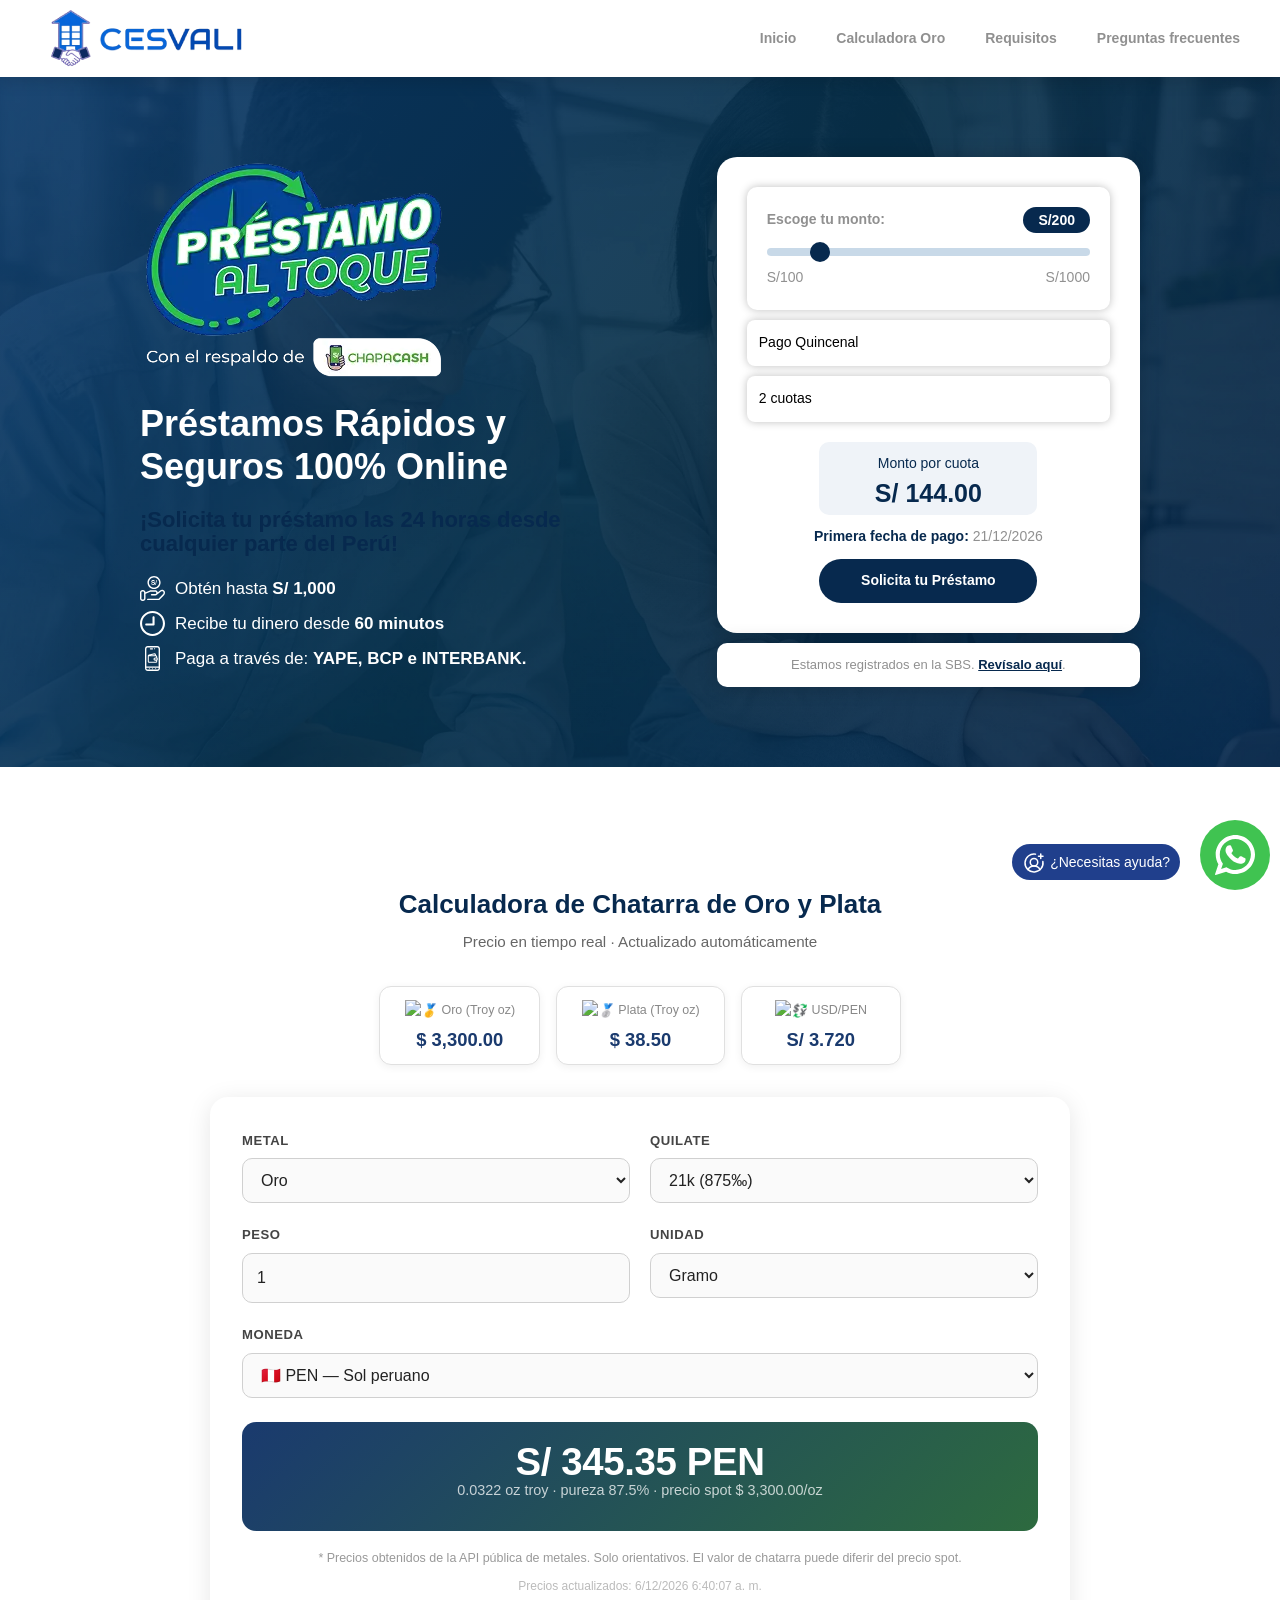
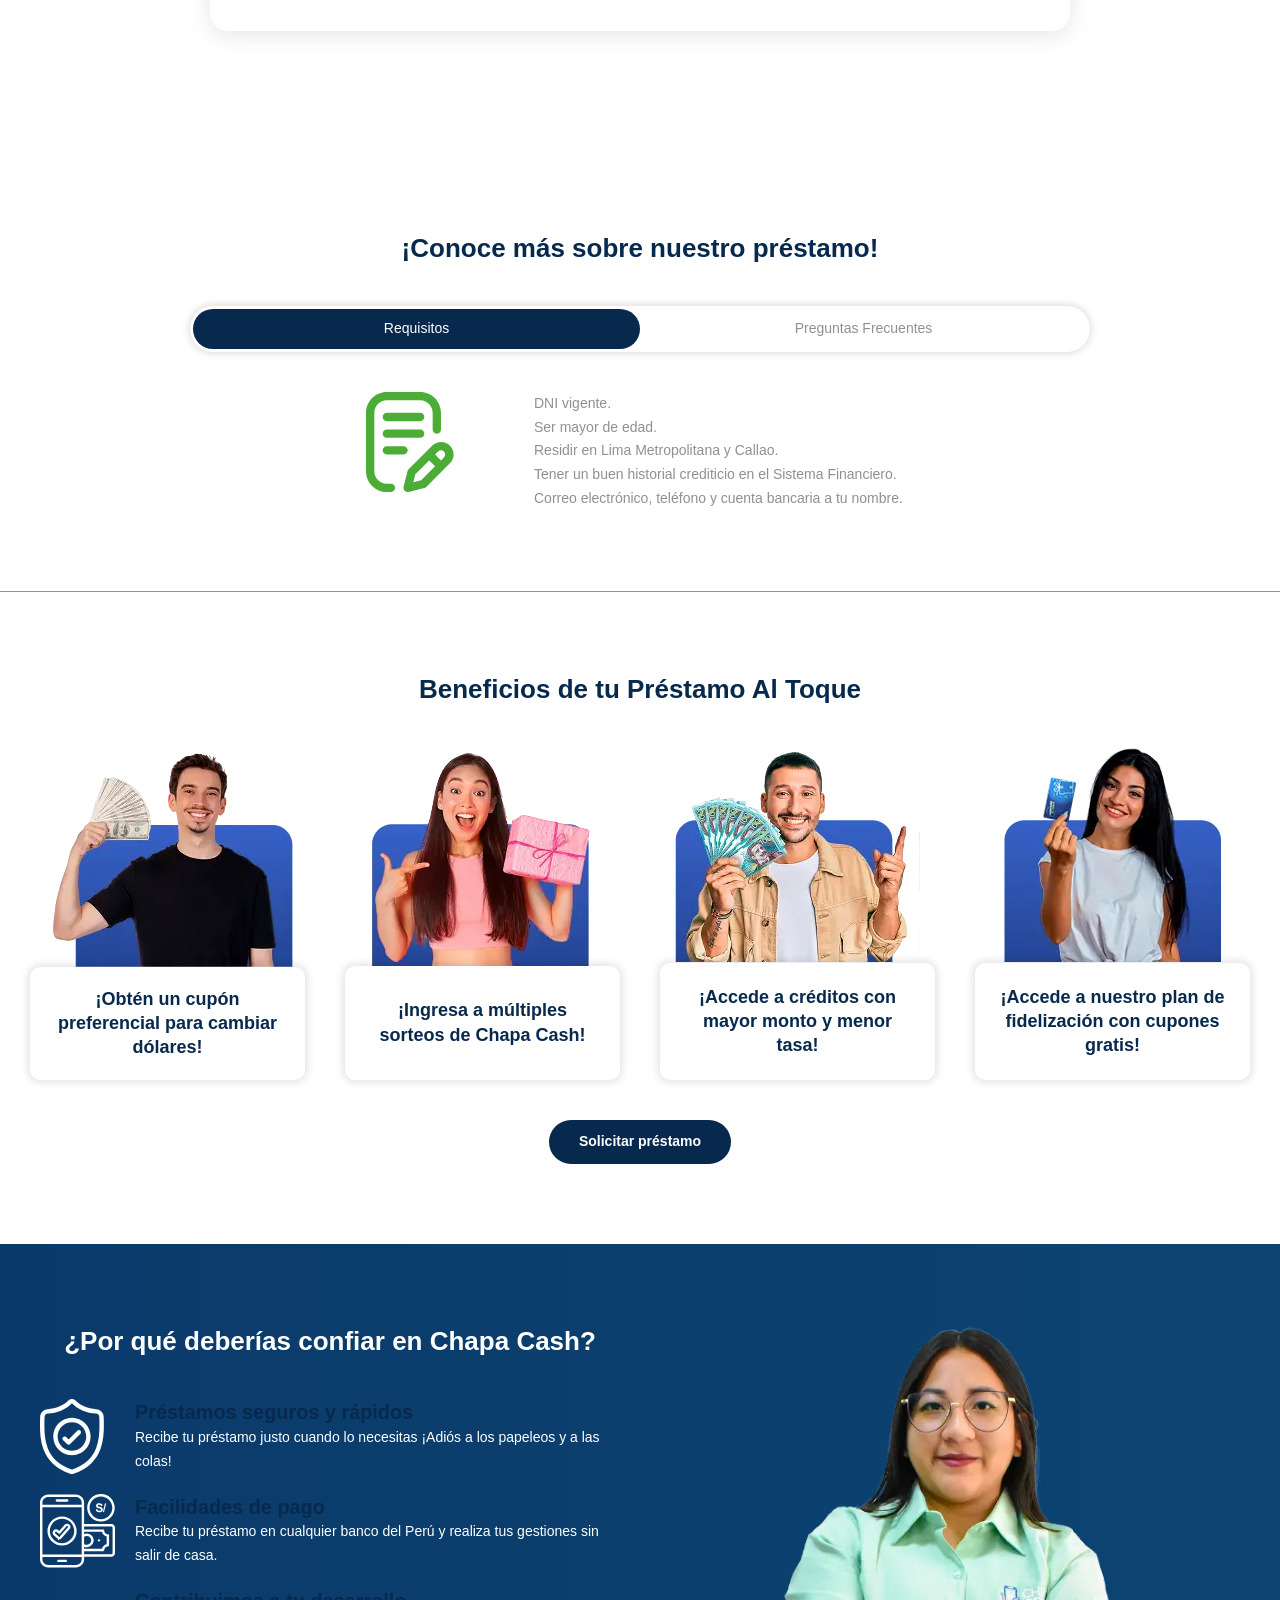
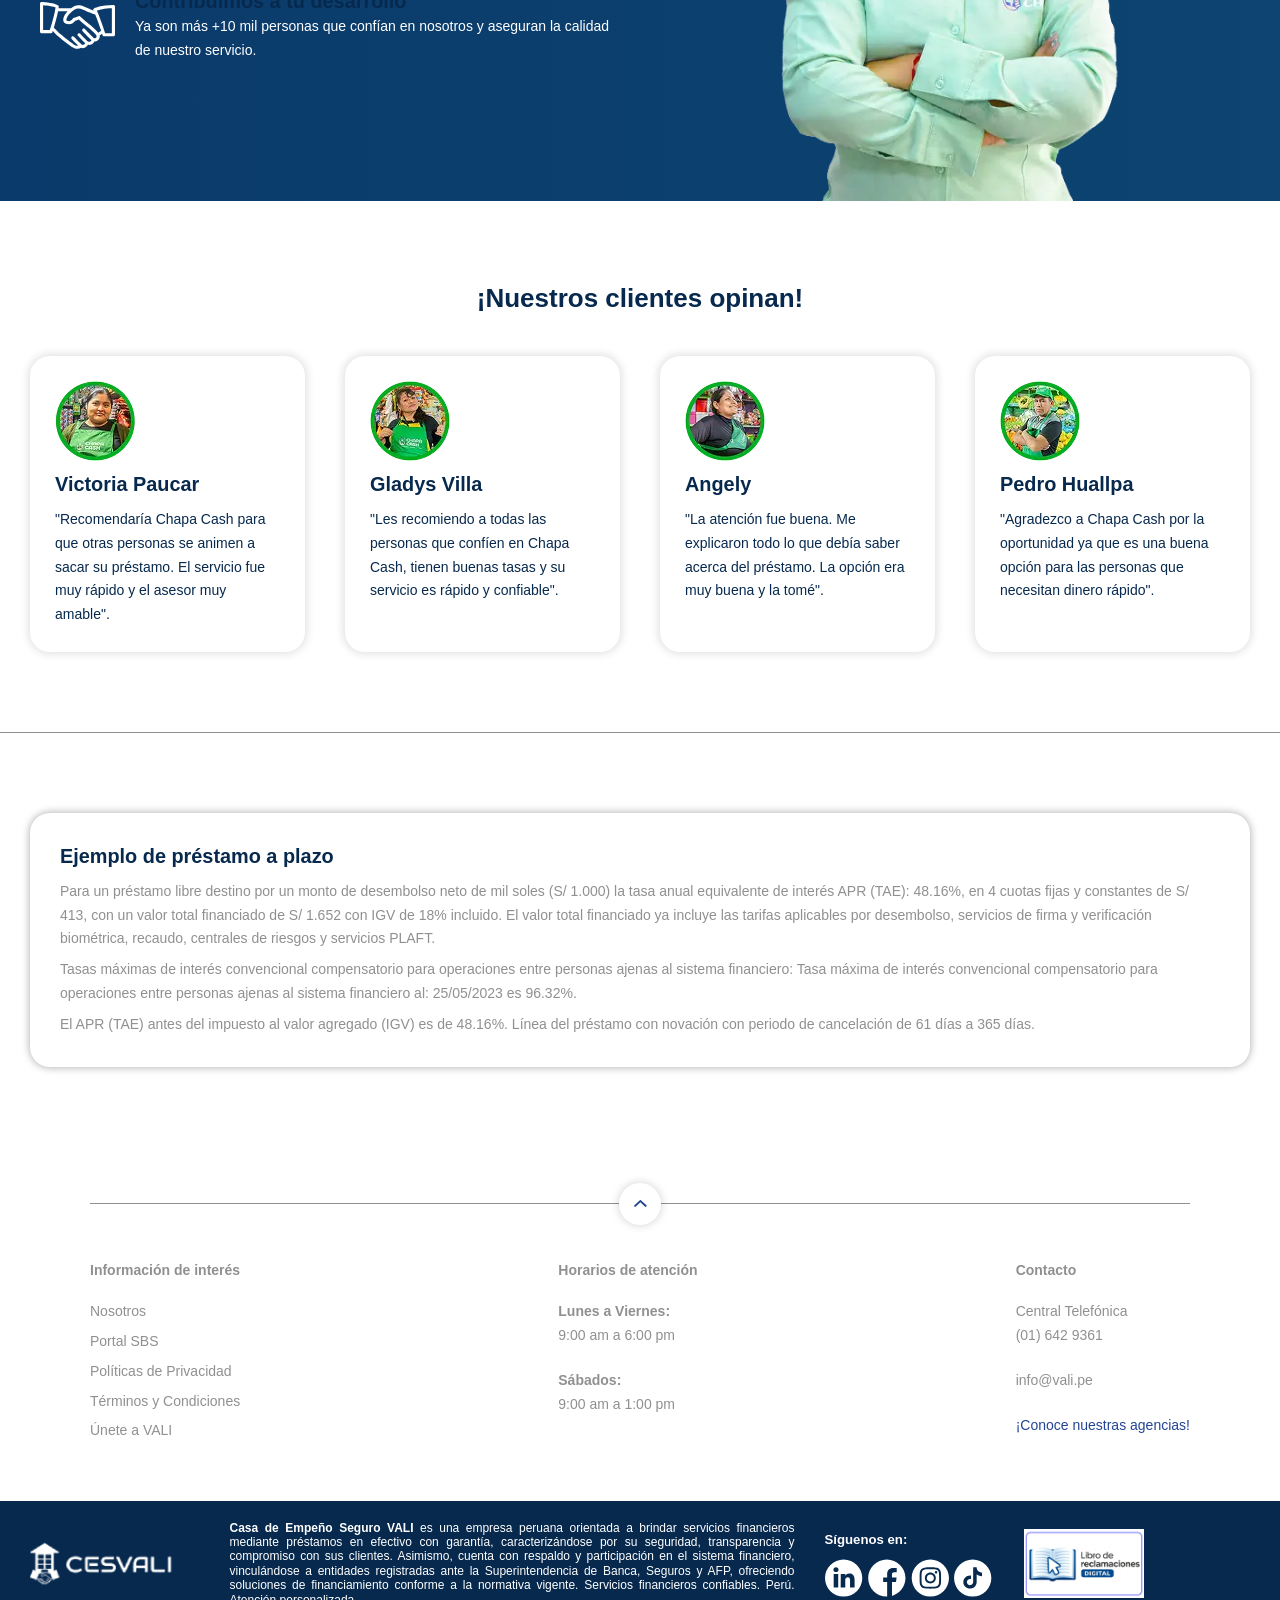
==== interfaces/prestamos/index.html @ 0331c468 "calculator" ====
<!doctype html>
<!-- saved from url=(0118)https://chapacash.com.pe/prestamosrapidosonline/?utm_source=google&utm_medium=organic&utm_campaign=home_header_btn_pat -->
<html lang="es">
    <head>
        <meta http-equiv="Content-Type" content="text/html; charset=UTF-8" />
        <meta
            http-equiv="origin-trial"
            content="A7vZI3v+Gz7JfuRolKNM4Aff6zaGuT7X0mf3wtoZTnKv6497cVMnhy03KDqX7kBz/q/[base64]"
        />

        <meta name="viewport" content="width=device-width, initial-scale=1.0" />
        <title>Préstamos rápidos y seguros 100% onlline | CESVALI</title>
        <style>
            img:is([sizes="auto" i], [sizes^="auto," i]) {
                contain-intrinsic-size: 3000px 1500px;
            }
        </style>

        <!-- Google Tag Manager for WordPress by gtm4wp.com -->

        <script async="" src="../../js/vendor/gtm.js"></script>
        <script data-cfasync="false" data-pagespeed-no-defer="">
            var gtm4wp_datalayer_name = "dataLayer";
            var dataLayer = dataLayer || [];
        </script>
        <!-- End Google Tag Manager for WordPress by gtm4wp.com -->
        <!-- Optimización en motores de búsqueda por Rank Math PRO -  https://rankmath.com/ -->
        <meta
            name="description"
            content="¿Necesitas efectivo? Préstamos rápidos y seguros hasta S/1000 al instante y 100% online. Obtén tu préstamo fácil y sin complicaciones en Chapa Cash."
        />
        <meta
            name="robots"
            content="follow, index, max-snippet:-1, max-video-preview:-1, max-image-preview:large"
        />
        <link
            rel="canonical"
            href="https://chapacash.com.pe/prestamosrapidosonline/"
        />
        <meta property="og:locale" content="es_ES" />
        <meta property="og:type" content="article" />
        <meta
            property="og:title"
            content="Préstamos rápidos y seguros 100% onlline | CESVALI"
        />
        <meta
            property="og:description"
            content="¿Necesitas efectivo? Préstamos rápidos y seguros hasta S/1000 al instante y 100% online. Obtén tu préstamo fácil y sin complicaciones en Chapa Cash."
        />
        <meta
            property="og:url"
            content="https://chapacash.com.pe/prestamosrapidosonline/"
        />
        <meta property="og:site_name" content="Chapa Cash" />
        <meta
            property="article:publisher"
            content="https://www.facebook.com/Chapacash"
        />
        <meta property="og:updated_time" content="2025-09-11T15:45:27-05:00" />
        <meta
            property="article:published_time"
            content="2025-05-06T11:14:24-05:00"
        />
        <meta
            property="article:modified_time"
            content="2025-09-11T15:45:27-05:00"
        />
        <meta name="twitter:card" content="summary_large_image" />
        <meta
            name="twitter:title"
            content="Préstamos rápidos y seguros 100% onlline | CESVALI"
        />
        <meta
            name="twitter:description"
            content="¿Necesitas efectivo? Préstamos rápidos y seguros hasta S/1000 al instante y 100% online. Obtén tu préstamo fácil y sin complicaciones en CESVALI."
        />
        <meta name="twitter:label1" content="Tiempo de lectura" />
        <meta name="twitter:data1" content="Menos de un minuto" />
        <script type="application/ld+json" class="rank-math-schema-pro">
            {
                "@context": "https://schema.org",
                "@graph": [
                    {
                        "@type": "Place",
                        "@id": "https://chapacash.com.pe/#place",
                        "geo": {
                            "@type": "GeoCoordinates",
                            "latitude": "-12.113173719716611",
                            "longitude": " -77.04455110586906"
                        },
                        "hasMap": "https://www.google.com/maps/search/?api=1&amp;query=-12.113173719716611, -77.04455110586906",
                        "address": {
                            "@type": "PostalAddress",
                            "streetAddress": "Av. Mariscal La Mar 750",
                            "addressLocality": "Lima",
                            "addressRegion": "Lima",
                            "postalCode": "Lima 18"
                        }
                    },
                    {
                        "@type": ["FinancialService", "Organization"],
                        "@id": "https://chapacash.com.pe/#organization",
                        "name": "Chapa Cash",
                        "url": "https://chapacash.com.pe",
                        "sameAs": ["https://www.facebook.com/Chapacash"],
                        "email": "info@chapacash.com.pe",
                        "address": {
                            "@type": "PostalAddress",
                            "streetAddress": "Av. Mariscal La Mar 750",
                            "addressLocality": "Lima",
                            "addressRegion": "Lima",
                            "postalCode": "Lima 18"
                        },
                        "logo": {
                            "@type": "ImageObject",
                            "@id": "https://chapacash.com.pe/#logo",
                            "url": "https://chapacash.com.pe/wp-content/uploads/2025/03/LOGO-CHAPACASH-01.png",
                            "contentUrl": "https://chapacash.com.pe/wp-content/uploads/2025/03/LOGO-CHAPACASH-01.png",
                            "caption": "Chapa Cash",
                            "inLanguage": "es",
                            "width": "2250",
                            "height": "2250"
                        },
                        "openingHours": [
                            "Monday,Tuesday,Wednesday,Thursday,Friday 09:00-18:00",
                            "Saturday 09:00-13:00"
                        ],
                        "description": "Chapa Cash brinda soluciones financieras confiables en Per\u00fa: pr\u00e9stamos personales, pr\u00e9stamos de negocios, factoring y casa de cambio online.\r\nGestiona tu liquidez con procesos r\u00e1pidos y seguros, tasas competitivas y atenci\u00f3n personalizada. Optimiza tu flujo de caja con factoring o consigue financiamiento para cualquier proyecto personal o empresarial.\r\nAdem\u00e1s, obt\u00e9n el mejor tipo de cambio de forma f\u00e1cil y 100% segura con Chapa Cambio (www.chapacambio.com).\r\nCon Chapa Cash, obt\u00e9n financiamiento y realiza cambios de divisas sin complicaciones, de manera simple, r\u00e1pida y segura. \u00a1D\u00e9janos ayudarte a crecer!",
                        "legalName": "20603736258",
                        "location": {
                            "@id": "https://chapacash.com.pe/#place"
                        },
                        "image": { "@id": "https://chapacash.com.pe/#logo" },
                        "telephone": "016429361"
                    },
                    {
                        "@type": "WebSite",
                        "@id": "https://chapacash.com.pe/#website",
                        "url": "https://chapacash.com.pe",
                        "name": "Chapa Cash",
                        "alternateName": "Chapa Cash",
                        "publisher": {
                            "@id": "https://chapacash.com.pe/#organization"
                        },
                        "inLanguage": "es"
                    },
                    {
                        "@type": "WebPage",
                        "@id": "https://chapacash.com.pe/prestamosrapidosonline/#webpage",
                        "url": "https://chapacash.com.pe/prestamosrapidosonline/",
                        "name": "Pr\u00e9stamos r\u00e1pidos y seguros 100% onlline | Chapa Cash",
                        "datePublished": "2025-05-06T11:14:24-05:00",
                        "dateModified": "2025-09-11T15:45:27-05:00",
                        "isPartOf": {
                            "@id": "https://chapacash.com.pe/#website"
                        },
                        "inLanguage": "es"
                    },
                    {
                        "@type": "Person",
                        "@id": "https://chapacash.com.pe/prestamosrapidosonline/#author",
                        "name": "Brendam Castillo",
                        "image": {
                            "@type": "ImageObject",
                            "@id": "https://secure.gravatar.com/avatar/d3c95284706e273bac5eb2beb42d7f8547ed96fed36db5802dd990ee28a60dd0?s=96&amp;d=mm&amp;r=g",
                            "url": "https://secure.gravatar.com/avatar/d3c95284706e273bac5eb2beb42d7f8547ed96fed36db5802dd990ee28a60dd0?s=96&amp;d=mm&amp;r=g",
                            "caption": "Brendam Castillo",
                            "inLanguage": "es"
                        },
                        "worksFor": {
                            "@id": "https://chapacash.com.pe/#organization"
                        }
                    },
                    {
                        "@type": "Article",
                        "headline": "Pr\u00e9stamos r\u00e1pidos y seguros 100% onlline | Chapa Cash",
                        "keywords": "prestamos rapidos,prestamo personal,prestamos,prestamos urgentes,prestamos rapidos online,prestamos al instante",
                        "datePublished": "2025-05-06T11:14:24-05:00",
                        "dateModified": "2025-09-11T15:45:27-05:00",
                        "author": {
                            "@id": "https://chapacash.com.pe/prestamosrapidosonline/#author",
                            "name": "Brendam Castillo"
                        },
                        "publisher": {
                            "@id": "https://chapacash.com.pe/#organization"
                        },
                        "description": "\u00bfNecesitas efectivo? Pr\u00e9stamos r\u00e1pidos y seguros hasta S/1000 al instante y 100% online. Obt\u00e9n tu pr\u00e9stamo f\u00e1cil y sin complicaciones en Chapa Cash.",
                        "name": "Pr\u00e9stamos r\u00e1pidos y seguros 100% onlline | Chapa Cash",
                        "@id": "https://chapacash.com.pe/prestamosrapidosonline/#richSnippet",
                        "isPartOf": {
                            "@id": "https://chapacash.com.pe/prestamosrapidosonline/#webpage"
                        },
                        "inLanguage": "es",
                        "mainEntityOfPage": {
                            "@id": "https://chapacash.com.pe/prestamosrapidosonline/#webpage"
                        }
                    }
                ]
            }
        </script>
        <!-- /Plugin Rank Math WordPress SEO -->

        <link rel="dns-prefetch" href="https://cdn.jsdelivr.net/" />
        <link rel="dns-prefetch" href="https://www.google.com/" />
        <link rel="dns-prefetch" href="https://fonts.googleapis.com/" />
        <script type="text/javascript">
            /* <![CDATA[ */
            window._wpemojiSettings = {
                baseUrl:
                    "https:\/\/s.w.org\/images\/core\/emoji\/16.0.1\/72x72\/",
                ext: ".png",
                svgUrl: "https:\/\/s.w.org\/images\/core\/emoji\/16.0.1\/svg\/",
                svgExt: ".svg",
                source: {
                    concatemoji:
                        "https:\/\/chapacash.com.pe\/wp-includes\/js\/wp-emoji-release.min.js?ver=6.8.5",
                },
            };
            /*! This file is auto-generated */
            !(function (s, n) {
                var o, i, e;
                function c(e) {
                    try {
                        var t = {
                            supportTests: e,
                            timestamp: new Date().valueOf(),
                        };
                        sessionStorage.setItem(o, JSON.stringify(t));
                    } catch (e) {}
                }
                function p(e, t, n) {
                    (e.clearRect(0, 0, e.canvas.width, e.canvas.height),
                        e.fillText(t, 0, 0));
                    var t = new Uint32Array(
                            e.getImageData(
                                0,
                                0,
                                e.canvas.width,
                                e.canvas.height,
                            ).data,
                        ),
                        a =
                            (e.clearRect(0, 0, e.canvas.width, e.canvas.height),
                            e.fillText(n, 0, 0),
                            new Uint32Array(
                                e.getImageData(
                                    0,
                                    0,
                                    e.canvas.width,
                                    e.canvas.height,
                                ).data,
                            ));
                    return t.every(function (e, t) {
                        return e === a[t];
                    });
                }
                function u(e, t) {
                    (e.clearRect(0, 0, e.canvas.width, e.canvas.height),
                        e.fillText(t, 0, 0));
                    for (
                        var n = e.getImageData(16, 16, 1, 1), a = 0;
                        a < n.data.length;
                        a++
                    )
                        if (0 !== n.data[a]) return !1;
                    return !0;
                }
                function f(e, t, n, a) {
                    switch (t) {
                        case "flag":
                            return n(
                                e,
                                "\ud83c\udff3\ufe0f\u200d\u26a7\ufe0f",
                                "\ud83c\udff3\ufe0f\u200b\u26a7\ufe0f",
                            )
                                ? !1
                                : !n(
                                      e,
                                      "\ud83c\udde8\ud83c\uddf6",
                                      "\ud83c\udde8\u200b\ud83c\uddf6",
                                  ) &&
                                      !n(
                                          e,
                                          "\ud83c\udff4\udb40\udc67\udb40\udc62\udb40\udc65\udb40\udc6e\udb40\udc67\udb40\udc7f",
                                          "\ud83c\udff4\u200b\udb40\udc67\u200b\udb40\udc62\u200b\udb40\udc65\u200b\udb40\udc6e\u200b\udb40\udc67\u200b\udb40\udc7f",
                                      );
                        case "emoji":
                            return !a(e, "\ud83e\udedf");
                    }
                    return !1;
                }
                function g(e, t, n, a) {
                    var r =
                            "undefined" != typeof WorkerGlobalScope &&
                            self instanceof WorkerGlobalScope
                                ? new OffscreenCanvas(300, 150)
                                : s.createElement("canvas"),
                        o = r.getContext("2d", { willReadFrequently: !0 }),
                        i =
                            ((o.textBaseline = "top"),
                            (o.font = "600 32px Arial"),
                            {});
                    return (
                        e.forEach(function (e) {
                            i[e] = t(o, e, n, a);
                        }),
                        i
                    );
                }
                function t(e) {
                    var t = s.createElement("script");
                    ((t.src = e), (t.defer = !0), s.head.appendChild(t));
                }
                "undefined" != typeof Promise &&
                    ((o = "wpEmojiSettingsSupports"),
                    (i = ["flag", "emoji"]),
                    (n.supports = { everything: !0, everythingExceptFlag: !0 }),
                    (e = new Promise(function (e) {
                        s.addEventListener("DOMContentLoaded", e, { once: !0 });
                    })),
                    new Promise(function (t) {
                        var n = (function () {
                            try {
                                var e = JSON.parse(sessionStorage.getItem(o));
                                if (
                                    "object" == typeof e &&
                                    "number" == typeof e.timestamp &&
                                    new Date().valueOf() <
                                        e.timestamp + 604800 &&
                                    "object" == typeof e.supportTests
                                )
                                    return e.supportTests;
                            } catch (e) {}
                            return null;
                        })();
                        if (!n) {
                            if (
                                "undefined" != typeof Worker &&
                                "undefined" != typeof OffscreenCanvas &&
                                "undefined" != typeof URL &&
                                URL.createObjectURL &&
                                "undefined" != typeof Blob
                            )
                                try {
                                    var e =
                                            "postMessage(" +
                                            g.toString() +
                                            "(" +
                                            [
                                                JSON.stringify(i),
                                                f.toString(),
                                                p.toString(),
                                                u.toString(),
                                            ].join(",") +
                                            "));",
                                        a = new Blob([e], {
                                            type: "text/javascript",
                                        }),
                                        r = new Worker(URL.createObjectURL(a), {
                                            name: "wpTestEmojiSupports",
                                        });
                                    return void (r.onmessage = function (e) {
                                        (c((n = e.data)), r.terminate(), t(n));
                                    });
                                } catch (e) {}
                            c((n = g(i, f, p, u)));
                        }
                        t(n);
                    })
                        .then(function (e) {
                            for (var t in e)
                                ((n.supports[t] = e[t]),
                                    (n.supports.everything =
                                        n.supports.everything && n.supports[t]),
                                    "flag" !== t &&
                                        (n.supports.everythingExceptFlag =
                                            n.supports.everythingExceptFlag &&
                                            n.supports[t]));
                            ((n.supports.everythingExceptFlag =
                                n.supports.everythingExceptFlag &&
                                !n.supports.flag),
                                (n.DOMReady = !1),
                                (n.readyCallback = function () {
                                    n.DOMReady = !0;
                                }));
                        })
                        .then(function () {
                            return e;
                        })
                        .then(function () {
                            var e;
                            n.supports.everything ||
                                (n.readyCallback(),
                                (e = n.source || {}).concatemoji
                                    ? t(e.concatemoji)
                                    : e.wpemoji &&
                                      e.twemoji &&
                                      (t(e.twemoji), t(e.wpemoji)));
                        }));
            })((window, document), window._wpemojiSettings);
            /* ]]> */
        </script>
        <style id="wp-emoji-styles-inline-css" type="text/css">
            img.wp-smiley,
            img.emoji {
                display: inline !important;
                border: none !important;
                box-shadow: none !important;
                height: 1em !important;
                width: 1em !important;
                margin: 0 0.07em !important;
                vertical-align: -0.1em !important;
                background: none !important;
                padding: 0 !important;
            }
        </style>
        <link
            rel="stylesheet"
            id="wp-block-library-css"
            href="../../css/global/style.min.css"
            type="text/css"
            media="all"
        />
        <style id="classic-theme-styles-inline-css" type="text/css">
            /*! This file is auto-generated */
            .wp-block-button__link {
                color: #fff;
                background-color: #32373c;
                border-radius: 9999px;
                box-shadow: none;
                text-decoration: none;
                padding: calc(0.667em + 2px) calc(1.333em + 2px);
                font-size: 1.125em;
            }
            .wp-block-file__button {
                background: #32373c;
                color: #fff;
                text-decoration: none;
            }
        </style>
        <style id="global-styles-inline-css" type="text/css">
            :root {
                --wp--preset--aspect-ratio--square: 1;
                --wp--preset--aspect-ratio--4-3: 4/3;
                --wp--preset--aspect-ratio--3-4: 3/4;
                --wp--preset--aspect-ratio--3-2: 3/2;
                --wp--preset--aspect-ratio--2-3: 2/3;
                --wp--preset--aspect-ratio--16-9: 16/9;
                --wp--preset--aspect-ratio--9-16: 9/16;
                --wp--preset--color--black: #000000;
                --wp--preset--color--cyan-bluish-gray: #abb8c3;
                --wp--preset--color--white: #ffffff;
                --wp--preset--color--pale-pink: #f78da7;
                --wp--preset--color--vivid-red: #cf2e2e;
                --wp--preset--color--luminous-vivid-orange: #ff6900;
                --wp--preset--color--luminous-vivid-amber: #fcb900;
                --wp--preset--color--light-green-cyan: #7bdcb5;
                --wp--preset--color--vivid-green-cyan: #00d084;
                --wp--preset--color--pale-cyan-blue: #8ed1fc;
                --wp--preset--color--vivid-cyan-blue: #0693e3;
                --wp--preset--color--vivid-purple: #9b51e0;
                --wp--preset--gradient--vivid-cyan-blue-to-vivid-purple: linear-gradient(
                    135deg,
                    rgba(6, 147, 227, 1) 0%,
                    rgb(155, 81, 224) 100%
                );
                --wp--preset--gradient--light-green-cyan-to-vivid-green-cyan: linear-gradient(
                    135deg,
                    rgb(122, 220, 180) 0%,
                    rgb(0, 208, 130) 100%
                );
                --wp--preset--gradient--luminous-vivid-amber-to-luminous-vivid-orange: linear-gradient(
                    135deg,
                    rgba(252, 185, 0, 1) 0%,
                    rgba(255, 105, 0, 1) 100%
                );
                --wp--preset--gradient--luminous-vivid-orange-to-vivid-red: linear-gradient(
                    135deg,
                    rgba(255, 105, 0, 1) 0%,
                    rgb(207, 46, 46) 100%
                );
                --wp--preset--gradient--very-light-gray-to-cyan-bluish-gray: linear-gradient(
                    135deg,
                    rgb(238, 238, 238) 0%,
                    rgb(169, 184, 195) 100%
                );
                --wp--preset--gradient--cool-to-warm-spectrum: linear-gradient(
                    135deg,
                    rgb(74, 234, 220) 0%,
                    rgb(151, 120, 209) 20%,
                    rgb(207, 42, 186) 40%,
                    rgb(238, 44, 130) 60%,
                    rgb(251, 105, 98) 80%,
                    rgb(254, 248, 76) 100%
                );
                --wp--preset--gradient--blush-light-purple: linear-gradient(
                    135deg,
                    rgb(255, 206, 236) 0%,
                    rgb(152, 150, 240) 100%
                );
                --wp--preset--gradient--blush-bordeaux: linear-gradient(
                    135deg,
                    rgb(254, 205, 165) 0%,
                    rgb(254, 45, 45) 50%,
                    rgb(107, 0, 62) 100%
                );
                --wp--preset--gradient--luminous-dusk: linear-gradient(
                    135deg,
                    rgb(255, 203, 112) 0%,
                    rgb(199, 81, 192) 50%,
                    rgb(65, 88, 208) 100%
                );
                --wp--preset--gradient--pale-ocean: linear-gradient(
                    135deg,
                    rgb(255, 245, 203) 0%,
                    rgb(182, 227, 212) 50%,
                    rgb(51, 167, 181) 100%
                );
                --wp--preset--gradient--electric-grass: linear-gradient(
                    135deg,
                    rgb(202, 248, 128) 0%,
                    rgb(113, 206, 126) 100%
                );
                --wp--preset--gradient--midnight: linear-gradient(
                    135deg,
                    rgb(2, 3, 129) 0%,
                    rgb(40, 116, 252) 100%
                );
                --wp--preset--font-size--small: 13px;
                --wp--preset--font-size--medium: 20px;
                --wp--preset--font-size--large: 36px;
                --wp--preset--font-size--x-large: 42px;
                --wp--preset--spacing--20: 0.44rem;
                --wp--preset--spacing--30: 0.67rem;
                --wp--preset--spacing--40: 1rem;
                --wp--preset--spacing--50: 1.5rem;
                --wp--preset--spacing--60: 2.25rem;
                --wp--preset--spacing--70: 3.38rem;
                --wp--preset--spacing--80: 5.06rem;
                --wp--preset--shadow--natural: 6px 6px 9px rgba(0, 0, 0, 0.2);
                --wp--preset--shadow--deep: 12px 12px 50px rgba(0, 0, 0, 0.4);
                --wp--preset--shadow--sharp: 6px 6px 0px rgba(0, 0, 0, 0.2);
                --wp--preset--shadow--outlined:
                    6px 6px 0px -3px rgba(255, 255, 255, 1),
                    6px 6px rgba(0, 0, 0, 1);
                --wp--preset--shadow--crisp: 6px 6px 0px rgba(0, 0, 0, 1);
            }
            :where(.is-layout-flex) {
                gap: 0.5em;
            }
            :where(.is-layout-grid) {
                gap: 0.5em;
            }
            body .is-layout-flex {
                display: flex;
            }
            .is-layout-flex {
                flex-wrap: wrap;
                align-items: center;
            }
            .is-layout-flex > :is(*, div) {
                margin: 0;
            }
            body .is-layout-grid {
                display: grid;
            }
            .is-layout-grid > :is(*, div) {
                margin: 0;
            }
            :where(.wp-block-columns.is-layout-flex) {
                gap: 2em;
            }
            :where(.wp-block-columns.is-layout-grid) {
                gap: 2em;
            }
            :where(.wp-block-post-template.is-layout-flex) {
                gap: 1.25em;
            }
            :where(.wp-block-post-template.is-layout-grid) {
                gap: 1.25em;
            }
            .has-black-color {
                color: var(--wp--preset--color--black) !important;
            }
            .has-cyan-bluish-gray-color {
                color: var(--wp--preset--color--cyan-bluish-gray) !important;
            }
            .has-white-color {
                color: var(--wp--preset--color--white) !important;
            }
            .has-pale-pink-color {
                color: var(--wp--preset--color--pale-pink) !important;
            }
            .has-vivid-red-color {
                color: var(--wp--preset--color--vivid-red) !important;
            }
            .has-luminous-vivid-orange-color {
                color: var(
                    --wp--preset--color--luminous-vivid-orange
                ) !important;
            }
            .has-luminous-vivid-amber-color {
                color: var(
                    --wp--preset--color--luminous-vivid-amber
                ) !important;
            }
            .has-light-green-cyan-color {
                color: var(--wp--preset--color--light-green-cyan) !important;
            }
            .has-vivid-green-cyan-color {
                color: var(--wp--preset--color--vivid-green-cyan) !important;
            }
            .has-pale-cyan-blue-color {
                color: var(--wp--preset--color--pale-cyan-blue) !important;
            }
            .has-vivid-cyan-blue-color {
                color: var(--wp--preset--color--vivid-cyan-blue) !important;
            }
            .has-vivid-purple-color {
                color: var(--wp--preset--color--vivid-purple) !important;
            }
            .has-black-background-color {
                background-color: var(--wp--preset--color--black) !important;
            }
            .has-cyan-bluish-gray-background-color {
                background-color: var(
                    --wp--preset--color--cyan-bluish-gray
                ) !important;
            }
            .has-white-background-color {
                background-color: var(--wp--preset--color--white) !important;
            }
            .has-pale-pink-background-color {
                background-color: var(
                    --wp--preset--color--pale-pink
                ) !important;
            }
            .has-vivid-red-background-color {
                background-color: var(
                    --wp--preset--color--vivid-red
                ) !important;
            }
            .has-luminous-vivid-orange-background-color {
                background-color: var(
                    --wp--preset--color--luminous-vivid-orange
                ) !important;
            }
            .has-luminous-vivid-amber-background-color {
                background-color: var(
                    --wp--preset--color--luminous-vivid-amber
                ) !important;
            }
            .has-light-green-cyan-background-color {
                background-color: var(
                    --wp--preset--color--light-green-cyan
                ) !important;
            }
            .has-vivid-green-cyan-background-color {
                background-color: var(
                    --wp--preset--color--vivid-green-cyan
                ) !important;
            }
            .has-pale-cyan-blue-background-color {
                background-color: var(
                    --wp--preset--color--pale-cyan-blue
                ) !important;
            }
            .has-vivid-cyan-blue-background-color {
                background-color: var(
                    --wp--preset--color--vivid-cyan-blue
                ) !important;
            }
            .has-vivid-purple-background-color {
                background-color: var(
                    --wp--preset--color--vivid-purple
                ) !important;
            }
            .has-black-border-color {
                border-color: var(--wp--preset--color--black) !important;
            }
            .has-cyan-bluish-gray-border-color {
                border-color: var(
                    --wp--preset--color--cyan-bluish-gray
                ) !important;
            }
            .has-white-border-color {
                border-color: var(--wp--preset--color--white) !important;
            }
            .has-pale-pink-border-color {
                border-color: var(--wp--preset--color--pale-pink) !important;
            }
            .has-vivid-red-border-color {
                border-color: var(--wp--preset--color--vivid-red) !important;
            }
            .has-luminous-vivid-orange-border-color {
                border-color: var(
                    --wp--preset--color--luminous-vivid-orange
                ) !important;
            }
            .has-luminous-vivid-amber-border-color {
                border-color: var(
                    --wp--preset--color--luminous-vivid-amber
                ) !important;
            }
            .has-light-green-cyan-border-color {
                border-color: var(
                    --wp--preset--color--light-green-cyan
                ) !important;
            }
            .has-vivid-green-cyan-border-color {
                border-color: var(
                    --wp--preset--color--vivid-green-cyan
                ) !important;
            }
            .has-pale-cyan-blue-border-color {
                border-color: var(
                    --wp--preset--color--pale-cyan-blue
                ) !important;
            }
            .has-vivid-cyan-blue-border-color {
                border-color: var(
                    --wp--preset--color--vivid-cyan-blue
                ) !important;
            }
            .has-vivid-purple-border-color {
                border-color: var(--wp--preset--color--vivid-purple) !important;
            }
            .has-vivid-cyan-blue-to-vivid-purple-gradient-background {
                background: var(
                    --wp--preset--gradient--vivid-cyan-blue-to-vivid-purple
                ) !important;
            }
            .has-light-green-cyan-to-vivid-green-cyan-gradient-background {
                background: var(
                    --wp--preset--gradient--light-green-cyan-to-vivid-green-cyan
                ) !important;
            }
            .has-luminous-vivid-amber-to-luminous-vivid-orange-gradient-background {
                background: var(
                    --wp--preset--gradient--luminous-vivid-amber-to-luminous-vivid-orange
                ) !important;
            }
            .has-luminous-vivid-orange-to-vivid-red-gradient-background {
                background: var(
                    --wp--preset--gradient--luminous-vivid-orange-to-vivid-red
                ) !important;
            }
            .has-very-light-gray-to-cyan-bluish-gray-gradient-background {
                background: var(
                    --wp--preset--gradient--very-light-gray-to-cyan-bluish-gray
                ) !important;
            }
            .has-cool-to-warm-spectrum-gradient-background {
                background: var(
                    --wp--preset--gradient--cool-to-warm-spectrum
                ) !important;
            }
            .has-blush-light-purple-gradient-background {
                background: var(
                    --wp--preset--gradient--blush-light-purple
                ) !important;
            }
            .has-blush-bordeaux-gradient-background {
                background: var(
                    --wp--preset--gradient--blush-bordeaux
                ) !important;
            }
            .has-luminous-dusk-gradient-background {
                background: var(
                    --wp--preset--gradient--luminous-dusk
                ) !important;
            }
            .has-pale-ocean-gradient-background {
                background: var(--wp--preset--gradient--pale-ocean) !important;
            }
            .has-electric-grass-gradient-background {
                background: var(
                    --wp--preset--gradient--electric-grass
                ) !important;
            }
            .has-midnight-gradient-background {
                background: var(--wp--preset--gradient--midnight) !important;
            }
            .has-small-font-size {
                font-size: var(--wp--preset--font-size--small) !important;
            }
            .has-medium-font-size {
                font-size: var(--wp--preset--font-size--medium) !important;
            }
            .has-large-font-size {
                font-size: var(--wp--preset--font-size--large) !important;
            }
            .has-x-large-font-size {
                font-size: var(--wp--preset--font-size--x-large) !important;
            }
            :where(.wp-block-post-template.is-layout-flex) {
                gap: 1.25em;
            }
            :where(.wp-block-post-template.is-layout-grid) {
                gap: 1.25em;
            }
            :where(.wp-block-columns.is-layout-flex) {
                gap: 2em;
            }
            :where(.wp-block-columns.is-layout-grid) {
                gap: 2em;
            }
            :root :where(.wp-block-pullquote) {
                font-size: 1.5em;
                line-height: 1.6;
            }
        </style>
        <style type="text/css">
            @font-face {
                font-family: Montserrat;
                font-style: normal;
                font-weight: 100 900;
                src: url(/cf-fonts/v/montserrat/5.0.16/latin/wght/normal.woff2);
                unicode-range:
                    U+0000-00FF, U+0131, U+0152-0153, U+02BB-02BC, U+02C6,
                    U+02DA, U+02DC, U+0304, U+0308, U+0329, U+2000-206F, U+2074,
                    U+20AC, U+2122, U+2191, U+2193, U+2212, U+2215, U+FEFF,
                    U+FFFD;
                font-display: swap;
            }
            @font-face {
                font-family: Montserrat;
                font-style: normal;
                font-weight: 100 900;
                src: url(/cf-fonts/v/montserrat/5.0.16/cyrillic/wght/normal.woff2);
                unicode-range:
                    U+0301, U+0400-045F, U+0490-0491, U+04B0-04B1, U+2116;
                font-display: swap;
            }
            @font-face {
                font-family: Montserrat;
                font-style: normal;
                font-weight: 100 900;
                src: url(/cf-fonts/v/montserrat/5.0.16/cyrillic-ext/wght/normal.woff2);
                unicode-range:
                    U+0460-052F, U+1C80-1C88, U+20B4, U+2DE0-2DFF, U+A640-A69F,
                    U+FE2E-FE2F;
                font-display: swap;
            }
            @font-face {
                font-family: Montserrat;
                font-style: normal;
                font-weight: 100 900;
                src: url(/cf-fonts/v/montserrat/5.0.16/latin-ext/wght/normal.woff2);
                unicode-range:
                    U+0100-02AF, U+0304, U+0308, U+0329, U+1E00-1E9F,
                    U+1EF2-1EFF, U+2020, U+20A0-20AB, U+20AD-20CF, U+2113,
                    U+2C60-2C7F, U+A720-A7FF;
                font-display: swap;
            }
            @font-face {
                font-family: Montserrat;
                font-style: normal;
                font-weight: 100 900;
                src: url(/cf-fonts/v/montserrat/5.0.16/vietnamese/wght/normal.woff2);
                unicode-range:
                    U+0102-0103, U+0110-0111, U+0128-0129, U+0168-0169,
                    U+01A0-01A1, U+01AF-01B0, U+0300-0301, U+0303-0304,
                    U+0308-0309, U+0323, U+0329, U+1EA0-1EF9, U+20AB;
                font-display: swap;
            }
            @font-face {
                font-family: Montserrat;
                font-style: italic;
                font-weight: 100 900;
                src: url(/cf-fonts/v/montserrat/5.0.16/vietnamese/wght/italic.woff2);
                unicode-range:
                    U+0102-0103, U+0110-0111, U+0128-0129, U+0168-0169,
                    U+01A0-01A1, U+01AF-01B0, U+0300-0301, U+0303-0304,
                    U+0308-0309, U+0323, U+0329, U+1EA0-1EF9, U+20AB;
                font-display: swap;
            }
            @font-face {
                font-family: Montserrat;
                font-style: italic;
                font-weight: 100 900;
                src: url(/cf-fonts/v/montserrat/5.0.16/cyrillic/wght/italic.woff2);
                unicode-range:
                    U+0301, U+0400-045F, U+0490-0491, U+04B0-04B1, U+2116;
                font-display: swap;
            }
            @font-face {
                font-family: Montserrat;
                font-style: italic;
                font-weight: 100 900;
                src: url(/cf-fonts/v/montserrat/5.0.16/latin-ext/wght/italic.woff2);
                unicode-range:
                    U+0100-02AF, U+0304, U+0308, U+0329, U+1E00-1E9F,
                    U+1EF2-1EFF, U+2020, U+20A0-20AB, U+20AD-20CF, U+2113,
                    U+2C60-2C7F, U+A720-A7FF;
                font-display: swap;
            }
            @font-face {
                font-family: Montserrat;
                font-style: italic;
                font-weight: 100 900;
                src: url(/cf-fonts/v/montserrat/5.0.16/latin/wght/italic.woff2);
                unicode-range:
                    U+0000-00FF, U+0131, U+0152-0153, U+02BB-02BC, U+02C6,
                    U+02DA, U+02DC, U+0304, U+0308, U+0329, U+2000-206F, U+2074,
                    U+20AC, U+2122, U+2191, U+2193, U+2212, U+2215, U+FEFF,
                    U+FFFD;
                font-display: swap;
            }
            @font-face {
                font-family: Montserrat;
                font-style: italic;
                font-weight: 100 900;
                src: url(/cf-fonts/v/montserrat/5.0.16/cyrillic-ext/wght/italic.woff2);
                unicode-range:
                    U+0460-052F, U+1C80-1C88, U+20B4, U+2DE0-2DFF, U+A640-A69F,
                    U+FE2E-FE2F;
                font-display: swap;
            }
        </style>
        <link
            rel="stylesheet"
            id="chapacash-css"
            href="../../css/global/style.css"
            type="text/css"
            media="all"
        />
        <link
            rel="stylesheet"
            id="swiper-css"
            href="../../css/global/swiper-bundle.min.css"
            type="text/css"
            media="all"
        />
        <link
            rel="stylesheet"
            id="template-products-css"
            href="../../css/pages/gestora_fondos/template-products.css"
            type="text/css"
            media="all"
        />
        <link
            rel="stylesheet"
            id="template-prestamoaltoque-css"
            href="../../css/pages/prestamos/template-prestamoaltoque.css"
            type="text/css"
            media="all"
        />
        <link
            rel="https://api.w.org/"
            href="https://chapacash.com.pe/wp-json/"
        />
        <link
            rel="alternate"
            title="JSON"
            type="application/json"
            href="https://chapacash.com.pe/wp-json/wp/v2/pages/7312"
        />
        <link
            rel="EditURI"
            type="application/rsd+xml"
            title="RSD"
            href="https://chapacash.com.pe/xmlrpc.php?rsd"
        />
        <meta name="generator" content="WordPress 6.8.5" />
        <link rel="shortlink" href="https://chapacash.com.pe/?p=7312" />
        <link
            rel="alternate"
            title="oEmbed (JSON)"
            type="application/json+oembed"
            href="https://chapacash.com.pe/wp-json/oembed/1.0/embed?url=https%3A%2F%2Fchapacash.com.pe%2Fprestamosrapidosonline%2F"
        />
        <link
            rel="alternate"
            title="oEmbed (XML)"
            type="text/xml+oembed"
            href="https://chapacash.com.pe/wp-json/oembed/1.0/embed?url=https%3A%2F%2Fchapacash.com.pe%2Fprestamosrapidosonline%2F&amp;format=xml"
        />
        <style type="text/css">
            span.cerrar-popup {
                position: absolute;
                background: #000000;
                width: 32px;
                height: 32px;
                font-size: 32px;
                text-align: center;
                display: flex;
                align-items: center;
                justify-content: center;
                border-radius: 32px;
                right: 0;
                color: white;
                cursor: pointer;
            }

            #popup-personalizado {
                display: none;
                position: fixed;
                z-index: 1000;
                left: 0;
                top: 0;
                width: 100%;
                height: 100%;
                background-color: rgba(0, 0, 0, 0.65);
                justify-content: center;
                align-items: center;
            }

            .popup-contenido {
                padding: 0px;
            }

            @media only screen and (min-width: 768px) {
                .popup-imagenes img {
                    height: 75vh;
                    border-radius: 20px;
                }
                .popup-contenido {
                    max-width: 75%;
                    position: relative;
                    top: 2.5vh;
                    border-radius: 20px;
                }
                .popimgmovil {
                    display: none !important;
                }
            }
        </style>
        <!-- Google Tag Manager for WordPress by gtm4wp.com -->
        <!-- GTM Container placement set to automatic -->
        <script
            data-cfasync="false"
            data-pagespeed-no-defer=""
            type="text/javascript"
        >
            var dataLayer_content = {
                pagePostType: "page",
                pagePostType2: "single-page",
                pagePostAuthor: "Brendam Castillo",
            };
            dataLayer.push(dataLayer_content);
        </script>
        <script
            data-cfasync="false"
            data-pagespeed-no-defer=""
            type="text/javascript"
        >
            (function (w, d, s, l, i) {
                w[l] = w[l] || [];
                w[l].push({
                    "gtm.start": new Date().getTime(),
                    event: "gtm.js",
                });
                var f = d.getElementsByTagName(s)[0],
                    j = d.createElement(s),
                    dl = l != "dataLayer" ? "&l=" + l : "";
                j.async = true;
                j.src = "//www.googletagmanager.com/gtm.js?id=" + i + dl;
                f.parentNode.insertBefore(j, f);
            })(window, document, "script", "dataLayer", "GTM-T76DHMG");
        </script>
        <!-- End Google Tag Manager for WordPress by gtm4wp.com -->
        <link
            rel="icon"
            href="../../assets/uploads/cropped-Logo-Chapa-Cash-2-32x32.png"
            sizes="32x32"
        />
        <link
            rel="icon"
            href="../../assets/uploads/cropped-Logo-Chapa-Cash-2-192x192.png"
            sizes="192x192"
        />
        <link
            rel="apple-touch-icon"
            href="../../assets/uploads/cropped-Logo-Chapa-Cash-2-180x180.png"
        />
        <meta
            name="msapplication-TileImage"
            content="../../assets/uploads/cropped-Logo-Chapa-Cash-2-270x270.png"
        />
        <script src="../../js/vendor/wp-emoji-release.min.js" defer=""></script>
    </head>
    <body
        class="wp-singular page-template page-template-template-prestamoaltoque page-template-template-prestamoaltoque-php page page-id-7312 wp-theme-chapacash_new"
    >
        <header
            id="header"
            itemscope=""
            itemtype="https://schema.org/WPHeader"
            class=""
        >
            <div class="container">
                <a href="../../index.html" itemprop="url">
                    <img
                        src="../../assets/logos/logo-chapacash.svg"
                        class="attachment-full size-full"
                        alt=""
                        title="logo-chapacash"
                        loading="lazy"
                        decoding="async"
                    />
                </a>

                <!-- Botón para menú en dispositivos móviles -->
                <div class="rnz-menu-icon xl-hidden l-hidden m-hidden">
                    <span></span>
                    <span></span>
                    <span></span>
                    <span></span>
                </div>

                <!-- Menú -->
                <nav id="menu-principal-container" class="menu-principal-class">
                    <ul id="menu-prestamo-al-toque" class="menu-principal">
                        <li
                            id="menu-item-7336"
                            class="scrollto menu-item menu-item-type-custom menu-item-object-custom menu-item-7336 depth-0"
                            itemscope=""
                            itemtype="https://schema.org/SiteNavigationElement"
                        >
                            <a itemprop="url" href="#hero">Inicio</a>
                        </li>
                        <li
                            id="menu-item-7337"
                            class="scrollto menu-item menu-item-type-custom menu-item-object-custom menu-item-7337 depth-0"
                            itemscope=""
                            itemtype="https://schema.org/SiteNavigationElement"
                        >
                            <a itemprop="url" href="#calculadora-oro"
                                >Calculadora Oro</a
                            >
                        </li>
                        <li
                            id="menu-item-7338"
                            class="scrollto menu-item menu-item-type-custom menu-item-object-custom menu-item-7338 depth-0"
                            itemscope=""
                            itemtype="https://schema.org/SiteNavigationElement"
                        >
                            <a
                                itemprop="url"
                                href="#details"
                                data-details-tab="requisitos"
                                >Requisitos</a
                            >
                        </li>
                        <li
                            id="menu-item-7339"
                            class="scrollto menu-item menu-item-type-custom menu-item-object-custom menu-item-7339 depth-0"
                            itemscope=""
                            itemtype="https://schema.org/SiteNavigationElement"
                        >
                            <a
                                itemprop="url"
                                href="#details"
                                data-details-tab="preguntas-frecuentes"
                                >Preguntas frecuentes</a
                            >
                        </li>
                    </ul>
                </nav>
            </div>
        </header>
        <section id="hero" class="section">
            <div class="hero-background">
                <img
                    width="1920"
                    height="829"
                    src="../../assets/sliders/IMG-7.webp"
                    class="attachment-full size-full"
                    alt="Gestiona tu préstamo en línea con Chapa Cash"
                    title="Solicita tu préstamo desde cualquier lugar"
                    decoding="async"
                />
            </div>
            <div class="hero-body container cols-2 xs-cols s-cols">
                <div class="hero-contenido">
                    <figure>
                        <img
                            width="307"
                            height="225"
                            src="../../assets/sliders/LOGO-PRESTAMO-ALTQ-1-1.webp"
                            class="attachment-full size-full"
                            alt="Préstamos rápidos y seguros 100% online hasta S/1000"
                            title="logo-chapa-cash-prestamos-rapidos"
                            decoding="async"
                        />
                    </figure>
                    <h1>Préstamos Rápidos y Seguros 100% Online</h1>
                    <div>
                        ¡Solicita tu préstamo las 24 horas desde cualquier parte
                        del Perú!
                    </div>
                    <ul>
                        <li>
                            <figure>
                                <img
                                    src="../../assets/icons/Vector-13.svg"
                                    class="attachment-full size-full"
                                    alt="Ícono de préstamo rápido de hasta S/ 1,000 con Chapa Cash"
                                    title="Préstamos hasta S/ 1,000 en minutos"
                                    decoding="async"
                                />
                            </figure>
                            <span>Obtén hasta <b>S/ 1,000</b></span>
                        </li>
                        <li>
                            <figure>
                                <img
                                    src="../../assets/icons/Vector-14.svg"
                                    class="attachment-full size-full"
                                    alt="Ícono de reloj para préstamos en 60 minutos"
                                    title="Préstamos inmediatos en menos de 60 minutos"
                                    decoding="async"
                                />
                            </figure>
                            <span
                                >Recibe tu dinero desde <b>60 minutos</b></span
                            >
                        </li>
                        <li>
                            <figure>
                                <img
                                    src="../../assets/icons/Vector-15.svg"
                                    class="attachment-full size-full"
                                    alt="Paga tu préstamo Chapa Cash con billetera digital o banca móvil"
                                    title="Paga fácil con Yape, BCP o Interbank"
                                    decoding="async"
                                />
                            </figure>
                            <span
                                >Paga a través de:
                                <b>YAPE, BCP e INTERBANK.</b></span
                            >
                        </li>
                    </ul>
                </div>
                <div class="hero-formulario">
                    <form
                        action="https://chapacash.com.pe/prestamosrapidosonline/?utm_source=google&amp;utm_medium=organic&amp;utm_campaign=home_header_btn_pat"
                        class="form hero-form active"
                    >
                        <div class="form-row full form-row__range">
                            <div class="ranges-labels">
                                <label for="monto">Escoge tu monto:</label>
                                <span>S/200</span>
                            </div>
                            <input
                                type="range"
                                name="monto"
                                id="monto"
                                value="200"
                                min="100"
                                step="100"
                                max="1000"
                            />
                            <div class="ranges-values">
                                <span>S/100</span>
                                <span>S/1000</span>
                            </div>
                        </div>
                        <div class="form-row full form-row__select">
                            <select name="tipo-cuota" id="tipo-cuota">
                                <option value="" disabled="" selected="">
                                    Tipo de Cuota
                                </option>
                                <option value="Mensual">Pago Mensual</option>
                                <option value="Quincenal">
                                    Pago Quincenal
                                </option>
                            </select>
                        </div>
                        <div class="form-row full form-row__select">
                            <select name="numero-cuota" id="numero-cuota">
                                <option value="" disabled="" selected="">
                                    Números de Cuotas
                                </option>
                                <option value="1">1 cuota</option>
                                <option value="2">2 cuotas</option>
                            </select>
                        </div>
                        <div class="form-row full">
                            <div class="results">
                                <span>Monto por cuota</span>
                                <b>S/ 144.00</b>
                            </div>
                            <div class="results-date">
                                <b>Primera fecha de pago:</b>
                                <span id="fecha-pago">31/03/2026</span>
                            </div>
                        </div>
                        <div class="form-row full form-footer">
                            <a
                                href="https://chapacash.com.pe/prestamosrapidosonline/evaluacion/?utm_source=google&amp;utm_medium=organic&amp;utm_campaign=home_header_btn_pat"
                                data-url="https://chapacash.com.pe/prestamosrapidosonline/evaluacion/?utm_source=google&amp;utm_medium=organic&amp;utm_campaign=home_header_btn_pat"
                                class="form-submit"
                                >Solicita tu Préstamo</a
                            >
                        </div>
                    </form>
                    <!--
			<div class="iframe-form">
				<iframe id="formframe" src="https://chapacash.com.pe/prestamosrapidosonline/evaluacion/?utm_source=google&utm_medium=organic&utm_campaign=home_header_btn_pat" loading="lazy" frameborder="0"></iframe>
			</div>-->
                    <div class="hero-disclaimer">
                        Estamos registrados en la SBS.
                        <a href="https://bit.ly/44vZFgB">Revísalo aquí</a>.
                    </div>
                </div>
            </div>
        </section>

        <script>
            const patdata = {
                100: { Mensual: { 1: 187 }, Quincenal: { 1: 147, 2: 96 } },
                150: { Mensual: { 1: 233 }, Quincenal: { 1: 194, 2: 119 } },
                200: { Mensual: { 1: 285 }, Quincenal: { 1: 245, 2: 144 } },
                250: { Mensual: { 1: 334 }, Quincenal: { 1: 294, 2: 168 } },
                300: { Mensual: { 1: 388 }, Quincenal: { 1: 345, 2: 194 } },
                350: { Mensual: { 1: 450 }, Quincenal: { 1: 402, 2: 226 } },
                400: {
                    Mensual: { 1: 511, 2: 307 },
                    Quincenal: { 1: 457, 2: 256, 3: 189, 4: 156 },
                },
                450: {
                    Mensual: { 1: 573, 2: 343 },
                    Quincenal: { 1: 513, 2: 287, 3: 211, 4: 174 },
                },
                500: {
                    Mensual: { 1: 633, 2: 379, 3: 294 },
                    Quincenal: {
                        1: 568,
                        2: 317,
                        3: 233,
                        4: 191,
                        5: 166,
                        6: 149,
                    },
                },
                550: {
                    Mensual: { 1: 694, 2: 414, 3: 321 },
                    Quincenal: {
                        1: 624,
                        2: 347,
                        3: 255,
                        4: 209,
                        5: 181,
                        6: 163,
                    },
                },
                600: {
                    Mensual: { 1: 756, 2: 450, 3: 348, 4: 297 },
                    Quincenal: {
                        1: 680,
                        2: 378,
                        3: 277,
                        4: 227,
                        5: 197,
                        6: 177,
                        7: 162,
                        8: 152,
                    },
                },
                650: {
                    Mensual: { 1: 817, 2: 485, 3: 375, 4: 320 },
                    Quincenal: {
                        1: 735,
                        2: 408,
                        3: 299,
                        4: 245,
                        5: 212,
                        6: 191,
                        7: 175,
                        8: 163,
                    },
                },
                700: {
                    Mensual: { 1: 878, 2: 521, 3: 402, 4: 343 },
                    Quincenal: {
                        1: 791,
                        2: 439,
                        3: 321,
                        4: 263,
                        5: 227,
                        6: 204,
                        7: 187,
                        8: 175,
                    },
                },
                750: {
                    Mensual: { 1: 938, 2: 556, 3: 428, 4: 365 },
                    Quincenal: {
                        1: 846,
                        2: 469,
                        3: 343,
                        4: 280,
                        5: 243,
                        6: 217,
                        7: 199,
                        8: 186,
                    },
                },
                800: {
                    Mensual: { 1: 998, 2: 591, 3: 455, 4: 387 },
                    Quincenal: {
                        1: 901,
                        2: 499,
                        3: 365,
                        4: 298,
                        5: 257,
                        6: 231,
                        7: 211,
                        8: 197,
                    },
                },
                850: {
                    Mensual: { 1: 1061, 2: 627, 3: 483, 4: 411 },
                    Quincenal: {
                        1: 957,
                        2: 530,
                        3: 388,
                        4: 316,
                        5: 274,
                        6: 245,
                        7: 225,
                        8: 209,
                    },
                },
                900: {
                    Mensual: { 1: 1123, 2: 664, 3: 512, 4: 435 },
                    Quincenal: {
                        1: 1014,
                        2: 561,
                        3: 410,
                        4: 335,
                        5: 290,
                        6: 259,
                        7: 238,
                        8: 222,
                    },
                },
                "": { "": { "": null } },
                950: {
                    Mensual: { 1: 1185, 2: 701, 3: 540, 4: 459 },
                    Quincenal: {
                        1: 1070,
                        2: 592,
                        3: 433,
                        4: 353,
                        5: 306,
                        6: 274,
                        7: 251,
                        8: 234,
                    },
                },
                1000: {
                    Mensual: { 1: 1248, 2: 738, 3: 568, 4: 484 },
                    Quincenal: {
                        1: 1126,
                        2: 624,
                        3: 456,
                        4: 372,
                        5: 322,
                        6: 288,
                        7: 264,
                        8: 246,
                    },
                },
            };
        </script>

        <section id="calculadora-oro" class="section">
            <div
                class="container"
                style="max-width: 900px; margin: 0 auto; padding: 40px 20px"
            >
                <h2
                    class="section-title"
                    style="text-align: center; margin-bottom: 8px"
                >
                    Calculadora de Chatarra de Oro y Plata
                </h2>
                <p
                    style="
                        text-align: center;
                        color: #666;
                        margin-bottom: 32px;
                        font-size: 0.95rem;
                    "
                >
                    Precio en tiempo real · Actualizado automáticamente
                </p>

                <!-- Live price bar -->
                <div
                    id="oro-price-bar"
                    style="
                        display: flex;
                        gap: 16px;
                        justify-content: center;
                        flex-wrap: wrap;
                        margin-bottom: 32px;
                    "
                >
                    <div class="oro-price-chip" id="chip-gold">
                        <span class="oro-chip-label">🥇 Oro (Troy oz)</span>
                        <span class="oro-chip-value" id="live-gold-usd"
                            >Cargando…</span
                        >
                    </div>
                    <div class="oro-price-chip" id="chip-silver">
                        <span class="oro-chip-label">🥈 Plata (Troy oz)</span>
                        <span class="oro-chip-value" id="live-silver-usd"
                            >Cargando…</span
                        >
                    </div>
                    <div class="oro-price-chip" id="chip-usdpen">
                        <span class="oro-chip-label">💱 USD/PEN</span>
                        <span class="oro-chip-value" id="live-usdpen"
                            >Cargando…</span
                        >
                    </div>
                </div>

                <!-- Calculator card -->
                <div id="oro-calc-card">
                    <div class="oro-grid">
                        <!-- Metal -->
                        <div class="oro-field">
                            <label for="calc-metal">Metal</label>
                            <select id="calc-metal">
                                <option value="gold">Oro</option>
                                <option value="silver">Plata</option>
                            </select>
                        </div>
                        <!-- Quilate -->
                        <div class="oro-field" id="wrap-karat">
                            <label for="calc-karat">Quilate</label>
                            <select id="calc-karat">
                                <option value="24">24k (999‰)</option>
                                <option value="22">22k (917‰)</option>
                                <option value="21" selected>21k (875‰)</option>
                                <option value="18">18k (750‰)</option>
                                <option value="14">14k (585‰)</option>
                                <option value="10">10k (417‰)</option>
                                <option value="9">9k (375‰)</option>
                            </select>
                        </div>
                        <!-- Peso -->
                        <div class="oro-field">
                            <label for="calc-weight">Peso</label>
                            <input
                                type="number"
                                id="calc-weight"
                                value="1"
                                min="0.001"
                                step="any"
                            />
                        </div>
                        <!-- Unidad -->
                        <div class="oro-field">
                            <label for="calc-unit">Unidad</label>
                            <select id="calc-unit">
                                <option value="troy_oz">Onza troy</option>
                                <option value="gram" selected>Gramo</option>
                                <option value="kg">Kilogramo</option>
                                <option value="pennyweight">
                                    Pennyweight (dwt)
                                </option>
                                <option value="tola">Tola</option>
                                <option value="tael">Tael</option>
                                <option value="grain">Grano</option>
                            </select>
                        </div>
                        <!-- Moneda -->
                        <div class="oro-field oro-field-full">
                            <label for="calc-currency">Moneda</label>
                            <select id="calc-currency">
                                <option value="PEN" selected>
                                    🇵🇪 PEN — Sol peruano
                                </option>
                                <option value="USD">
                                    🇺🇸 USD — Dólar americano
                                </option>
                                <option value="EUR">🇪🇺 EUR — Euro</option>
                                <option value="GBP">
                                    🇬🇧 GBP — Libra esterlina
                                </option>
                                <option value="COP">
                                    🇨🇴 COP — Peso colombiano
                                </option>
                                <option value="MXN">
                                    🇲🇽 MXN — Peso mexicano
                                </option>
                                <option value="BRL">
                                    🇧🇷 BRL — Real brasileño
                                </option>
                                <option value="CLP">
                                    🇨🇱 CLP — Peso chileno
                                </option>
                                <option value="ARS">
                                    🇦🇷 ARS — Peso argentino
                                </option>
                            </select>
                        </div>
                    </div>

                    <!-- Result -->
                    <div id="oro-result">
                        <div id="oro-result-value">—</div>
                        <div id="oro-result-sub"></div>
                    </div>

                    <p id="oro-disclaimer">
                        * Precios obtenidos de la API pública de metales. Solo
                        orientativos. El valor de chatarra puede diferir del
                        precio spot.
                    </p>
                    <p id="oro-updated"></p>
                </div>
            </div>

            <style>
                #calculadora-oro .container {
                    box-sizing: border-box;
                }

                .oro-price-chip {
                    background: #fff;
                    border: 1.5px solid #e0e0e0;
                    border-radius: 12px;
                    padding: 12px 24px;
                    display: flex;
                    flex-direction: column;
                    align-items: center;
                    min-width: 160px;
                    box-shadow: 0 2px 8px rgba(0, 0, 0, 0.06);
                }
                .oro-chip-label {
                    font-size: 0.78rem;
                    color: #888;
                    margin-bottom: 4px;
                }
                .oro-chip-value {
                    font-size: 1.15rem;
                    font-weight: 700;
                    color: #1a3a6e;
                }

                #oro-calc-card {
                    background: #fff;
                    border-radius: 18px;
                    padding: 32px;
                    box-shadow: 0 4px 24px rgba(0, 0, 0, 0.1);
                }
                .oro-grid {
                    display: grid;
                    grid-template-columns: 1fr 1fr;
                    gap: 20px;
                    margin-bottom: 24px;
                }
                @media (max-width: 600px) {
                    .oro-grid {
                        grid-template-columns: 1fr;
                    }
                }
                .oro-field-full {
                    grid-column: 1 / -1;
                }
                .oro-field label {
                    display: block;
                    font-size: 0.82rem;
                    font-weight: 600;
                    color: #444;
                    margin-bottom: 6px;
                    text-transform: uppercase;
                    letter-spacing: 0.04em;
                }
                .oro-field select,
                .oro-field input {
                    width: 100%;
                    padding: 12px 14px;
                    border: 1.5px solid #d0d0d0;
                    border-radius: 10px;
                    font-size: 1rem;
                    color: #222;
                    background: #fafafa;
                    box-sizing: border-box;
                    appearance: auto;
                    transition: border-color 0.2s;
                }
                .oro-field select:focus,
                .oro-field input:focus {
                    outline: none;
                    border-color: #4caf50;
                    background: #fff;
                }

                #oro-result {
                    background: linear-gradient(
                        135deg,
                        #1a3a6e 0%,
                        #2d6a3f 100%
                    );
                    border-radius: 14px;
                    padding: 28px;
                    text-align: center;
                    margin-bottom: 16px;
                }
                #oro-result-value {
                    font-size: 2.4rem;
                    font-weight: 800;
                    color: #fff;
                    letter-spacing: -0.01em;
                }
                #oro-result-sub {
                    font-size: 0.9rem;
                    color: rgba(255, 255, 255, 0.75);
                    margin-top: 6px;
                }
                #oro-disclaimer {
                    font-size: 0.78rem;
                    color: #999;
                    text-align: center;
                    margin: 0 0 4px;
                }
                #oro-updated {
                    font-size: 0.75rem;
                    color: #bbb;
                    text-align: center;
                }
            </style>

            <script>
                (function () {
                    // ── unit converters to troy oz ──────────────────────────────
                    const toTroyOz = {
                        troy_oz: (v) => v,
                        gram: (v) => v / 31.1034768,
                        kg: (v) => v / 0.0311034768,
                        pennyweight: (v) => v / 20,
                        tola: (v) => v / 2.6667,
                        tael: (v) => v / 1.20337,
                        grain: (v) => v / 480,
                    };

                    // ── karat purities ──────────────────────────────────────────
                    const purity = {
                        24: 1,
                        22: 0.9167,
                        21: 0.875,
                        18: 0.75,
                        14: 0.585,
                        10: 0.4167,
                        9: 0.375,
                    };

                    // ── state ───────────────────────────────────────────────────
                    let prices = { gold_usd: null, silver_usd: null };
                    let fx = {
                        PEN: null,
                        EUR: null,
                        GBP: null,
                        COP: null,
                        MXN: null,
                        BRL: null,
                        CLP: null,
                        ARS: null,
                    };

                    // ── fetch metal prices in real time ──────────────────────────
                    async function fetchPrices() {
                        try {
                            const [goldRes, silverRes] = await Promise.all([
                                fetch("https://api.gold-api.com/price/XAU"),
                                fetch("https://api.gold-api.com/price/XAG"),
                            ]);

                            if (!goldRes.ok || !silverRes.ok) throw new Error();

                            const goldData = await goldRes.json();
                            const silverData = await silverRes.json();

                            if (goldData.price)
                                prices.gold_usd = parseFloat(goldData.price);
                            if (silverData.price)
                                prices.silver_usd = parseFloat(
                                    silverData.price,
                                );

                            if (!prices.gold_usd || !prices.silver_usd)
                                throw new Error();
                        } catch (e) {
                            // Fallback: use recent approximate values so the calculator still works
                            prices.gold_usd = prices.gold_usd || 3300;
                            prices.silver_usd = prices.silver_usd || 38.5;
                        }
                        updateChips();
                        calculate();
                    }

                    async function fetchFX() {
                        try {
                            const r = await fetch(
                                "https://open.er-api.com/v6/latest/USD",
                            );
                            if (!r.ok) throw new Error();
                            const d = await r.json();

                            if (d.result !== "success" || !d.rates)
                                throw new Error();

                            [
                                "PEN",
                                "EUR",
                                "GBP",
                                "COP",
                                "MXN",
                                "BRL",
                                "CLP",
                                "ARS",
                            ].forEach((k) => {
                                if (d.rates[k]) fx[k] = d.rates[k];
                            });

                            if (!fx.PEN) throw new Error();
                        } catch (e) {
                            // Fallback approximate rates
                            fx = {
                                PEN: 3.72,
                                EUR: 0.92,
                                GBP: 0.79,
                                COP: 4100,
                                MXN: 17.2,
                                BRL: 5.1,
                                CLP: 940,
                                ARS: 900,
                            };
                        }
                        // Update PEN chip
                        if (fx.PEN)
                            document.getElementById("live-usdpen").textContent =
                                "S/ " + fx.PEN.toFixed(3);
                        calculate();
                    }

                    function getRate(currency) {
                        if (currency === "USD") return 1;
                        return fx[currency] || 1;
                    }

                    function currencySymbol(c) {
                        const map = {
                            PEN: "S/ ",
                            USD: "$ ",
                            EUR: "€ ",
                            GBP: "£ ",
                            COP: "$ ",
                            MXN: "$ ",
                            BRL: "R$ ",
                            CLP: "$ ",
                            ARS: "$ ",
                        };
                        return map[c] || "";
                    }

                    function updateChips() {
                        if (prices.gold_usd)
                            document.getElementById(
                                "live-gold-usd",
                            ).textContent =
                                "$ " +
                                prices.gold_usd.toLocaleString("es-PE", {
                                    minimumFractionDigits: 2,
                                    maximumFractionDigits: 2,
                                });
                        if (prices.silver_usd)
                            document.getElementById(
                                "live-silver-usd",
                            ).textContent =
                                "$ " +
                                prices.silver_usd.toLocaleString("es-PE", {
                                    minimumFractionDigits: 2,
                                    maximumFractionDigits: 2,
                                });
                    }

                    function calculate() {
                        const metal =
                            document.getElementById("calc-metal").value;
                        const karat = parseInt(
                            document.getElementById("calc-karat").value,
                        );
                        const weight =
                            parseFloat(
                                document.getElementById("calc-weight").value,
                            ) || 0;
                        const unit = document.getElementById("calc-unit").value;
                        const currency =
                            document.getElementById("calc-currency").value;

                        const spotUSD =
                            metal === "gold"
                                ? prices.gold_usd
                                : prices.silver_usd;
                        if (!spotUSD || weight <= 0) {
                            document.getElementById(
                                "oro-result-value",
                            ).textContent = "—";
                            document.getElementById(
                                "oro-result-sub",
                            ).textContent = "";
                            return;
                        }

                        const weightTroyOz = toTroyOz[unit](weight);
                        const pur = metal === "gold" ? purity[karat] || 1 : 1; // silver is .999 fine
                        const valueUSD = spotUSD * weightTroyOz * pur;
                        const valueLocal = valueUSD * getRate(currency);

                        const sym = currencySymbol(currency);
                        const formatted = valueLocal.toLocaleString("es-PE", {
                            minimumFractionDigits: 2,
                            maximumFractionDigits: 2,
                        });

                        document.getElementById(
                            "oro-result-value",
                        ).textContent = sym + formatted + " " + currency;

                        const subParts = [];
                        subParts.push(weightTroyOz.toFixed(4) + " oz troy");
                        if (metal === "gold")
                            subParts.push(
                                "pureza " + (pur * 100).toFixed(1) + "%",
                            );
                        subParts.push(
                            "precio spot $ " +
                                spotUSD.toLocaleString("en-US", {
                                    minimumFractionDigits: 2,
                                    maximumFractionDigits: 2,
                                }) +
                                "/oz",
                        );
                        document.getElementById("oro-result-sub").textContent =
                            subParts.join(" · ");

                        const now = new Date();
                        document.getElementById("oro-updated").textContent =
                            "Precios actualizados: " +
                            now.toLocaleDateString("es-PE") +
                            " " +
                            now.toLocaleTimeString("es-PE");
                    }

                    // hide karat selector for silver
                    document
                        .getElementById("calc-metal")
                        .addEventListener("change", function () {
                            document.getElementById(
                                "wrap-karat",
                            ).style.display =
                                this.value === "silver" ? "none" : "";
                            calculate();
                        });

                    [
                        "calc-karat",
                        "calc-weight",
                        "calc-unit",
                        "calc-currency",
                    ].forEach((id) => {
                        document
                            .getElementById(id)
                            .addEventListener("change", calculate);
                        document
                            .getElementById(id)
                            .addEventListener("input", calculate);
                    });

                    // init
                    fetchFX();
                    fetchPrices();
                    // refresh every 5 minutes
                    setInterval(fetchPrices, 300000);
                    setInterval(fetchFX, 300000);
                })();
            </script>
        </section>

        <div id="details" class="section">
            <div class="container">
                <h2 class="section-title">
                    ¡Conoce más sobre nuestro préstamo!
                </h2>
                <ul class="rtabs" rel="details">
                    <li data-tab="requisitos" class="active">Requisitos</li>
                    <li data-tab="preguntas-frecuentes">
                        Preguntas Frecuentes
                    </li>
                </ul>
                <div class="rtabs-content" rel="details">
                    <div class="rtab active" data-tab="requisitos">
                        <div class="block-tci cols-2 xs-cols s-cols">
                            <div
                                class="col-30 s-col-full xs-col-full block-tci__image"
                            >
                                <figure>
                                    <img
                                        src="../../assets/images/landing-requisitos.svg"
                                        class="attachment-full size-full"
                                        alt="Requisitos para acceder a préstamo de S/1000 en minutos"
                                        title="¿Qué necesitas para tu préstamo rápido?"
                                        decoding="async"
                                    />
                                </figure>
                            </div>
                            <div
                                class="col-70 s-col-full xs-col-full block-tci__content"
                            >
                                <p>
                                    DNI vigente.<br />
                                    Ser mayor de edad.<br />
                                    Residir en Lima Metropolitana y Callao.<br />
                                    Tener un buen historial crediticio en el
                                    Sistema Financiero.<br />
                                    Correo electrónico, teléfono y cuenta
                                    bancaria a tu nombre.
                                </p>
                            </div>
                        </div>
                    </div>
                    <div class="rtab" data-tab="preguntas-frecuentes">
                        <div class="accordion">
                            <div class="accordion-item">
                                <h3 class="accordion-item__title">
                                    ¿Cuánto dinero puedo solicitar para un
                                    préstamo personal?
                                </h3>
                                <div class="accordion-item__content">
                                    <p>
                                        Por lo general, el monto del préstamo y
                                        las tasas de interés dependerán del
                                        historial crediticio y la capacidad de
                                        pago del solicitante. En Chapa Cash
                                        puedes solicitar créditos personales
                                        desde los 100 soles hasta los 1,000
                                        soles.
                                    </p>
                                </div>
                            </div>
                            <div class="accordion-item">
                                <h3 class="accordion-item__title">
                                    ¿Cuántas cuotas tengo para pagar mi
                                    préstamo?
                                </h3>
                                <div class="accordion-item__content">
                                    <p>
                                        Tienes hasta 8 cuotas quincenales o 4
                                        cuotas mensuales para pagar tu préstamo.
                                    </p>
                                </div>
                            </div>
                            <div class="accordion-item">
                                <h3 class="accordion-item__title">
                                    ¿Dónde puedo pagar mi préstamo personal?
                                </h3>
                                <div class="accordion-item__content">
                                    <p>
                                        Puedes pagar a través de YAPE, BCP e
                                        Interbank.
                                    </p>
                                </div>
                            </div>
                        </div>
                    </div>
                </div>
            </div>
        </div>

        <section id="beneficios" class="section">
            <div class="container">
                <h2 class="section-title">
                    Beneficios de tu Préstamo Al Toque
                </h2>

                <div
                    id="slider-beneficios"
                    data-mswiper='{"loop":true,"spaceBetween":40,"navigation":{"nextEl":".swiper-button-next","prevEl":".swiper-button-prev"},"breakpoints":{"200":{"slidesPerView":1},"201":{"480":{"slidesPerView":2}}}}'
                >
                    <div class="cols-4 mwrapper">
                        <div class="mslide">
                            <article class="beneficio">
                                <figure>
                                    <img
                                        width="250"
                                        height="220"
                                        src="../../assets/sliders/01.webp"
                                        class="attachment-full size-full"
                                        alt=""
                                        title="01"
                                        decoding="async"
                                    />
                                </figure>
                                <h3>
                                    ¡Obtén un cupón preferencial para cambiar
                                    dólares!
                                </h3>
                            </article>
                        </div>
                        <div class="mslide">
                            <article class="beneficio">
                                <figure>
                                    <img
                                        width="245"
                                        height="219"
                                        src="../../assets/sliders/02.webp"
                                        class="attachment-full size-full"
                                        alt=""
                                        title="02"
                                        decoding="async"
                                    />
                                </figure>
                                <h3>
                                    ¡Ingresa a múltiples sorteos de Chapa Cash!
                                </h3>
                            </article>
                        </div>
                        <div class="mslide">
                            <article class="beneficio">
                                <figure>
                                    <img
                                        width="245"
                                        height="216"
                                        src="../../assets/sliders/03.webp"
                                        class="attachment-full size-full"
                                        alt=""
                                        title="03"
                                        decoding="async"
                                    />
                                </figure>
                                <h3>
                                    ¡Accede a créditos con mayor monto y menor
                                    tasa!
                                </h3>
                            </article>
                        </div>
                        <div class="mslide">
                            <article class="beneficio">
                                <figure>
                                    <img
                                        width="218"
                                        height="216"
                                        src="../../assets/sliders/04.webp"
                                        class="attachment-full size-full"
                                        alt=""
                                        title="04"
                                        decoding="async"
                                    />
                                </figure>
                                <h3>
                                    ¡Accede a nuestro plan de fidelización con
                                    cupones gratis!
                                </h3>
                            </article>
                        </div>
                    </div>
                    <div class="swiper-buttons">
                        <a
                            href="https://chapacash.com.pe/prestamosrapidosonline/?utm_source=google&amp;utm_medium=organic&amp;utm_campaign=home_header_btn_pat#"
                            class="swiper-button-prev"
                        ></a>
                        <a
                            href="https://chapacash.com.pe/prestamosrapidosonline/?utm_source=google&amp;utm_medium=organic&amp;utm_campaign=home_header_btn_pat#"
                            class="swiper-button-next"
                        ></a>
                    </div>
                </div>

                <a
                    href="https://chapacash.com.pe/prestamosrapidosonline/?utm_source=google&amp;utm_medium=organic&amp;utm_campaign=home_header_btn_pat#"
                    target=""
                    class="btn scrollto"
                    >Solicitar préstamo</a
                >
            </div>
        </section>

        <section id="trust" class="section">
            <div class="container cols-2 s-cols xs-cols">
                <div class="trust-content">
                    <h2 class="section-title">
                        ¿Por qué deberías confiar en Chapa Cash?
                    </h2>
                    <div class="trust-list">
                        <div class="trust-item">
                            <figure>
                                <img
                                    src="../../assets/icons/pq-elegirnos01.svg"
                                    class="attachment-full size-full"
                                    alt=""
                                    title="pq-elegirnos01"
                                    decoding="async"
                                />
                            </figure>
                            <div class="trust-item__content">
                                <h3>Préstamos seguros y rápidos</h3>
                                <div>
                                    Recibe tu préstamo justo cuando lo necesitas
                                    ¡Adiós a los papeleos y a las colas!
                                </div>
                            </div>
                        </div>
                        <div class="trust-item">
                            <figure>
                                <img
                                    src="../../assets/icons/pq-elegirnos02.svg"
                                    class="attachment-full size-full"
                                    alt=""
                                    title="pq-elegirnos02"
                                    decoding="async"
                                />
                            </figure>
                            <div class="trust-item__content">
                                <h3>Facilidades de pago</h3>
                                <div>
                                    Recibe tu préstamo en cualquier banco del
                                    Perú y realiza tus gestiones sin salir de
                                    casa.
                                </div>
                            </div>
                        </div>
                        <div class="trust-item">
                            <figure>
                                <img
                                    src="../../assets/icons/pq-elegirnos03.svg"
                                    class="attachment-full size-full"
                                    alt=""
                                    title="pq-elegirnos03"
                                    decoding="async"
                                />
                            </figure>
                            <div class="trust-item__content">
                                <h3>Contribuimos a tu desarrollo</h3>
                                <div>
                                    Ya son más +10 mil personas que confían en
                                    nosotros y aseguran la calidad de nuestro
                                    servicio.
                                </div>
                            </div>
                        </div>
                    </div>
                </div>
                <div class="trust-image">
                    <figure>
                        <img
                            width="398"
                            height="528"
                            src="../../assets/sliders/HOMBRE-ALTQ-1.webp"
                            class="attachment-full size-full"
                            alt=""
                            title="HOMBRE ALTQ 1"
                            decoding="async"
                        />
                    </figure>
                </div>
            </div>
        </section>

        <section id="testimonials" class="section">
            <div class="container">
                <h2 class="section-title">¡Nuestros clientes opinan!</h2>

                <div
                    id="slider-testimonios"
                    data-mswiper='{"loop":true,"spaceBetween":40,"navigation":{"nextEl":".swiper-button-next","prevEl":".swiper-button-prev"},"breakpoints":{"200":{"slidesPerView":1},"201":{"480":{"slidesPerView":2}}}}'
                >
                    <div class="cols-4 mwrapper">
                        <div class="mslide">
                            <article class="testimonial">
                                <figure>
                                    <img
                                        width="81"
                                        height="80"
                                        src="../../assets/sliders/testimonio01.webp"
                                        class="attachment-full size-full"
                                        alt=""
                                        title="testimonio01"
                                        decoding="async"
                                    />
                                </figure>
                                <h3>Victoria Paucar</h3>
                                <div>
                                    "Recomendaría Chapa Cash para que otras
                                    personas se animen a sacar su préstamo. El
                                    servicio fue muy rápido y el asesor muy
                                    amable".
                                </div>
                            </article>
                        </div>
                        <div class="mslide">
                            <article class="testimonial">
                                <figure>
                                    <img
                                        width="80"
                                        height="80"
                                        src="../../assets/sliders/testimonio02.webp"
                                        class="attachment-full size-full"
                                        alt=""
                                        title="testimonio02"
                                        decoding="async"
                                    />
                                </figure>
                                <h3>Gladys Villa</h3>
                                <div>
                                    "Les recomiendo a todas las personas que
                                    confíen en Chapa Cash, tienen buenas tasas y
                                    su servicio es rápido y confiable".
                                </div>
                            </article>
                        </div>
                        <div class="mslide">
                            <article class="testimonial">
                                <figure>
                                    <img
                                        width="80"
                                        height="80"
                                        src="../../assets/sliders/testimonio03.webp"
                                        class="attachment-full size-full"
                                        alt=""
                                        title="testimonio03"
                                        decoding="async"
                                    />
                                </figure>
                                <h3>Angely</h3>
                                <div>
                                    "La atención fue buena. Me explicaron todo
                                    lo que debía saber acerca del préstamo. La
                                    opción era muy buena y la tomé".
                                </div>
                            </article>
                        </div>
                        <div class="mslide">
                            <article class="testimonial">
                                <figure>
                                    <img
                                        width="80"
                                        height="80"
                                        src="../../assets/sliders/testimonio04.webp"
                                        class="attachment-full size-full"
                                        alt=""
                                        title="testimonio04"
                                        decoding="async"
                                    />
                                </figure>
                                <h3>Pedro Huallpa</h3>
                                <div>
                                    "Agradezco a Chapa Cash por la oportunidad
                                    ya que es una buena opción para las personas
                                    que necesitan dinero rápido".
                                </div>
                            </article>
                        </div>
                    </div>
                    <div class="swiper-buttons">
                        <a
                            href="https://chapacash.com.pe/prestamosrapidosonline/?utm_source=google&amp;utm_medium=organic&amp;utm_campaign=home_header_btn_pat#"
                            class="swiper-button-prev"
                        ></a>
                        <a
                            href="https://chapacash.com.pe/prestamosrapidosonline/?utm_source=google&amp;utm_medium=organic&amp;utm_campaign=home_header_btn_pat#"
                            class="swiper-button-next"
                        ></a>
                    </div>
                </div>
            </div>
        </section>

        <section id="disclaimer" class="section">
            <div class="container">
                <h3>Ejemplo de préstamo a plazo</h3>
                <p>
                    Para un préstamo libre destino por un monto de desembolso
                    neto de mil soles (S/ 1.000) la tasa anual equivalente de
                    interés APR (TAE): 48.16%, en 4 cuotas fijas y constantes de
                    S/ 413, con un valor total financiado de S/ 1.652 con IGV de
                    18% incluido. El valor total financiado ya incluye las
                    tarifas aplicables por desembolso, servicios de firma y
                    verificación biométrica, recaudo, centrales de riesgos y
                    servicios PLAFT.
                </p>
                <p>
                    Tasas máximas de interés convencional compensatorio para
                    operaciones entre personas ajenas al sistema financiero:
                    Tasa máxima de interés convencional compensatorio para
                    operaciones entre personas ajenas al sistema financiero al:
                    25/05/2023 es 96.32%.
                </p>
                <p>
                    El APR (TAE) antes del impuesto al valor agregado (IGV) es
                    de 48.16%. Línea del préstamo con novación con periodo de
                    cancelación de 61 días a 365 días.
                </p>
            </div>
        </section>

        <!--
<div class="pat-overlay"></div>
<div class="pat-modal">
	<a href="pat-modal-close"></a>
	<iframe src="https://chapacash.com.pe/prestamosrapidosonline/evaluacion/" loading="lazy" frameborder="0"></iframe>
</div>
-->
        <footer id="footer">
            <div class="footer-links">
                <div class="container">
                    <a href="#" data-action="scrollto" class="scrolltop"
                        ><span></span
                    ></a>
                    <div class="footer-block">
                        <h3 class="footer-block__title">
                            Información de interés
                        </h3>
                        <div class="footer-block__content">
                            <ul class="footer-block__links">
                                <li>
                                    <a
                                        href="https://chapacash.com.pe/nosotros/"
                                        target=""
                                        >Nosotros</a
                                    >
                                </li>
                                <li>
                                    <a href="https://www.sbs.gob.pe/"
                                        >Portal SBS</a
                                    >
                                </li>
                                <li>
                                    <a
                                        href="https://chapacash.com.pe/politica-de-privacidad/"
                                        target=""
                                        >Políticas de Privacidad</a
                                    >
                                </li>
                                <li>
                                    <a
                                        href="https://chapacash.com.pe/terminos-y-condiciones/"
                                        target=""
                                        >Términos y Condiciones</a
                                    >
                                </li>
                                <li>
                                    <a
                                        href="https://chapacash.com.pe/prestamosrapidosonline/?utm_source=google&amp;utm_medium=organic&amp;utm_campaign=home_header_btn_pat#"
                                        target=""
                                        >Únete a VALI</a
                                    >
                                </li>
                            </ul>
                        </div>
                    </div>
                    <div class="footer-block">
                        <h3 class="footer-block__title">
                            Horarios de atención
                        </h3>
                        <div class="footer-block__content">
                            <p>
                                <strong>Lunes a Viernes:</strong><br />
                                9:00 am a 6:00 pm
                            </p>
                            <p>
                                <strong>Sábados:</strong><br />
                                9:00 am a 1:00 pm
                            </p>
                        </div>
                    </div>
                    <div class="footer-block">
                        <h3 class="footer-block__title">Contacto</h3>
                        <div class="footer-block__content">
                            <p>
                                Central Telefónica<br />
                                (01) 642 9361
                            </p>
                            <p>info@vali.pe</p>
                            <p>
                                <a href="https://chapacash.com.pe/agencias/"
                                    >¡Conoce nuestras agencias!</a
                                >
                            </p>
                        </div>
                    </div>
                </div>
            </div>
            <div class="footer-credits">
                <div class="container">
                    <div>
                        <img
                            src="../../assets/logos/logo-chapacash-blanco.svg"
                            class="attachment-full size-full"
                            alt=""
                            title="logo-chapacash-blanco"
                            loading="lazy"
                            decoding="async"
                        />
                    </div>
                    <div>
                        <p style="text-align: justify">
                            <strong>Casa de Empeño Seguro VALI</strong> es una
                            empresa peruana orientada a brindar servicios
                            financieros mediante préstamos en efectivo con
                            garantía, caracterizándose por su seguridad,
                            transparencia y compromiso con sus clientes.
                            Asimismo, cuenta con respaldo y participación en el
                            sistema financiero, vinculándose a entidades
                            registradas ante la Superintendencia de Banca,
                            Seguros y AFP, ofreciendo soluciones de
                            financiamiento conforme a la normativa vigente.
                            Servicios financieros confiables. Perú. Atención
                            personalizada.
                        </p>
                    </div>
                    <div>
                        <h3>Síguenos en:</h3>
                        <ul class="footer-socials">
                            <li>
                                <a
                                    href="https://www.linkedin.com/company/cesvali"
                                    ><img
                                        src="../../assets/icons/social-linkedin.svg"
                                        class="attachment-full size-full"
                                        alt=""
                                        title="social-linkedin"
                                        decoding="async"
                                        loading="lazy"
                                /></a>
                            </li>
                            <li>
                                <a
                                    href="https://www.facebook.com/casadeempenovali"
                                    ><img
                                        src="../../assets/icons/social-facebook.svg"
                                        class="attachment-full size-full"
                                        alt=""
                                        title="social-facebook"
                                        decoding="async"
                                        loading="lazy"
                                /></a>
                            </li>
                            <li>
                                <a
                                    href="https://www.instagram.com/casadeempenovali/"
                                    ><img
                                        src="../../assets/icons/social-instagram.svg"
                                        class="attachment-full size-full"
                                        alt=""
                                        title="social-instagram"
                                        decoding="async"
                                        loading="lazy"
                                /></a>
                            </li>
                            <li>
                                <a href="https://www.tiktok.com/@ces.vali"
                                    ><img
                                        src="../../assets/icons/social-tiktok.svg"
                                        class="attachment-full size-full"
                                        alt=""
                                        title="social-tiktok"
                                        decoding="async"
                                        loading="lazy"
                                /></a>
                            </li>
                        </ul>
                    </div>
                    <div>
                        <a
                            href="../pages/libro_reclamaciones/"
                            class="libro-reclamaciones"
                            ><img
                                width="550"
                                height="316"
                                src="../../assets/images/libro.png"
                                class="attachment-full size-full"
                                alt="Libro de Reclamaciones"
                                title="libro"
                                loading="lazy"
                                decoding="async"
                        /></a>
                    </div>
                </div>
            </div>

            <div class="flotantewsp">
                <a
                    href="https://wa.me/message/7ILMT3O7CFF4P1"
                    class="floating-whatsapp z-10"
                    rel="nofollow"
                >
                    <svg
                        fill="#ffffff"
                        height="800px"
                        width="800px"
                        version="1.1"
                        id="Layer_1"
                        xmlns="http://www.w3.org/2000/svg"
                        xmlns:xlink="http://www.w3.org/1999/xlink"
                        viewBox="0 0 308 308"
                        xml:space="preserve"
                    >
                        <g id="SVGRepo_bgCarrier" stroke-width="0"></g>
                        <g
                            id="SVGRepo_tracerCarrier"
                            stroke-linecap="round"
                            stroke-linejoin="round"
                        ></g>
                        <g id="SVGRepo_iconCarrier">
                            <g id="XMLID_468_">
                                <path
                                    id="XMLID_469_"
                                    d="M227.904,176.981c-0.6-0.288-23.054-11.345-27.044-12.781c-1.629-0.585-3.374-1.156-5.23-1.156 c-3.032,0-5.579,1.511-7.563,4.479c-2.243,3.334-9.033,11.271-11.131,13.642c-0.274,0.313-0.648,0.687-0.872,0.687 c-0.201,0-3.676-1.431-4.728-1.888c-24.087-10.463-42.37-35.624-44.877-39.867c-0.358-0.61-0.373-0.887-0.376-0.887 c0.088-0.323,0.898-1.135,1.316-1.554c1.223-1.21,2.548-2.805,3.83-4.348c0.607-0.731,1.215-1.463,1.812-2.153 c1.86-2.164,2.688-3.844,3.648-5.79l0.503-1.011c2.344-4.657,0.342-8.587-0.305-9.856c-0.531-1.062-10.012-23.944-11.02-26.348 c-2.424-5.801-5.627-8.502-10.078-8.502c-0.413,0,0,0-1.732,0.073c-2.109,0.089-13.594,1.601-18.672,4.802 c-5.385,3.395-14.495,14.217-14.495,33.249c0,17.129,10.87,33.302,15.537,39.453c0.116,0.155,0.329,0.47,0.638,0.922 c17.873,26.102,40.154,45.446,62.741,54.469c21.745,8.686,32.042,9.69,37.896,9.69c0.001,0,0.001,0,0.001,0 c2.46,0,4.429-0.193,6.166-0.364l1.102-0.105c7.512-0.666,24.02-9.22,27.775-19.655c2.958-8.219,3.738-17.199,1.77-20.458 C233.168,179.508,230.845,178.393,227.904,176.981z"
                                ></path>
                                <path
                                    id="XMLID_470_"
                                    d="M156.734,0C73.318,0,5.454,67.354,5.454,150.143c0,26.777,7.166,52.988,20.741,75.928L0.212,302.716 c-0.484,1.429-0.124,3.009,0.933,4.085C1.908,307.58,2.943,308,4,308c0.405,0,0.813-0.061,1.211-0.188l79.92-25.396 c21.87,11.685,46.588,17.853,71.604,17.853C240.143,300.27,308,232.923,308,150.143C308,67.354,240.143,0,156.734,0z M156.734,268.994c-23.539,0-46.338-6.797-65.936-19.657c-0.659-0.433-1.424-0.655-2.194-0.655c-0.407,0-0.815,0.062-1.212,0.188 l-40.035,12.726l12.924-38.129c0.418-1.234,0.209-2.595-0.561-3.647c-14.924-20.392-22.813-44.485-22.813-69.677 c0-65.543,53.754-118.867,119.826-118.867c66.064,0,119.812,53.324,119.812,118.867 C276.546,215.678,222.799,268.994,156.734,268.994z"
                                ></path>
                            </g>
                        </g>
                    </svg>
                </a>

                <div class="floating-register-now">
                    <a
                        class="btnflexfooter"
                        href="https://wa.me/message/7ILMT3O7CFF4P1"
                        style=""
                        rel=""
                    >
                        <svg
                            xmlns="http://www.w3.org/2000/svg"
                            fill="none"
                            class="icon"
                            viewBox="0 0 32 32"
                        >
                            <path
                                stroke="currentColor"
                                stroke-linecap="round"
                                stroke-linejoin="round"
                                stroke-width="2"
                                d="M16 20a5 5 0 1 0 0-10 5 5 0 0 0 0 10"
                            ></path>
                            <path
                                stroke="currentColor"
                                stroke-linecap="round"
                                stroke-linejoin="round"
                                stroke-width="2"
                                d="M7.975 24.921a9 9 0 0 1 16.05 0M22 7h6M25 4v6"
                            ></path>
                            <path
                                stroke="currentColor"
                                stroke-linecap="round"
                                stroke-linejoin="round"
                                stroke-width="2"
                                d="M27.834 14A11.99 11.99 0 1 1 18 4.166"
                            ></path>
                        </svg>

                        ¿Necesitas ayuda?
                    </a>
                </div>
            </div>
        </footer>

        <style type="text/css">
            a.btnflexfooter {
                padding: 10px;
                background: #203f8c;
                border-radius: 20px;
                color: white;
            }

            a.btnflexfooter .icon {
                display: inline-block;
                width: 24px;
                height: 24px;
                background-size: cover;
                background-position: center;
                background-repeat: no-repeat;
            }

            .floating-register-now {
                position: fixed;
                bottom: 25px;
                right: 100px;
                display: inline-block;
                line-height: 0;
            }

            a.floating-whatsapp {
                position: fixed;
                bottom: 10px;
                right: 10px;
                display: inline-block;
                line-height: 0;
                height: 70px;
                width: 70px;
                padding: 15px;
                background-color: #40c351;
                border-radius: 50%;
            }
        </style>
        <script type="speculationrules">
            {
                "prefetch": [
                    {
                        "source": "document",
                        "where": {
                            "and": [
                                { "href_matches": "\/*" },
                                {
                                    "not": {
                                        "href_matches": [
                                            "\/wp-*.php",
                                            "\/wp-admin\/*",
                                            "\/wp-content\/uploads\/*",
                                            "\/wp-content\/*",
                                            "\/wp-content\/plugins\/*",
                                            "\/wp-content\/themes\/chapacash_new\/*",
                                            "\/*\\?(.+)"
                                        ]
                                    }
                                },
                                {
                                    "not": {
                                        "selector_matches": "a[rel~=\"nofollow\"]"
                                    }
                                },
                                {
                                    "not": {
                                        "selector_matches": ".no-prefetch, .no-prefetch a"
                                    }
                                }
                            ]
                        },
                        "eagerness": "conservative"
                    }
                ]
            }
        </script>
        <script
            type="text/javascript"
            src="../../js/vendor/gtm4wp-form-move-tracker.js"
            id="gtm4wp-form-move-tracker-js"
        ></script>
        <script
            type="text/javascript"
            src="../../js/core/site.js"
            id="site-js"
            defer="defer"
            data-wp-strategy="defer"
        ></script>
        <script
            type="text/javascript"
            src="../../js/vendor/swiper-bundle.min.js"
            id="swiper-js"
            defer="defer"
            data-wp-strategy="defer"
        ></script>

        <script
            type="text/javascript"
            src="../../js/pages/gestora_fondos/template-products.js"
            id="template-products-js"
            defer="defer"
            data-wp-strategy="defer"
        ></script>
        <script
            type="text/javascript"
            src="../../js/pages/prestamos/template-prestamoaltoque.js"
            id="template-prestamoaltoque-js"
            defer="defer"
            data-wp-strategy="defer"
        ></script>
        <script
            defer=""
            src="../../assets/misc/v8c78df7c7c0f484497ecbca7046644da1771523124516"
        ></script>
    </body>
</html>
---- css/global/style.min.css ----
*,
*::before,
*::after {
    box-sizing: border-box;
}

* {
    margin: 0;
    padding: 0;
}

ul[role='list'],
ol[role='list'] {
    list-style: none;
}
a{
    text-decoration: none;
}
a:not([class]) {
    text-decoration-skip-ink: auto;
}

img,
picture,
svg,
video,
canvas {
    max-width: 100%;
    height: auto;
    vertical-align: middle;
    font-style: italic;
    background-repeat: no-repeat;
    background-size: cover;
    user-select: none;
    -moz-user-select: none;
}

input,
button,
textarea,
select {
    font: inherit;
}

@media (prefers-reduced-motion: reduce) {
    html:focus-within {
        scroll-behavior: auto;
    }
/*
    *,
    *::before,
    *::after {
        animation-duration: 0.01ms !important;
        animation-iteration-count: 1 !important;
        transition-duration: 0.01ms !important;
        scroll-behavior: auto !important;
        transition: none;
    }*/
}

html, body{
    overflow-x:hidden;
}
img, svg, button, input[type=submit]{
    user-select:none;
    -moz-user-select:none;
    -webkit-user-select:none;
}

::-webkit-scrollbar {
    width: 8px;
}
::-webkit-scrollbar-track {
    background:#fff; 
}
::-webkit-scrollbar-thumb{
    background:#4CAD36;
    border-radius:10px;
    transition:all .2s linear;
}
::-webkit-scrollbar-thumb:hover{
    background:#244595;
}

/* FONTS */
body{
    font-size:14px;
    font-family:'Montserrat', Arial, Helvetica, sans-serif;
    line-height:1.7em;
    color:var(--text-color);
}
:is(h1,h2,h3,h4,h5,h6){
    margin-top:0;
}
p{
    margin-bottom:1.5em;
}
p:last-of-type{
    margin-bottom:0;
}

h2{
    font-size: clamp(1.625rem, 1.1412rem + 1.145vw, 2rem);
    line-height:1.35em;
}
h3{
    font-size: clamp(1.1875rem, 1.1589rem + 0.1042vw, 1.25rem);
    line-height:1.35em;
}

.emphasis{
    font-size: clamp(2.625rem, 1.98rem + 1.5267vw, 3.125rem);
    line-height:1.3em;
}

:root{
    --content-width:1400px;
    --gap:40px;
    --main-color:#4CAD36;
    --secondary-color:#244595;
    --text-color:#909090;
    --link-color:#4CAD36;
    --bg-1:#F0F7EE;
    interpolate-size:allow-keywords;
}

/* COLUMNS SYSTEM */
.container{
	width:calc(100dvw - 60px);
    max-width:var(--content-width);
    margin: 0 auto;
}
.section{
    padding-top:clamp(2.5rem, 1.125rem + 5vw, 5rem);
    padding-bottom:clamp(2.5rem, 1.125rem + 5vw, 5rem);
}
.section-title{
    color:var(--secondary-color);
    font-weight: bold;
    text-align: center;
    margin-bottom:40px;
    font-size:26px;
}
.column {
    display: flex;
    flex-direction: column;
    gap: var(--vgap, 40px);
}
.column.centered{
    align-items:center;
}
[class*="cols-"]{
	display: flex;
	flex-wrap: wrap;
	gap: var(--gap);
}
[class*="cols-"].centered{
    justify-content:center;
}
.cols-2 > *{
	width: calc(100% / 2 - var(--gap)* 1 / 2);
}
.cols-3 > *{
	width: calc(100% / 3 - var(--gap)* 2 / 3);
}
.cols-4 > *{
	width: calc(100% / 4 - var(--gap)* 3 / 4);
}
.cols-5 > *{
	width: calc(100% / 5 - var(--gap)* 4 / 5);
}
.cols-2 > .col-25 {
    width: calc(25% - var(--gap)/2);
}
.cols-2 > .col-75 {
    width: calc(75% - var(--gap)/2);
}
.cols-2 > .col-30 {
    width: calc(30% - var(--gap)/2);
}
.cols-2 > .col-70 {
    width: calc(70% - var(--gap)/2);
}
.cols-2 > .col-65 {
    width: calc(65% - var(--gap)/2);
}
.cols-2 > .col-35 {
    width: calc(35% - var(--gap)/2);
}
.cols-2 > .col-60 {
    width: calc(60% - var(--gap)/2);
}
.cols-2 > .col-40 {
    width: calc(40% - var(--gap)/2);
}
.cols-2 > .col-55 {
    width: calc(55% - var(--gap)/2);
}
.cols-2 > .col-45 {
    width: calc(45% - var(--gap)/2);
}
.col-full{
    width:100%;
}

@media screen and (min-width:1200px){
    .xl-hidden{
        display:none !important;
    }
}
/* Laptops/Large tablets */
@media screen and (min-width:992px) and (max-width:1200px){
    [class*="l-cols-"].l-centered{
        justify-content:center;
    }
    .l-wrap{
        flex-wrap:wrap !important;
    }
    .l-cols-2 > *{
        width: calc(100% / 2 - var(--gap)* 1 / 2);
    }
    .l-cols-3 > *{
        width: calc(100% / 3 - var(--gap)* 2 / 3);
    }
    .l-cols-4 > *{
        width: calc(100% / 4 - var(--gap)* 3 / 4);
    }
    .l-cols-5 > *{
        width: calc(100% / 5 - var(--gap)* 4 / 5);
    }
    .l-col-full{
        width:100% !important;
    }
    .l-cols-2 > .l-col-60 {
        width: calc(60% - var(--gap)/2);
    }
    .l-cols-2 > .l-col-40 {
        width: calc(40% - var(--gap)/2);
    }
    .l-hidden{
        display:none !important;
    }
}
/* Small tablets */
@media screen and (min-width:767px) and (max-width:992px){
    :root{
        --gap:40px;
    }
    [class*="m-cols-"].m-centered{
        justify-content:center;
    }
    [class*="m-cols"] > *{
        width:100%;
    }
    .m-wrap{
        flex-wrap:wrap !important;
    }
    .m-cols-2 > *{
        width: calc(100% / 2 - var(--gap)* 1 / 2);
    }
    .m-cols-3 > *{
        width: calc(100% / 3 - var(--gap)* 2 / 3);
    }
    .m-cols-4 > *{
        width: calc(100% / 4 - var(--gap)* 3 / 4);
    }
    .m-cols-5 > *{
        width: calc(100% / 5 - var(--gap)* 4 / 5);
    }
    .m-col-full{
        width:100% !important;
    }
    .m-cols-2 > .m-col-60 {
        width: calc(60% - var(--gap)/2);
    }
    .m-cols-2 > .m-col-40 {
        width: calc(40% - var(--gap)/2);
    }
    .m-hidden{
        display:none !important;
    }
}
/* Extra small devices */
@media screen and (min-width:480px) and (max-width:767px){
    :root{
        --gap:30px;
    }
    [class*="s-cols-"].s-centered{
        justify-content:center;
    }
    [class*="s-cols"] > *{
        width:100%;
    }
    .s-wrap{
        flex-wrap:wrap !important;
    }
    .s-cols-2 > *{
        width: calc(100% / 2 - var(--gap)* 1 / 2);
    }
    .s-cols-3 > *{
        width: calc(100% / 3 - var(--gap)* 2 / 3);
    }
    .s-cols-4 > *{
        width: calc(100% / 4 - var(--gap)* 3 / 4);
    }
    .s-cols-5 > *{
        width: calc(100% / 5 - var(--gap)* 4 / 5);
    }
    .s-col-full{
        width:100% !important;
    }
    .s-cols-2 > .s-col-60 {
        width: calc(60% - var(--gap)/2);
    }
    .s-cols-2 > .s-col-40 {
        width: calc(40% - var(--gap)/2);
    }
    .s-hidden{
        display:none !important;
    }
}
/* Mobile devices */
@media screen and (max-width:480px){
    :root{
        --gap:30px;
    }
    [class*="xs-cols-"].xs-centered{
        justify-content:center;
    }
    [class*="xs-cols"] > *{
        width:100%;
    }
    .xs-wrap{
        flex-wrap:wrap !important;
    }
    .xs-cols-2 > *{
        width: calc(100% / 2 - var(--gap)* 1 / 2);
    }
    .xs-cols-3 > *{
        width: calc(100% / 3 - var(--gap)* 2 / 3);
    }
    .xs-cols-4 > *{
        width: calc(100% / 4 - var(--gap)* 3 / 4);
    }
    .xs-cols-5 > *{
        width: calc(100% / 5 - var(--gap)* 4 / 5);
    }
    .xs-col-full{
        width:100% !important;
    }
    .xs-hidden{
        display:none !important;
    }
}


.cc-button{
    background-color:var(--main-color);
    color:#fff;
    padding:10px 30px;
    line-height:1.5em;
    font-weight:700;
    border-radius:30px;
    user-select:none;
}

/* HEADER */
body{
    padding-top:77px;
}
#header{
    background-color:#fff;
    padding:10px 0;
    box-shadow:0 5px 15px rgba(0,0,0,.12);
    z-index:9;
    position:fixed;
    left:0;
    right:0;
    height:77px;
    top:var(--wp-admin--admin-bar--height, 0);
}
#header > .container{
    display: flex;
    flex-direction:row;
    justify-content:space-between;
    align-items:center;
}

#header .rnz-menu-icon {
    height: 20px;
    width: 26px;
    position: relative;
    cursor: pointer;
}

#header .rnz-menu-icon span {
    height: 2px;
    width: 26px;
    border-radius: 3px;
    background-color: var(--secondary-color);
    display: block;
    position: absolute;
    transition: all .25s linear;
}
#header .rnz-menu-icon span:nth-child(1) {
    top: 0;
}
#header .rnz-menu-icon span:is(:nth-child(2), :nth-child(3)) {
    top: 50%;
    left: 50%;
    transform: translate(-50%, -50%);
}
#header .rnz-menu-icon span:nth-child(3) {
    opacity: 0;
}
#header .rnz-menu-icon span:nth-child(4) {
    bottom: 0;
}
#header.active .rnz-menu-icon span:nth-child(1) {
    opacity: 0;
    transform: translateX(100%);
}
#header.active .rnz-menu-icon span:nth-child(4) {
    opacity: 0;
    transform: translateX(-100%);
}
#header.active .rnz-menu-icon span:nth-child(2) {
    transform: translate(-50%, -50%) rotate(45deg);
}
#header.active .rnz-menu-icon span:nth-child(3) {
    opacity: 1;
    transform: translate(-50%, -50%) rotate(-45deg);
}

#header > .row{
    display: flex;
    justify-content:space-between;
    align-items:center;
}
.menu-principal{
    list-style:none;
    display: flex;
    flex-wrap:nowrap;
    align-items:center;
    gap:20px;
}
.menu-principal figure{
    width:1.3em;
    height:1.3em;
    overflow: hidden;
    margin-right:10px;
    position: relative;
}
.menu-principal figure img{
    position: absolute;
    top: 0;
    bottom: 0;
    left: 0;
    right: 0;
    height: 100%;
    width: 100%;
    object-fit:contain;
}
.menu-principal a{
    color:#909090;
}
.menu-principal > li{
    position: relative;
}
.menu-principal > li > a{
    font-weight:700;
}

.menu-principal > li:not(.btn-login, .btn-registro) > a{
    padding-left:10px;
    padding-right:10px;
}
.menu-principal > li.has-children:not(.btn-login, .btn-registro) > a{
    position: relative;
    padding-right:calc(16px + 10px) !important;
    background-image:url('data:image/svg+xml,<svg width="10" height="6" viewBox="0 0 10 6" fill="none" xmlns="http://www.w3.org/2000/svg"><path d="M4.6098 5.83709L0.159755 1.29221C0.0567475 1.1871 -4.57559e-08 1.04677 -3.92158e-08 0.897152C-3.26756e-08 0.74753 0.0567475 0.607207 0.159755 0.50209L0.487394 0.167391C0.700889 -0.0503998 1.04788 -0.0503998 1.26105 0.167391L4.99793 3.98384L8.73895 0.163157C8.84196 0.0580392 8.97928 3.92497e-07 9.1257 3.98897e-07C9.27228 4.05304e-07 9.4096 0.0580392 9.51269 0.163157L9.84025 0.497855C9.94325 0.603056 10 0.743296 10 0.892918C10 1.04254 9.94325 1.18286 9.84025 1.28798L5.38613 5.83709C5.2828 5.94246 5.14484 6.00033 4.99817 6C4.85094 6.00033 4.71305 5.94246 4.6098 5.83709Z" fill="%23909090"/></svg>');
    background-repeat:no-repeat;
    background-size:10px;
    background-position:calc(100% - 10px) center;
}
.menu-principal > li:not(.btn-login, .btn-registro) > a:hover,
.menu-principal > li:not(.btn-login, .btn-registro):hover > a,
.menu-principal > li:not(.btn-login, .btn-registro):is(.current-menu-item, .current_page_parent, .current-menu-ancestor) > a{
    color:var(--main-color);
}
.menu-principal > li:is(.btn-login, .btn-registro) > a{
    display: inline-flex;
    padding:8px 30px;
    border-radius:70px;
    border:1px solid var(--main-color);
    transition:all .25s linear;
}
.menu-principal > li:is(.btn-login, .btn-registro) > a:hover{
    background-color:var(--secondary-color);
    border-color:var(--secondary-color);
    color:#fff;
}
.menu-principal > li.btn-login > a{
    color:var(--secondary-color);
    border-color:var(--secondary-color);
    background-color:transparent;
}
.menu-principal > li.btn-registro > a{
    color:#fff;
    background:var(--main-color);

}

.menu-principal > li.has-children::after{
    content:'';
    display: none;
    position: absolute;
    width:100%;
    top:100%;
    background-color:transparent;
    height:50px;
    left:50%;
    transform:translateX(-50%);
}
.menu-principal > li.has-children:hover::after{
    display: block;
}
.menu-principal > li.has-children > ul.sub-menu::before{
    content:'';
    clip-path: polygon(50% 0%, 0% 100%, 100% 100%);
    background-color:#fff;
    display: block;
    width:20px;
    height:10px;
    position: absolute;
    left:50%;
    top:-9px;
}
.menu-principal > li > ul.sub-menu{
    background-color:#fff;
    position: absolute;
    display:none;
    flex-direction:column;
    top:100%;
    left:50%;
    border-radius:20px 0 0 20px;
    color:var(--secondary-color);
    list-style:none;
    gap:0;
    margin:0;
    transform:translateX(-50%) translateY(40px);
    width:280px;
    filter:drop-shadow(0 7px 6px rgba(0,0,0,.19));
}
.menu-principal > li > ul.sub-menu > li > a{
    font-weight:bold;
    color:var(--secondary-color);
    display: flex;
    width:100%;
}
.menu-principal > li:hover > ul.sub-menu{
    display: flex;
}
.menu-principal > li > ul.sub-menu > li.has-children > a{
    position: relative;
    padding:20px;
}
.menu-principal > li > ul.sub-menu > li:nth-child(1) > a{
    padding:20px;
    padding-bottom:10px;
}
.menu-principal > li > ul.sub-menu > li:not(:first-child, :last-of-type) > a{
    padding:10px 20px;
}
.menu-principal > li > ul.sub-menu > li:last-of-type > a{
    padding:20px;
    padding-top:10px;
}

.menu-principal > li > ul.sub-menu > li > ul.sub-menu{
    position: absolute;
    top:0;
    display:none;
    flex-direction:column;
    min-height:100%;
    left:100%;
    gap:10px;
    border-radius:0 20px 20px 0;
    width:320px;
    background-color:#F9F9F9;
    list-style:none;
    margin:0;
    padding:20px;
}
.menu-principal > li > ul.sub-menu > li:first-child > ul.sub-menu{
    border-radius:0 20px 20px 20px;
}
.menu-principal > li > ul.sub-menu:not(:hover) > li:first-child > ul.sub-menu,
.menu-principal > li > ul.sub-menu > li:hover > ul.sub-menu{
    display: flex;
}
.menu-principal > li > ul.sub-menu > li:hover > ul.sub-menu > li{
    width:100%;
}
.menu-principal > li > ul.sub-menu > li > a > figure{
    position:relative;
}
.menu-principal > li > ul.sub-menu > li > a{
    transition:all .25s linear;
    position: relative;
}
.menu-principal > li > ul.sub-menu > li:first-child > a{
    border-radius:20px 0 0 0;
}
.menu-principal > li > ul.sub-menu > li:last-child > a{
    border-radius:0 0 0 20px !important;
}
.menu-principal > li > ul.sub-menu > li.has-children > a{
    background-image:url('data:image/svg+xml,<svg width="9" height="15" viewBox="0 0 9 15" fill="none" xmlns="http://www.w3.org/2000/svg"><path d="M8.75564 8.0853L1.93832 14.7604C1.78064 14.9149 1.57016 15 1.34573 15C1.12129 15 0.91081 14.9149 0.753134 14.7604L0.251086 14.2689C-0.0755998 13.9487 -0.0755998 13.4282 0.251086 13.1084L5.97575 7.50311L0.244734 1.89157C0.0870582 1.73706 0 1.53108 0 1.31145C0 1.09157 0.0870582 0.8856 0.244734 0.730968L0.746782 0.23963C0.904583 0.0851192 1.11494 0 1.33938 0C1.56381 0 1.77429 0.0851192 1.93197 0.23963L8.75564 6.9208C8.91369 7.0758 9.00049 7.28275 9 7.50274C9.00049 7.7236 8.91369 7.93042 8.75564 8.0853Z" fill="%23244595"/></svg>');
    background-position:calc(100% - 20px) center;
    background-size:8px;
    background-repeat:no-repeat;
}
.menu-principal > li > ul.sub-menu > li.has-children > a:hover,
.menu-principal > li > ul.sub-menu > li.has-children:hover > a{
    background-color:#F9F9F9;
}

.menu-principal > li > ul.sub-menu > li > ul.sub-menu > li > a{
    display: flex;
    font-weight: bold;
    padding:8px 10px;
    border-radius:10px;
    width:100%;
    background-color:#fff;
    color:var(--secondary-color);
    transition:all .25s linear;
}
.menu-principal > li > ul.sub-menu > li > ul.sub-menu > li > a:hover,
.menu-principal > li > ul.sub-menu > li > ul.sub-menu > li.current-menu-item > a{
    color:#fff;
    background-color:var(--main-color);
}

/* FOOTER */
#footer{
    margin-top:clamp(1.875rem, 1.0156rem + 3.125vw, 3.75rem);
}
#footer .footer-credits{
    background-color:var(--secondary-color);
    color:#fff;
    padding:20px 0;
    font-size: clamp(0.625rem, 0.4637rem + 0.3817vw, 0.75rem);
    line-height:1.2em;
}
#footer .footer-credits a{
    color:#fff;
}
#footer .footer-links > .container{
    --content-width:1100px;
    border-top:1px solid #909090;
    display: flex;
    justify-content:space-between;
    padding-top:clamp(2.5rem, 1.9271rem + 2.0833vw, 3.75rem);
    padding-bottom:clamp(2.5rem, 1.9271rem + 2.0833vw, 3.75rem);
    position: relative;
}
#footer .scrolltop{
    background:#fff;
    width:42px;
    height:42px;
    display: inline-flex;
    box-shadow:0 0 10px rgba(0,0,0,.19);
    cursor:pointer;
    position: absolute;
    left:50%;
    top:0;
    transform:translate(-50%,-50%);
    border-radius:50px;
    transition:all .25s linear;
}
#footer .scrolltop::after{
    content:'';
    position: absolute;
    left:50%;
    top:50%;
    background-image:url('../../assets/images/chevron-up.svg');
    background-repeat:no-repeat;
    background-position:center;
    background-size:30%;
    transform:translate(-50%,-50%);
    pointer-events:none;
    height:100%;
    width:100%;
    transition:all .25s linear;
}
#footer .scrolltop:hover{
    background-color:var(--secondary-color);
}
#footer .scrolltop:hover::after{
    filter:brightness(0) saturate(100%) invert();
}
#footer .footer-block__title{
    font-size:1em;
    margin-bottom:20px;
}
#footer .footer-block a{
    color:#244595;
}
#footer .footer-block p:last-of-type{
    margin-bottom:0;
}
#footer .footer-block__links{
    list-style:none;
    padding:0;
    margin:0;
    display:flex;
    flex-direction:column;
    gap:6px;
}
#footer .footer-block__links a{
    color:inherit;
    transition:all .25s linear;
}
#footer .footer-block__links a:hover{
    color:#244595;
}
#footer .footer-credits > .container{
    display: flex;
    align-items: center;
    gap:30px;
}
#footer .footer-credits > .container > div:nth-child(1){
    width:15%;
}
#footer .footer-credits > .container > div:nth-child(2){
    width:50%;
}
#footer .footer-credits > .container > div:nth-child(3){
    width:15%;
}
#footer .footer-credits > .container > div:nth-child(4){
    display: flex;
    flex-direction:column;
    width:20%;
}

#footer .footer-credits > .container > div:nth-child(3) > h3{
    margin-bottom:10px;
    font-size:1.1em;
}
#footer .footer-socials{
    display: flex;
    list-style:none;
    margin:0;
    padding:0;
    gap:5px;
}

/* SWIPER */
.swiper-buttons{
    width:calc(100vw - 60px);
    position: absolute;
    top:50%;
    transform:translateY(-50%) translateX(-50%);
    pointer-events:none;
    display: flex;
    left:50%;
    z-index:2;
    justify-content:space-between;
}
:is(.swiper-button-next, .swiper-button-prev){
    position:relative;
    pointer-events:all;
    z-index:2;
    top:unset;
    left:unset;
    right:unset;
    margin:0;
    transform:unset;
    width:46px !important;
    height:46px !important;
    border-radius:50%;
    background-color:#fff;
    box-shadow:0 0 10px rgba(0,0,0,.19);   
    color:#244595;
    transition:all .25s linear;
}
:is(.swiper-button-next, .swiper-button-prev)::after{
    font-size:20px !important;
}
:is(.swiper-button-next, .swiper-button-prev):hover{
    background-color:#244595;
    color:#fff;
}

/* BLOG */
.blog-header{
    --content-width:1100px;
    background: linear-gradient(90deg, #07294e 0%, #0a3a6b 100%);
    min-height:265px;
    display: flex;
    flex-direction:column;
    justify-content:center;
    color:#fff;
    position: relative;
    z-index:1;
    overflow: hidden;
}
.blog-header::after{
    content:'';
    display: block;
    background-image:url('../../assets/images/blog-bgicon.svg');
    background-size:contain;
    background-repeat:no-repeat;
    padding-top:calc(370/377 * var(--w,275px));
    width:var(--w,275px);
    position: absolute;
    bottom:0;
    right:20px;
    transform:translateY(30%);
    pointer-events:none;
    z-index:-1;
}

.blog-secondary{
    --content-width:1100px;
    padding:60px 0;
}
.blog-featured{
    padding:60px 0;
    --content-width:1100px;
}

.blog-header__search{
    position: relative;
    width:100%;
    margin-top:20px;
}
.blog-header__search input[type=text]{
    padding: 10px 5px 10px 25px;
    background: #FFFFFF;
    box-shadow: 5px 5px 4px rgba(0, 0, 0, 0.25);
    border-radius: 25px;
    border:0;
    outline:none !important;
    width:100%;
}
.blog-header__search button[type=submit]{
    height:40px;
    width:40px;
    border-radius:40px;
    position: absolute;
    right:4px;
    top:50%;
    transform:translateY(-50%);
    background: linear-gradient(180deg, #88DD69 0%, #4CAD36 100%);
    border:0;
    display: inline-flex;
    text-indent:-9999em;
    color:transparent;
    cursor:pointer;
}
.blog-header__search button[type=submit] span{
    position: absolute;
    top: 0;
    bottom: 0;
    left: 0;
    right: 0;
    background-image:url('../../assets/images/search.svg');
    background-repeat:no-repeat;
    background-position:center;
    background-size:40%;
    filter:invert();
}

.blog-banner{
    --content-width:1100px;
    background-color:#f0f7ee;
    padding:20px 0;
}
.blog-banner > .container{
    padding:40px 6%;
    background: linear-gradient(90deg, #244595 0%, #365EC0 100%);
    border-radius: 30px;
    display: grid;
    grid-template-columns:calc(100% - 250px - 60px) 250px;
    gap:60px;
    color:#fff;
}
.blog-banner__content{
    display: flex;
    flex-direction:column;
    gap:20px;
    align-items:flex-start;
}
.blog-banner__image{
    position: relative;
    margin-bottom:-40px;
}
.blog-banner__image figure{
    position: absolute;
    bottom: 0;
}


:is(.post-layout-1, .post-layout-2) figure{
    position: relative;
    overflow: hidden;
    padding-top:calc(9/16 * 100%);
    width:100%;
    border-radius:16px;
    background-color:#ccc;
}
:is(.post-layout-1, .post-layout-2) figure > a > img{
    position: absolute;
    top: 0;
    bottom: 0;
    left: 0;
    right: 0;
    height: 100%;
    width: 100%;
    object-fit:cover;
}
.post-layout-2{
    display: grid;
    grid-template-columns:180px calc(100% - 180px - 20px);
    gap:20px;
    margin-bottom:30px;
}
.post-layout-2:last-of-type{
    margin-bottom:0;
}
.post-layout-2 > figure{
    align-self:flex-start;
    padding-top:calc(11/16 * 100%);
}
.post-layout-1__content{
    margin-top:20px;
}
:is(.post-layout-1__content, .post-layout-2__content) > h3{
    color:var(--main-color);
    
}
:is(.post-layout-1__content, .post-layout-2__content) > h3 > a{
    color:var(--main-color);
}

:is(.post-layout-1__content, .post-layout-2__content) > div{
    overflow: hidden;
    display: -webkit-box;
    -webkit-line-clamp: 2; /* number of lines to show */
            line-clamp: 2; 
    -webkit-box-orient: vertical;
}
div.single-post{
    --content-width:1100px;
}
.single-post_title{
    font-size: clamp(1.5rem, 1.3281rem + 0.625vw, 1.875rem);
    color:var(--main-color);
    line-height:1.2em;
    margin-bottom:1.2em;
}
.single-post__content{
    text-align:justify;
}
.single-post__content a{
    color:var(--main-color);
    text-decoration: underline;
}
.single-post__content :is(h2,h3,h4,h5){
    color:#5D5D5D;
    text-align: left;
    margin-bottom:.75em;
    margin-top:.89em;
}
.single-post__content h2{
    font-size: clamp(1.375rem, 1.2604rem + 0.4167vw, 1.625rem);
    color:var(--main-color);
}
.single-post__content h3{
    font-size: clamp(1.1875rem, 1.0729rem + 0.4167vw, 1.4375rem);
}
.single-post .post-thumbnail,
.single-post__content figure{
    margin-bottom:1em;
    overflow: hidden;
    border-radius:20px;
}
.related-posts{
    background-color:#EFFFEB;
    border-radius:20px;
    padding:30px;
}
.related-posts > h3{
    color:#4CAD36;
    margin-bottom:30px;
}
.related-post:not(:last-of-type){
    margin-bottom:20px;
}
.related-post > a{
    background-color:#fff;
    border-radius:20px;
    padding:20px;
    display: grid;
    grid-template-columns:80px calc(100% - 100px);
    align-items:center;
    gap:20px;
}
.related-post figure{
    height:80px;
    width:80px;
    position: relative;
    overflow: hidden;
    border-radius:20px;
}
.related-post figure img{
    position: absolute;
    top: 0;
    bottom: 0;
    left: 0;
    right: 0;
    height: 100%;
    width: 100%;
    object-fit:cover;
}
.related-post h3{
    font-size: clamp(0.875rem, 0.8177rem + 0.2083vw, 1rem);
    color:var(--secondary-color);
    overflow: hidden;
    display:-webkit-box;
    -webkit-line-clamp:3;
    line-clamp:3;
    -webkit-box-orient:vertical;
}

.libro-reclamaciones{
    display: inline-flex;
    align-items:center;
    position: relative;
    gap:10px;
    font-weight: bold;
    justify-content:center;
    max-width:120px;
}


.pagination-wrap{
    padding-top:50px;
    text-align: center;
}
ul.pagination{
    display:inline-flex;
    flex-wrap:wrap;
    gap:4px;
    list-style:none;
    margin:0;
    padding:6px;
    justify-content:center;
    background-color:#fff;
    border-radius:60px;
    box-shadow: 0px 0px 10px rgba(0, 0, 0, 0.15);

}
ul.pagination > li > :is(a,span){
    color:#909090;
    width:34px;
    height:34px;
    display: flex;
    align-items:center;
    justify-content:center;
    text-align: center;
    border-radius:16px;
    transition:all .2s linear;
}
ul.pagination > li.active > :is(a,span){
    background-color: #132A3C;
    color:#fff;
}
ul.pagination > li > a:hover{
    background-color:#909090;
    color:#fff;
}

@media screen and (max-width:767px){
    .swiper-buttons{
        width:calc(100dvw - 30px);
    }
    :is(.swiper-button-next, .swiper-button-prev){
        width:40px !important;
        height:40px !important;
    }
    .blog-banner > .row{
        display: flex;
        flex-direction:column;
    }
    .blog-banner__content{
        align-items:center;
        text-align: center;
    }
    .blog-banner__image{
        align-self:center;
    }
    .blog-banner__image figure{
        position: relative;
    }
    
    .mwrapper{
        flex-wrap:nowrap;
        gap:0 !important;
    }
    .mslide{
        height:auto !important;
    }
    input,
    textarea,
    select {
        font-size:16px !important;
    }

    body{
        padding-top:77px;
    }
    #header{
        position: fixed;
        left:0;
        right:0;
        top:0;
    }
    #footer .footer-credits > .container{
        flex-wrap:wrap;
        gap:20px;
    }
    #footer .footer-credits > .container > div:nth-child(2){
        order:4;
        width:100%;
    }
    #menu-principal-container{
        position: absolute;
        display: none;
        top:77px;
        height:calc(100dvh - 77px);
        background-color:#fff;
        left:-30px;
        right:-30px;
        padding:0 30px;
        width:calc(100% + 60px);
    }
    #header.active #menu-principal-container{
        display: block;
        overflow-y:auto;
    }
    .menu-principal{
        flex-direction:column;
        gap:0;
    }
    .menu-principal > li{
        width:100%;
    }
    .menu-principal > li:is(.btn-login, .btn-registro){
        padding:10px 30px;
    }
    .menu-principal > li:is(.btn-login, .btn-registro) > a{
        width:100%;
        text-align: center;
        justify-content:center;
        align-items:center;
    }
    .menu-principal > li:not(.btn-login, .btn-registro) > a{
        display:block;
        padding:20px 30px !important;
        width:100%;
    }
    .menu-principal > li.has-children:not(.btn-login, .btn-registro) > a{
        background-size: 12px;
        background-position: calc(100% - 30px) center;
    }
    .menu-principal > li > ul.sub-menu{
        position: relative;
        filter:unset;
        transform:unset;
        left:unset;
        width:100%;
    }
    .menu-principal > li.has-children:not(.active) > ul.sub-menu{
        display: none;
    }
    .menu-principal > li.has-children.active > ul.sub-menu{
        display: block !important;
    }
    .menu-principal > li > ul.sub-menu > li.has-children > a{
        padding:20px 30px;
    }
    .menu-principal > li > ul.sub-menu > li > ul.sub-menu{
        display: none !important;
        position: relative;
        left: unset;
        right: unset;
        top: unset;
        width: 100%;
        padding: 20px 30px;
    }
    .menu-principal > li > ul.sub-menu > li.has-children > a:hover{
        background-color:unset;
    }
    .menu-principal > li > ul.sub-menu > li.active > a{
        background-color:#F9F9F9 !important;
    }
    .menu-principal > li > ul.sub-menu > li.active > ul.sub-menu{
        display: flex !important;
    }
}

@media screen and (max-width:580px){
    #footer .footer-links > .container{
        flex-direction:column;
        gap:20px;
    }
    #footer .footer-links > .container > .footer-block{
        width:100%;
    }
    #footer .footer-links > .container > .footer-block:not(.active) .footer-block__content{
        display: none;
    }
    #footer .footer-block__title{
        margin-bottom:0;
    }
    #footer .footer-block__content{
        padding-top:20px;
    }

    #footer .footer-credits > .container > div{
        width:100% !important;
    }
    #footer .footer-credits > .container > div:is(:nth-child(1), :nth-child(2)){
        text-align: center;
    }
    #footer .footer-credits > .container > div:nth-child(3){
        text-align: center;
        display: flex;
        flex-direction:column;
        align-items:center;
        justify-content:center;
    }
    .blog-banner > .container{
        display: flex;
        flex-direction:column;
    }
}

@media only screen and (min-width: 768px) {
        
        .popup-imagenes img {
            height: 90vh;
        }
        
        .popup-contenido {
            max-width: 75%;
            position: relative;
            top: 2.5vh;
        }
        
        img.popimgmovil {
                display: none;
            }

 }
---- css/global/style.css ----
*,
*::before,
*::after {
    box-sizing: border-box;
}

* {
    margin: 0;
    padding: 0;
}

ul[role="list"],
ol[role="list"] {
    list-style: none;
}
a {
    text-decoration: none;
}
a:not([class]) {
    text-decoration-skip-ink: auto;
}

img,
picture,
svg,
video,
canvas {
    max-width: 100%;
    height: auto;
    vertical-align: middle;
    font-style: italic;
    background-repeat: no-repeat;
    background-size: cover;
    user-select: none;
    -moz-user-select: none;
}

input,
button,
textarea,
select {
    font: inherit;
}

@media (prefers-reduced-motion: reduce) {
    html:focus-within {
        scroll-behavior: auto;
    }
    /*
    *,
    *::before,
    *::after {
        animation-duration: 0.01ms !important;
        animation-iteration-count: 1 !important;
        transition-duration: 0.01ms !important;
        scroll-behavior: auto !important;
        transition: none;
    }*/
}

html,
body {
    overflow-x: hidden;
}
img,
svg,
button,
input[type="submit"] {
    user-select: none;
    -moz-user-select: none;
    -webkit-user-select: none;
}

@font-face {
    font-family: "Montserrat";
    font-style: normal;
    font-weight: 100 900;
    src: url("../fonts/montserrat-latin-normal.woff2") format("woff2");
    font-display: swap;
}

@font-face {
    font-family: "Montserrat";
    font-style: italic;
    font-weight: 100 900;
    src: url("../fonts/montserrat-latin-italic.woff2") format("woff2");
    font-display: swap;
}

::-webkit-scrollbar {
    width: 8px;
}
::-webkit-scrollbar-track {
    background: #fff;
}
::-webkit-scrollbar-thumb {
    background: #07294e;
    border-radius: 10px;
    transition: all 0.2s linear;
}
::-webkit-scrollbar-thumb:hover {
    background: #0a3a6b;
}

/* FONTS */
body {
    font-size: 14px;
    font-family: "Montserrat", Arial, Helvetica, sans-serif;
    line-height: 1.7em;
    color: var(--text-color);
}
:is(h1, h2, h3, h4, h5, h6) {
    margin-top: 0;
}
p {
    margin-bottom: 1.5em;
}
p:last-of-type {
    margin-bottom: 0;
}

h2 {
    font-size: clamp(1.625rem, 1.1412rem + 1.145vw, 2rem);
    line-height: 1.35em;
}
h3 {
    font-size: clamp(1.1875rem, 1.1589rem + 0.1042vw, 1.25rem);
    line-height: 1.35em;
}

.emphasis {
    font-size: clamp(2.625rem, 1.98rem + 1.5267vw, 3.125rem);
    line-height: 1.3em;
}

:root {
    --content-width: 1400px;
    --gap: 40px;

    /* Colores principales marca CES VALI */
    --primary: #07294e;
    --primary-light: #0a3a6b;
    --primary-dark: #05223d;
    --main-color: #07294e;
    --secondary-color: #07294e;

    /* Colores neutros */
    --white: #ffffff;
    --white-soft: #fefefe;
    --bg-light: #f5f7fa;
    --bg-lighter: #eff3f8;
    --bg-1: #f5f7fa;

    /* Textos */
    --text-color: #909090;
    --text-primary: #07294e;
    --text-secondary: #5d5d5d;
    --text-muted: #909090;
    --link-color: #07294e;

    /* Bordes */
    --border-color: #c8d9e8;
    --border-dark: #909090;

    /* Estados */
    --hover: #0a3a6b;
    --active: #07294e;
    --focus: #0d4470;

    interpolate-size: allow-keywords;
}

/* COLUMNS SYSTEM */
.container {
    width: calc(100dvw - 60px);
    max-width: var(--content-width);
    margin: 0 auto;
}
.section {
    padding-top: clamp(2.5rem, 1.125rem + 5vw, 5rem);
    padding-bottom: clamp(2.5rem, 1.125rem + 5vw, 5rem);
}
.section-title {
    color: var(--secondary-color);
    font-weight: bold;
    text-align: center;
    margin-bottom: 40px;
    font-size: 26px;
}
.column {
    display: flex;
    flex-direction: column;
    gap: var(--vgap, 40px);
}
.column.centered {
    align-items: center;
}
[class*="cols-"] {
    display: flex;
    flex-wrap: wrap;
    gap: var(--gap);
}
[class*="cols-"].centered {
    justify-content: center;
}
.cols-2 > * {
    width: calc(100% / 2 - var(--gap) * 1 / 2);
}
.cols-3 > * {
    width: calc(100% / 3 - var(--gap) * 2 / 3);
}
.cols-4 > * {
    width: calc(100% / 4 - var(--gap) * 3 / 4);
}
.cols-5 > * {
    width: calc(100% / 5 - var(--gap) * 4 / 5);
}
.cols-2 > .col-25 {
    width: calc(25% - var(--gap) / 2);
}
.cols-2 > .col-75 {
    width: calc(75% - var(--gap) / 2);
}
.cols-2 > .col-30 {
    width: calc(30% - var(--gap) / 2);
}
.cols-2 > .col-70 {
    width: calc(70% - var(--gap) / 2);
}
.cols-2 > .col-65 {
    width: calc(65% - var(--gap) / 2);
}
.cols-2 > .col-35 {
    width: calc(35% - var(--gap) / 2);
}
.cols-2 > .col-60 {
    width: calc(60% - var(--gap) / 2);
}
.cols-2 > .col-40 {
    width: calc(40% - var(--gap) / 2);
}
.cols-2 > .col-55 {
    width: calc(55% - var(--gap) / 2);
}
.cols-2 > .col-45 {
    width: calc(45% - var(--gap) / 2);
}
.col-full {
    width: 100%;
}

@media screen and (min-width: 1200px) {
    .xl-hidden {
        display: none !important;
    }
}
/* Laptops/Large tablets */
@media screen and (min-width: 992px) and (max-width: 1200px) {
    [class*="l-cols-"].l-centered {
        justify-content: center;
    }
    .l-wrap {
        flex-wrap: wrap !important;
    }
    .l-cols-2 > * {
        width: calc(100% / 2 - var(--gap) * 1 / 2);
    }
    .l-cols-3 > * {
        width: calc(100% / 3 - var(--gap) * 2 / 3);
    }
    .l-cols-4 > * {
        width: calc(100% / 4 - var(--gap) * 3 / 4);
    }
    .l-cols-5 > * {
        width: calc(100% / 5 - var(--gap) * 4 / 5);
    }
    .l-col-full {
        width: 100% !important;
    }
    .l-cols-2 > .l-col-60 {
        width: calc(60% - var(--gap) / 2);
    }
    .l-cols-2 > .l-col-40 {
        width: calc(40% - var(--gap) / 2);
    }
    .l-hidden {
        display: none !important;
    }
}
/* Small tablets */
@media screen and (min-width: 767px) and (max-width: 992px) {
    :root {
        --gap: 40px;
    }
    [class*="m-cols-"].m-centered {
        justify-content: center;
    }
    [class*="m-cols"] > * {
        width: 100%;
    }
    .m-wrap {
        flex-wrap: wrap !important;
    }
    .m-cols-2 > * {
        width: calc(100% / 2 - var(--gap) * 1 / 2);
    }
    .m-cols-3 > * {
        width: calc(100% / 3 - var(--gap) * 2 / 3);
    }
    .m-cols-4 > * {
        width: calc(100% / 4 - var(--gap) * 3 / 4);
    }
    .m-cols-5 > * {
        width: calc(100% / 5 - var(--gap) * 4 / 5);
    }
    .m-col-full {
        width: 100% !important;
    }
    .m-cols-2 > .m-col-60 {
        width: calc(60% - var(--gap) / 2);
    }
    .m-cols-2 > .m-col-40 {
        width: calc(40% - var(--gap) / 2);
    }
    .m-hidden {
        display: none !important;
    }
}
/* Extra small devices */
@media screen and (min-width: 480px) and (max-width: 767px) {
    :root {
        --gap: 30px;
    }
    [class*="s-cols-"].s-centered {
        justify-content: center;
    }
    [class*="s-cols"] > * {
        width: 100%;
    }
    .s-wrap {
        flex-wrap: wrap !important;
    }
    .s-cols-2 > * {
        width: calc(100% / 2 - var(--gap) * 1 / 2);
    }
    .s-cols-3 > * {
        width: calc(100% / 3 - var(--gap) * 2 / 3);
    }
    .s-cols-4 > * {
        width: calc(100% / 4 - var(--gap) * 3 / 4);
    }
    .s-cols-5 > * {
        width: calc(100% / 5 - var(--gap) * 4 / 5);
    }
    .s-col-full {
        width: 100% !important;
    }
    .s-cols-2 > .s-col-60 {
        width: calc(60% - var(--gap) / 2);
    }
    .s-cols-2 > .s-col-40 {
        width: calc(40% - var(--gap) / 2);
    }
    .s-hidden {
        display: none !important;
    }
}
/* Mobile devices */
@media screen and (max-width: 480px) {
    :root {
        --gap: 30px;
    }
    [class*="xs-cols-"].xs-centered {
        justify-content: center;
    }
    [class*="xs-cols"] > * {
        width: 100%;
    }
    .xs-wrap {
        flex-wrap: wrap !important;
    }
    .xs-cols-2 > * {
        width: calc(100% / 2 - var(--gap) * 1 / 2);
    }
    .xs-cols-3 > * {
        width: calc(100% / 3 - var(--gap) * 2 / 3);
    }
    .xs-cols-4 > * {
        width: calc(100% / 4 - var(--gap) * 3 / 4);
    }
    .xs-cols-5 > * {
        width: calc(100% / 5 - var(--gap) * 4 / 5);
    }
    .xs-col-full {
        width: 100% !important;
    }
    .xs-hidden {
        display: none !important;
    }
}

.cc-button {
    background-color: var(--main-color);
    color: #fff;
    padding: 10px 30px;
    line-height: 1.5em;
    font-weight: 700;
    border-radius: 30px;
    user-select: none;
}

/* HEADER */
body {
    padding-top: 77px;
}
#header {
    background-color: #fff;
    padding: 10px 0;
    box-shadow: 0 5px 15px rgba(0, 0, 0, 0.12);
    z-index: 9;
    position: fixed;
    left: 0;
    right: 0;
    height: 77px;
    top: var(--wp-admin--admin-bar--height, 0);
}
#header > .container {
    display: flex;
    flex-direction: row;
    justify-content: space-between;
    align-items: center;
}

#header .rnz-menu-icon {
    height: 20px;
    width: 26px;
    position: relative;
    cursor: pointer;
}

#header .rnz-menu-icon span {
    height: 2px;
    width: 26px;
    border-radius: 3px;
    background-color: var(--secondary-color);
    display: block;
    position: absolute;
    transition: all 0.25s linear;
}
#header .rnz-menu-icon span:nth-child(1) {
    top: 0;
}
#header .rnz-menu-icon span:is(:nth-child(2), :nth-child(3)) {
    top: 50%;
    left: 50%;
    transform: translate(-50%, -50%);
}
#header .rnz-menu-icon span:nth-child(3) {
    opacity: 0;
}
#header .rnz-menu-icon span:nth-child(4) {
    bottom: 0;
}
#header.active .rnz-menu-icon span:nth-child(1) {
    opacity: 0;
    transform: translateX(100%);
}
#header.active .rnz-menu-icon span:nth-child(4) {
    opacity: 0;
    transform: translateX(-100%);
}
#header.active .rnz-menu-icon span:nth-child(2) {
    transform: translate(-50%, -50%) rotate(45deg);
}
#header.active .rnz-menu-icon span:nth-child(3) {
    opacity: 1;
    transform: translate(-50%, -50%) rotate(-45deg);
}

#header > .row {
    display: flex;
    justify-content: space-between;
    align-items: center;
}
.menu-principal {
    list-style: none;
    display: flex;
    flex-wrap: nowrap;
    align-items: center;
    gap: 20px;
}
.menu-principal figure {
    width: 1.3em;
    height: 1.3em;
    overflow: hidden;
    margin-right: 10px;
    position: relative;
}
.menu-principal figure img {
    position: absolute;
    top: 0;
    bottom: 0;
    left: 0;
    right: 0;
    height: 100%;
    width: 100%;
    object-fit: contain;
}
.menu-principal a {
    color: #909090;
}
.menu-principal > li {
    position: relative;
}
.menu-principal > li > a {
    font-weight: 700;
}

.menu-principal > li:not(.btn-login, .btn-registro) > a {
    padding-left: 10px;
    padding-right: 10px;
}
.menu-principal > li.has-children:not(.btn-login, .btn-registro) > a {
    position: relative;
    padding-right: calc(16px + 10px) !important;
    background-image: url('data:image/svg+xml,<svg width="10" height="6" viewBox="0 0 10 6" fill="none" xmlns="http://www.w3.org/2000/svg"><path d="M4.6098 5.83709L0.159755 1.29221C0.0567475 1.1871 -4.57559e-08 1.04677 -3.92158e-08 0.897152C-3.26756e-08 0.74753 0.0567475 0.607207 0.159755 0.50209L0.487394 0.167391C0.700889 -0.0503998 1.04788 -0.0503998 1.26105 0.167391L4.99793 3.98384L8.73895 0.163157C8.84196 0.0580392 8.97928 3.92497e-07 9.1257 3.98897e-07C9.27228 4.05304e-07 9.4096 0.0580392 9.51269 0.163157L9.84025 0.497855C9.94325 0.603056 10 0.743296 10 0.892918C10 1.04254 9.94325 1.18286 9.84025 1.28798L5.38613 5.83709C5.2828 5.94246 5.14484 6.00033 4.99817 6C4.85094 6.00033 4.71305 5.94246 4.6098 5.83709Z" fill="%23909090"/></svg>');
    background-repeat: no-repeat;
    background-size: 10px;
    background-position: calc(100% - 10px) center;
}
.menu-principal > li:not(.btn-login, .btn-registro) > a:hover,
.menu-principal > li:not(.btn-login, .btn-registro):hover > a,
.menu-principal
    > li:not(.btn-login, .btn-registro):is(
        .current-menu-item,
        .current_page_parent,
        .current-menu-ancestor
    )
    > a {
    color: var(--main-color);
}
.menu-principal > li:is(.btn-login, .btn-registro) > a {
    display: inline-flex;
    padding: 8px 30px;
    border-radius: 70px;
    border: 1px solid var(--main-color);
    transition: all 0.25s linear;
}
.menu-principal > li:is(.btn-login, .btn-registro) > a:hover {
    background-color: var(--secondary-color);
    border-color: var(--secondary-color);
    color: #fff;
}
.menu-principal > li.btn-login > a {
    color: var(--secondary-color);
    border-color: var(--secondary-color);
    background-color: transparent;
}
.menu-principal > li.btn-registro > a {
    color: #fff;
    background: var(--main-color);
}

.menu-principal > li.has-children::after {
    content: "";
    display: none;
    position: absolute;
    width: 100%;
    top: 100%;
    background-color: transparent;
    height: 50px;
    left: 50%;
    transform: translateX(-50%);
}
.menu-principal > li.has-children:hover::after {
    display: block;
}
.menu-principal > li.has-children > ul.sub-menu::before {
    content: "";
    clip-path: polygon(50% 0%, 0% 100%, 100% 100%);
    background-color: #fff;
    display: block;
    width: 20px;
    height: 10px;
    position: absolute;
    left: 50%;
    top: -9px;
}
.menu-principal > li > ul.sub-menu {
    background-color: #fff;
    position: absolute;
    display: none;
    flex-direction: column;
    top: 100%;
    left: 50%;
    border-radius: 20px 0 0 20px;
    color: var(--secondary-color);
    list-style: none;
    gap: 0;
    margin: 0;
    transform: translateX(-50%) translateY(40px);
    width: 280px;
    filter: drop-shadow(0 7px 6px rgba(0, 0, 0, 0.19));
}
.menu-principal > li > ul.sub-menu > li > a {
    font-weight: bold;
    color: var(--secondary-color);
    display: flex;
    width: 100%;
}
.menu-principal > li:hover > ul.sub-menu {
    display: flex;
}
.menu-principal > li > ul.sub-menu > li.has-children > a {
    position: relative;
    padding: 20px;
}
.menu-principal > li > ul.sub-menu > li:nth-child(1) > a {
    padding: 20px;
    padding-bottom: 10px;
}
.menu-principal > li > ul.sub-menu > li:not(:first-child, :last-of-type) > a {
    padding: 10px 20px;
}
.menu-principal > li > ul.sub-menu > li:last-of-type > a {
    padding: 20px;
    padding-top: 10px;
}

.menu-principal > li > ul.sub-menu > li > ul.sub-menu {
    position: absolute;
    top: 0;
    display: none;
    flex-direction: column;
    min-height: 100%;
    left: 100%;
    gap: 10px;
    border-radius: 0 20px 20px 0;
    width: 320px;
    background-color: #f9f9f9;
    list-style: none;
    margin: 0;
    padding: 20px;
}
.menu-principal > li > ul.sub-menu > li:first-child > ul.sub-menu {
    border-radius: 0 20px 20px 20px;
}
.menu-principal > li > ul.sub-menu:not(:hover) > li:first-child > ul.sub-menu,
.menu-principal > li > ul.sub-menu > li:hover > ul.sub-menu {
    display: flex;
}
.menu-principal > li > ul.sub-menu > li:hover > ul.sub-menu > li {
    width: 100%;
}
.menu-principal > li > ul.sub-menu > li > a > figure {
    position: relative;
}
.menu-principal > li > ul.sub-menu > li > a {
    transition: all 0.25s linear;
    position: relative;
}
.menu-principal > li > ul.sub-menu > li:first-child > a {
    border-radius: 20px 0 0 0;
}
.menu-principal > li > ul.sub-menu > li:last-child > a {
    border-radius: 0 0 0 20px !important;
}
.menu-principal > li > ul.sub-menu > li.has-children > a {
    background-image: url('data:image/svg+xml,<svg width="9" height="15" viewBox="0 0 9 15" fill="none" xmlns="http://www.w3.org/2000/svg"><path d="M8.75564 8.0853L1.93832 14.7604C1.78064 14.9149 1.57016 15 1.34573 15C1.12129 15 0.91081 14.9149 0.753134 14.7604L0.251086 14.2689C-0.0755998 13.9487 -0.0755998 13.4282 0.251086 13.1084L5.97575 7.50311L0.244734 1.89157C0.0870582 1.73706 0 1.53108 0 1.31145C0 1.09157 0.0870582 0.8856 0.244734 0.730968L0.746782 0.23963C0.904583 0.0851192 1.11494 0 1.33938 0C1.56381 0 1.77429 0.0851192 1.93197 0.23963L8.75564 6.9208C8.91369 7.0758 9.00049 7.28275 9 7.50274C9.00049 7.7236 8.91369 7.93042 8.75564 8.0853Z" fill="%23244595"/></svg>');
    background-position: calc(100% - 20px) center;
    background-size: 8px;
    background-repeat: no-repeat;
}
.menu-principal > li > ul.sub-menu > li.has-children > a:hover,
.menu-principal > li > ul.sub-menu > li.has-children:hover > a {
    background-color: #f9f9f9;
}

.menu-principal > li > ul.sub-menu > li > ul.sub-menu > li > a {
    display: flex;
    font-weight: bold;
    padding: 8px 10px;
    border-radius: 10px;
    width: 100%;
    background-color: #fff;
    color: var(--secondary-color);
    transition: all 0.25s linear;
}
.menu-principal > li > ul.sub-menu > li > ul.sub-menu > li > a:hover,
.menu-principal
    > li
    > ul.sub-menu
    > li
    > ul.sub-menu
    > li.current-menu-item
    > a {
    color: #fff;
    background-color: var(--main-color);
}

/* FOOTER */
#footer {
    margin-top: clamp(1.875rem, 1.0156rem + 3.125vw, 3.75rem);
}
#footer .footer-credits {
    background-color: var(--secondary-color);
    color: #fff;
    padding: 20px 0;
    font-size: clamp(0.625rem, 0.4637rem + 0.3817vw, 0.75rem);
    line-height: 1.2em;
}
#footer .footer-credits a {
    color: #fff;
}
#footer .footer-links > .container {
    --content-width: 1100px;
    border-top: 1px solid #909090;
    display: flex;
    justify-content: space-between;
    padding-top: clamp(2.5rem, 1.9271rem + 2.0833vw, 3.75rem);
    padding-bottom: clamp(2.5rem, 1.9271rem + 2.0833vw, 3.75rem);
    position: relative;
}
#footer .scrolltop {
    background: #fff;
    width: 42px;
    height: 42px;
    display: inline-flex;
    box-shadow: 0 0 10px rgba(0, 0, 0, 0.19);
    cursor: pointer;
    position: absolute;
    left: 50%;
    top: 0;
    transform: translate(-50%, -50%);
    border-radius: 50px;
    transition: all 0.25s linear;
}
#footer .scrolltop::after {
    content: "";
    position: absolute;
    left: 50%;
    top: 50%;
    background-image: url("../../assets/images/chevron-up.svg");
    background-repeat: no-repeat;
    background-position: center;
    background-size: 30%;
    transform: translate(-50%, -50%);
    pointer-events: none;
    height: 100%;
    width: 100%;
    transition: all 0.25s linear;
}
#footer .scrolltop:hover {
    background-color: var(--secondary-color);
}
#footer .scrolltop:hover::after {
    filter: brightness(0) saturate(100%) invert();
}
#footer .footer-block__title {
    font-size: 1em;
    margin-bottom: 20px;
}
#footer .footer-block a {
    color: #244595;
}
#footer .footer-block p:last-of-type {
    margin-bottom: 0;
}
#footer .footer-block__links {
    list-style: none;
    padding: 0;
    margin: 0;
    display: flex;
    flex-direction: column;
    gap: 6px;
}
#footer .footer-block__links a {
    color: inherit;
    transition: all 0.25s linear;
}
#footer .footer-block__links a:hover {
    color: #244595;
}
#footer .footer-credits > .container {
    display: flex;
    align-items: center;
    gap: 30px;
}
#footer .footer-credits > .container > div:nth-child(1) {
    width: 15%;
}
#footer .footer-credits > .container > div:nth-child(2) {
    width: 50%;
}
#footer .footer-credits > .container > div:nth-child(3) {
    width: 15%;
}
#footer .footer-credits > .container > div:nth-child(4) {
    display: flex;
    flex-direction: column;
    width: 20%;
}

#footer .footer-credits > .container > div:nth-child(3) > h3 {
    margin-bottom: 10px;
    font-size: 1.1em;
}
#footer .footer-socials {
    display: flex;
    list-style: none;
    margin: 0;
    padding: 0;
    gap: 5px;
}

/* SWIPER */
.swiper-buttons {
    width: calc(100vw - 60px);
    position: absolute;
    top: 50%;
    transform: translateY(-50%) translateX(-50%);
    pointer-events: none;
    display: flex;
    left: 50%;
    z-index: 2;
    justify-content: space-between;
}
:is(.swiper-button-next, .swiper-button-prev) {
    position: relative;
    pointer-events: all;
    z-index: 2;
    top: unset;
    left: unset;
    right: unset;
    margin: 0;
    transform: unset;
    width: 46px !important;
    height: 46px !important;
    border-radius: 50%;
    background-color: #fff;
    box-shadow: 0 0 10px rgba(0, 0, 0, 0.19);
    color: #244595;
    transition: all 0.25s linear;
}
:is(.swiper-button-next, .swiper-button-prev)::after {
    font-size: 20px !important;
}
:is(.swiper-button-next, .swiper-button-prev):hover {
    background-color: #244595;
    color: #fff;
}

/* BLOG */
.blog-header {
    --content-width: 1100px;
    background: linear-gradient(90deg, #07294e 0%, #0a3a6b 100%);
    min-height: 265px;
    display: flex;
    flex-direction: column;
    justify-content: center;
    color: #fff;
    position: relative;
    z-index: 1;
    overflow: hidden;
}
.blog-header::after {
    content: "";
    display: block;
    background-image: url("../../assets/images/blog-bgicon.svg");
    background-size: contain;
    background-repeat: no-repeat;
    padding-top: calc(370 / 377 * var(--w, 275px));
    width: var(--w, 275px);
    position: absolute;
    bottom: 0;
    right: 20px;
    transform: translateY(30%);
    pointer-events: none;
    z-index: -1;
}

.blog-secondary {
    --content-width: 1100px;
    padding: 60px 0;
}
.blog-featured {
    padding: 60px 0;
    --content-width: 1100px;
}

.blog-header__search {
    position: relative;
    width: 100%;
    margin-top: 20px;
}
.blog-header__search input[type="text"] {
    padding: 10px 5px 10px 25px;
    background: #ffffff;
    box-shadow: 5px 5px 4px rgba(0, 0, 0, 0.25);
    border-radius: 25px;
    border: 0;
    outline: none !important;
    width: 100%;
}
.blog-header__search button[type="submit"] {
    height: 40px;
    width: 40px;
    border-radius: 40px;
    position: absolute;
    right: 4px;
    top: 50%;
    transform: translateY(-50%);
    background: linear-gradient(180deg, #88dd69 0%, #4cad36 100%);
    border: 0;
    display: inline-flex;
    text-indent: -9999em;
    color: transparent;
    cursor: pointer;
}
.blog-header__search button[type="submit"] span {
    position: absolute;
    top: 0;
    bottom: 0;
    left: 0;
    right: 0;
    background-image: url("../../assets/images/search.svg");
    background-repeat: no-repeat;
    background-position: center;
    background-size: 40%;
    filter: invert();
}

.blog-banner {
    --content-width: 1100px;
    background-color: #f0f7ee;
    padding: 20px 0;
}
.blog-banner > .container {
    padding: 40px 6%;
    background: linear-gradient(90deg, #244595 0%, #365ec0 100%);
    border-radius: 30px;
    display: grid;
    grid-template-columns: calc(100% - 250px - 60px) 250px;
    gap: 60px;
    color: #fff;
}
.blog-banner__content {
    display: flex;
    flex-direction: column;
    gap: 20px;
    align-items: flex-start;
}
.blog-banner__image {
    position: relative;
    margin-bottom: -40px;
}
.blog-banner__image figure {
    position: absolute;
    bottom: 0;
}

:is(.post-layout-1, .post-layout-2) figure {
    position: relative;
    overflow: hidden;
    padding-top: calc(9 / 16 * 100%);
    width: 100%;
    border-radius: 16px;
    background-color: #ccc;
}
:is(.post-layout-1, .post-layout-2) figure > a > img {
    position: absolute;
    top: 0;
    bottom: 0;
    left: 0;
    right: 0;
    height: 100%;
    width: 100%;
    object-fit: cover;
}
.post-layout-2 {
    display: grid;
    grid-template-columns: 180px calc(100% - 180px - 20px);
    gap: 20px;
    margin-bottom: 30px;
}
.post-layout-2:last-of-type {
    margin-bottom: 0;
}
.post-layout-2 > figure {
    align-self: flex-start;
    padding-top: calc(11 / 16 * 100%);
}
.post-layout-1__content {
    margin-top: 20px;
}
:is(.post-layout-1__content, .post-layout-2__content) > h3 {
    color: var(--main-color);
}
:is(.post-layout-1__content, .post-layout-2__content) > h3 > a {
    color: var(--main-color);
}

:is(.post-layout-1__content, .post-layout-2__content) > div {
    overflow: hidden;
    display: -webkit-box;
    -webkit-line-clamp: 2; /* number of lines to show */
    line-clamp: 2;
    -webkit-box-orient: vertical;
}
div.single-post {
    --content-width: 1100px;
}
.single-post_title {
    font-size: clamp(1.5rem, 1.3281rem + 0.625vw, 1.875rem);
    color: var(--main-color);
    line-height: 1.2em;
    margin-bottom: 1.2em;
}
.single-post__content {
    text-align: justify;
}
.single-post__content a {
    color: var(--main-color);
    text-decoration: underline;
}
.single-post__content :is(h2, h3, h4, h5) {
    color: #5d5d5d;
    text-align: left;
    margin-bottom: 0.75em;
    margin-top: 0.89em;
}
.single-post__content h2 {
    font-size: clamp(1.375rem, 1.2604rem + 0.4167vw, 1.625rem);
    color: var(--main-color);
}
.single-post__content h3 {
    font-size: clamp(1.1875rem, 1.0729rem + 0.4167vw, 1.4375rem);
}
.single-post .post-thumbnail,
.single-post__content figure {
    margin-bottom: 1em;
    overflow: hidden;
    border-radius: 20px;
}
.related-posts {
    background-color: #efffeb;
    border-radius: 20px;
    padding: 30px;
}
.related-posts > h3 {
    color: #4cad36;
    margin-bottom: 30px;
}
.related-post:not(:last-of-type) {
    margin-bottom: 20px;
}
.related-post > a {
    background-color: #fff;
    border-radius: 20px;
    padding: 20px;
    display: grid;
    grid-template-columns: 80px calc(100% - 100px);
    align-items: center;
    gap: 20px;
}
.related-post figure {
    height: 80px;
    width: 80px;
    position: relative;
    overflow: hidden;
    border-radius: 20px;
}
.related-post figure img {
    position: absolute;
    top: 0;
    bottom: 0;
    left: 0;
    right: 0;
    height: 100%;
    width: 100%;
    object-fit: cover;
}
.related-post h3 {
    font-size: clamp(0.875rem, 0.8177rem + 0.2083vw, 1rem);
    color: var(--secondary-color);
    overflow: hidden;
    display: -webkit-box;
    -webkit-line-clamp: 3;
    line-clamp: 3;
    -webkit-box-orient: vertical;
}

.libro-reclamaciones {
    display: inline-flex;
    align-items: center;
    position: relative;
    gap: 10px;
    font-weight: bold;
    justify-content: center;
    max-width: 120px;
}

.pagination-wrap {
    padding-top: 50px;
    text-align: center;
}
ul.pagination {
    display: inline-flex;
    flex-wrap: wrap;
    gap: 4px;
    list-style: none;
    margin: 0;
    padding: 6px;
    justify-content: center;
    background-color: #fff;
    border-radius: 60px;
    box-shadow: 0px 0px 10px rgba(0, 0, 0, 0.15);
}
ul.pagination > li > :is(a, span) {
    color: #909090;
    width: 34px;
    height: 34px;
    display: flex;
    align-items: center;
    justify-content: center;
    text-align: center;
    border-radius: 16px;
    transition: all 0.2s linear;
}
ul.pagination > li.active > :is(a, span) {
    background-color: #132a3c;
    color: #fff;
}
ul.pagination > li > a:hover {
    background-color: #909090;
    color: #fff;
}

@media screen and (max-width: 767px) {
    .swiper-buttons {
        width: calc(100dvw - 30px);
    }
    :is(.swiper-button-next, .swiper-button-prev) {
        width: 40px !important;
        height: 40px !important;
    }
    .blog-banner > .row {
        display: flex;
        flex-direction: column;
    }
    .blog-banner__content {
        align-items: center;
        text-align: center;
    }
    .blog-banner__image {
        align-self: center;
    }
    .blog-banner__image figure {
        position: relative;
    }

    .mwrapper {
        flex-wrap: nowrap;
        gap: 0 !important;
    }
    .mslide {
        height: auto !important;
    }
    input,
    textarea,
    select {
        font-size: 16px !important;
    }

    body {
        padding-top: 77px;
    }
    #header {
        position: fixed;
        left: 0;
        right: 0;
        top: 0;
    }
    #footer .footer-credits > .container {
        flex-wrap: wrap;
        gap: 20px;
    }
    #footer .footer-credits > .container > div:nth-child(2) {
        order: 4;
        width: 100%;
    }
    #menu-principal-container {
        position: absolute;
        display: none;
        top: 77px;
        height: calc(100dvh - 77px);
        background-color: #fff;
        left: -30px;
        right: -30px;
        padding: 0 30px;
        width: calc(100% + 60px);
    }
    #header.active #menu-principal-container {
        display: block;
        overflow-y: auto;
    }
    .menu-principal {
        flex-direction: column;
        gap: 0;
    }
    .menu-principal > li {
        width: 100%;
    }
    .menu-principal > li:is(.btn-login, .btn-registro) {
        padding: 10px 30px;
    }
    .menu-principal > li:is(.btn-login, .btn-registro) > a {
        width: 100%;
        text-align: center;
        justify-content: center;
        align-items: center;
    }
    .menu-principal > li:not(.btn-login, .btn-registro) > a {
        display: block;
        padding: 20px 30px !important;
        width: 100%;
    }
    .menu-principal > li.has-children:not(.btn-login, .btn-registro) > a {
        background-size: 12px;
        background-position: calc(100% - 30px) center;
    }
    .menu-principal > li > ul.sub-menu {
        position: relative;
        filter: unset;
        transform: unset;
        left: unset;
        width: 100%;
    }
    .menu-principal > li.has-children:not(.active) > ul.sub-menu {
        display: none;
    }
    .menu-principal > li.has-children.active > ul.sub-menu {
        display: block !important;
    }
    .menu-principal > li > ul.sub-menu > li.has-children > a {
        padding: 20px 30px;
    }
    .menu-principal > li > ul.sub-menu > li > ul.sub-menu {
        display: none !important;
        position: relative;
        left: unset;
        right: unset;
        top: unset;
        width: 100%;
        padding: 20px 30px;
    }
    .menu-principal > li > ul.sub-menu > li.has-children > a:hover {
        background-color: unset;
    }
    .menu-principal > li > ul.sub-menu > li.active > a {
        background-color: #f9f9f9 !important;
    }
    .menu-principal > li > ul.sub-menu > li.active > ul.sub-menu {
        display: flex !important;
    }
}

@media screen and (max-width: 580px) {
    #footer .footer-links > .container {
        flex-direction: column;
        gap: 20px;
    }
    #footer .footer-links > .container > .footer-block {
        width: 100%;
    }
    #footer
        .footer-links
        > .container
        > .footer-block:not(.active)
        .footer-block__content {
        display: none;
    }
    #footer .footer-block__title {
        margin-bottom: 0;
    }
    #footer .footer-block__content {
        padding-top: 20px;
    }

    #footer .footer-credits > .container > div {
        width: 100% !important;
    }
    #footer
        .footer-credits
        > .container
        > div:is(:nth-child(1), :nth-child(2)) {
        text-align: center;
    }
    #footer .footer-credits > .container > div:nth-child(3) {
        text-align: center;
        display: flex;
        flex-direction: column;
        align-items: center;
        justify-content: center;
    }
    .blog-banner > .container {
        display: flex;
        flex-direction: column;
    }
}

@media only screen and (min-width: 768px) {
    .popup-imagenes img {
        height: 90vh;
    }

    .popup-contenido {
        max-width: 75%;
        position: relative;
        top: 2.5vh;
    }

    img.popimgmovil {
        display: none;
    }
}
---- css/pages/gestora_fondos/template-products.css ----
.product-hero{
    background: linear-gradient(281.54deg, #00A24F 0%, #69D850 125.16%);
    color:#fff;
    padding-top: clamp(3.75rem, 3.1771rem + 2.0833vw, 5rem);
    padding-bottom: clamp(3.75rem, 3.1771rem + 2.0833vw, 5rem);
    --content-width:1100px;
    position: relative;
    z-index:1;
    overflow: hidden;
}
.product-hero::before{
    content:'';
    display:aspect-ratio;
    width:30vw;
    max-width:520px;
    background-position:center;
    background-size:contain;
    background-repeat:no-repeat;
    position: absolute;
    left:0;
    top:50%;
    transform:translateY(-50%);
    z-index:-1;
}
body.page-template-template-hipotecario .product-hero::before{
    background-image:url('../../../assets/images/fondo-hipotecario.svg');
    aspect-ratio:520/500;
    max-width:520px;
}
body.page-template-template-joyas .product-hero::before{
    background-image:url('../../../assets/images/fondo-joyas.svg');
    aspect-ratio:484/550;
    max-width:484px;
}
body.page-template-template-altoque .product-hero::before{
    background-image:url('../../../assets/images/fondo-altoque.svg');
    aspect-ratio:342/560;
    max-width:342px;
}
body.page-template-template-factoring .product-hero::before{
    background-image:url('../../../assets/images/fondo-factoring.svg');
    aspect-ratio:440/600;
    max-width:440px;
}
body.page-template-template-credinegocio .product-hero::before{
    background-image:url('../../../assets/images/fondo-credinegocio.svg');
    aspect-ratio:541/550;
    max-width:541px;
}

.product-hero .btn{
    display: inline-flex;
    color:#fff;
    background-color:var(--secondary-color);
    padding:10px 30px;
    font-weight: bold;
    margin-top:30px;
    border-radius:70px;
}
.product-hero > .container{
    align-items:center;
}
.hero-content__title span{
    color:#FFF000;
}

#pasos{
    --content-width:900px;
    background-color:#f0f7ee;
}
#pasos .pasos__content{
    display: flex;
    align-items:center;
}
#pasos ul{
    counter-reset:pasos;
    list-style:none;
    margin:0;
    padding:0;
    display: flex;
    flex-direction:column;
    gap:30px;
    color:var(--secondary-color);
}
#pasos ul li{
    counter-increment:pasos;
    position: relative;
    padding-left:65px;
}
#pasos ul li::before{
    content:counter(pasos);
    background-color:#4CAD36;
    display:flex;
    align-items:center;
    justify-content:center;
    width:50px;
    height:50px;
    border-radius:50%;
    font-weight:700;
    font-size:30px;
    color:#fff;
    position:absolute;
    left:0;
}
#pasos ul h3{
    color:var(--main-color);
    font-weight:700;
    margin-top:0;
    margin-bottom:4px;
}
#pasos figure{
    text-align: center;
}

#details{
    --content-width:900px;
}

#oficinas{
    --content-width:1100px;
    background-color:#F0F0F0;
}
.hagencia{
    background-color:#fff;
    box-shadow:0 0 10px rgba(0,0,0,.19);
    border-radius:20px;
}
.hagencia-imagen{
    position: relative;
    aspect-ratio:16/8;
    display: flex;
    overflow: hidden;
    border-radius:20px 20px 0 0;
}
.hagencia-imagen img{
    position: absolute;
    top: 0;
    bottom: 0;
    left: 0;
    right: 0;
    height: 100%;
    width: 100%;
    object-fit:cover;
}
.hagencia-contenido{
    padding:30px;
}
.hagencia-contenido h3{
    color:var(--main-color);
}
.hagencia-contenido div{
    margin-bottom:20px;
}
.hagencia-contenido a{
    color:var(--secondary-color);
    font-weight: bold;
    text-decoration: underline;
}

.rtabs{
    display: flex;
    flex-wrap:nowrap;
    justify-content:stretch;
    margin:0;
    list-style:none;
    border-radius:60px;
    background: #FFFFFF;
    padding:3px;
    box-shadow: 0px 0px 10px rgba(0, 0, 0, 0.19);
    margin-bottom:40px;
}
.rtabs > li{
    text-align: center;
    width:100%;
    color:#909090;
    cursor:pointer;
    border-radius:60px;
    padding:8px 7px;
    font-weight:500;
    transition:all .25s linear;
    user-select:none;
    display:flex;
    justify-content:center;
    align-items:center;
    -moz-user-select:none;
    -webkit-user-select:none;
}
.rtabs > li:hover{
    background-color:#f0f7ee;
}
.rtabs > li.active{
    background-color: var(--main-color);
    color:#fff;
}
.rtabs-content > .rtab[data-tab]:not(.active){
    display: none;
}
.accordion{
    display: flex;
    flex-direction:column;
    gap:20px;
}
.accordion-item{
    box-shadow: 0px 0px 10px rgba(0, 0, 0, 0.19);
    border-radius:20px;
}
.accordion-item__title{
    position: relative;
    padding:20px;
    padding-right:calc(30px + 30px);
    font-size:1.1em;
    user-select:none;
    -moz-user-select:none;
    -webkit-user-select:none;
    cursor:pointer;
    transition:all .25s linear;
}
.accordion-item__title::after{
    content:'';
    display: block;
    height:30px;
    width:30px;
    border-radius:50%;
    background-color:#244595;
    background-image:url('data:image/svg+xml,<svg xmlns="http://www.w3.org/2000/svg" width="16" height="16" class="bi bi-chevron-down" viewBox="0 0 16 16"><path fill-rule="evenodd" d="M1.646 4.646a.5.5 0 0 1 .708 0L8 10.293l5.646-5.647a.5.5 0 0 1 .708.708l-6 6a.5.5 0 0 1-.708 0l-6-6a.5.5 0 0 1 0-.708" fill="%23fff"/></svg>');
    background-position:center;
    background-size:60%;
    background-repeat:no-repeat;
    position: absolute;
    right:20px;
    top:50%;
    transform:translateY(-50%);
    transition:all .25s linear;
}
.accordion-item.active .accordion-item__title::after{
    transform:translateY(-50%) rotate(180deg);
}
.accordion-item__content{
    padding:20px;
    padding-top:0;
}
.accordion-item:not(.active) .accordion-item__content{
    display: none;
}

.listado{
    display: grid;
    grid-template-columns:repeat(2,1fr);
    gap:10px;
    list-style:none;
    margin:0 auto;
    padding:0;
    max-width:90%;
}
.listado > li{
    background-color:#EFFFEB;
    color:#4CAD36;
    display: grid;
    grid-template-columns:80px auto;
    padding:25px 40px;
    gap:20px;
    align-items:center;
}
.listado > li:is(:nth-child(4n+2), :nth-child(4n+3)){
    background-color:rgba(36,69,149,.1);
    color:#244595;
}
.listado > li:is(:nth-child(4n+1), :nth-child(4n+4)) > figure > img{
    filter: invert(59%) sepia(21%) saturate(1575%) hue-rotate(63deg) brightness(94%) contrast(79%);
}
.listado > li:is(:nth-child(4n+2), :nth-child(4n+3)) > figure > img{
    filter: invert(18%) sepia(72%) saturate(2049%) hue-rotate(211deg) brightness(97%) contrast(88%);
}
.listado > li:first-child{
    border-radius:20px 0 0 0;
}
.listado > li:nth-child(2){
    border-radius:0 20px 0 0;
}
.listado > li:nth-last-child(2){
    border-radius:0 0 0 20px;
}
.listado > li:last-child{
    border-radius:0 0 20px 0;
}

.block-tci{
    margin-left:auto;
    margin-right:auto;
}
.block-tci__image figure{
    text-align: center;
}
.block-tci__image figure img{
    margin-left:auto;
    margin-right:auto;
}

.hero-form{
    background-color:#fff;
    border-radius:20px;
    box-shadow:0 0 20px rgba(0,0,0,.19);
    padding:30px;
}
.hero-form .form-step:not(.active){
    display: none !important;
}
.form-step:is(.thanks, .failed){
    display: flex;
    flex-direction:column;
    gap:20px;
    color:var(--secondary-color);
    text-align: center;
}
.form-step:is(.thanks, .failed) > h3{
    color:var(--main-color);
}
.form-step:is(.thanks, .failed) > a.btn{
    background-color:var(--secondary-color);
    color:#fff;
    display: inline-flex;
    justify-content:center;
    align-items:center;
    padding:8px 20px;
    min-width: 80%;
    align-self:center;
    border-radius:80px;
    font-weight: bold;
    transition:all .25s linear;
}
.form-step:is(.thanks, .failed) > a.btn:hover{
    background-color:var(--main-color);
}
.form-step:is(.thanks, .failed) > img{
    align-self:center;
}
.form-step:is(.thanks, .failed) > a.note{
    color:var(--main-color);
    text-decoration: underline;
    font-weight: bold;
    align-self:center;
}
.form-step__title{
    color:var(--secondary-color);
    margin-bottom:30px;
    text-align: center;
}
.form{
    display: flex;
    flex-wrap:wrap;
    gap:30px 20px;
}
.form-2{
    display: flex;
    flex-direction:column;
    gap:20px;
    justify-content:center;
}
.form-2 h3{
    margin-bottom:0;
    text-align: center;
}
.form > .form-row{
    width:calc(50% - 10px);
    position: relative;
}
.form > .form-row.full{
    width:100%;
}
.form > .form-row.col-20{
    width:calc(20% - 10px);
}
.form > .form-row.col-80{
    width:calc(80% - 10px);
}
.form > .form-row{
    display: flex;
    flex-direction:column;
}
.form :is(input:not([type=checkbox], [type=radio], [type=button], [type=submit]), select){
    background-color:#fff;
    border:1px solid #afafaf;
    border-radius:8px;
    height:46px;
    outline:none;
    padding:4px 12px;
    transition:all .25s linear;
}
select.form-row__input{
    -webkit-appearance:none;
    -moz-appearance: textfield;
    appearance:none;
    background-image:url('data:image/svg+xml,<svg xmlns="http://www.w3.org/2000/svg" width="16" height="16" fill="currentColor" class="bi bi-chevron-down" viewBox="0 0 16 16"><path fill-rule="evenodd" d="M1.646 4.646a.5.5 0 0 1 .708 0L8 10.293l5.646-5.647a.5.5 0 0 1 .708.708l-6 6a.5.5 0 0 1-.708 0l-6-6a.5.5 0 0 1 0-.708"/></svg>');
    background-size:14px;
    background-position:calc(100% - 12px) center;
    background-repeat:no-repeat;
}
.form-2 select{
    border-radius:60px !important;
}
.form .form-row__label{
    display:inline-block;
    padding:0 6px;
    color:#afafaf;
    position: absolute;
    top:0;
    left:10px;
    font-size:13px;
    background-color:#fff;
    transform:translateY(-50%);
    user-select:none;
    -moz-user-select:none;
    -webkit-user-select:none;
    cursor:pointer;
    transition:all .25s linear;
}
.form .form-row:focus-within .form-row__label{
    color:var(--secondary-color);
}
.form :is(input:not([type=checkbox], [type=radio], [type=button], [type=submit]), select):focus{
    border-color:var(--main-color);
}
.form-row-title{
    color:var(--secondary-color);
    margin-bottom:-15px;
}
.form-row-title h3{
    font-size:1.2em;
}
.form-checklist{
    width:100% !important;
    padding-left:14px;
    padding-right:14px;
    color:#909090;
    gap:6px;
}
.form-checklist input{
    opacity: 0;
    position: absolute;
    width: 0;
    height: 0;
}
.form-checklist label{
    position: relative;
    text-align: left;
    font-size:12px;
    line-height:1.3em;
    padding-left:calc(1.1em + 10px);
    cursor:pointer;
}
.form-checklist label a{
    color:#909090;
    text-decoration: underline;
}
.form-checklist label.error, .form-checklist label.error a{
    color: red;
}
.form-checklist input + label::before{
    content:'' !important;
    position: absolute; 
    left:0;
    display: block;
    height:1.1em;
    width:1.1em;
    border:1px solid #909090;
    border-radius:3px;
    transition:all .25s linear;
    top:50%;
    transform:translateY(-50%);
}
.form-checklist input:checked + label::before{
    background-color:var(--secondary-color);
    border-color:var(--secondary-color);
}
.form-checklist label.error::before{
    border-color:red;
}
.form-quiz{
    display: flex;
    flex-direction:column;
    gap:15px;
}
.form-quiz input{
    display: none;
}
.form-quiz input + label{
    display: flex;
    justify-content:center;
    align-items:center;
    min-height:44px;
    color:#909090;
    border:1px solid #909090;
    border-radius:60px;
    user-select:none;
    -webkit-user-select:none;
    -moz-user-select:none;
    cursor:pointer;
}
.form-quiz input + label:hover{
    color:var(--secondary-color);
    border-color:var(--secondary-color);
}
.form-quiz input:checked + label{
    background-color:var(--secondary-color);
    border-color:var(--secondary-color);
    color:#fff;
}
.form-footer{
    width:100%;
    display: flex;
    justify-content:center;
}
.form-footer :is(input[type=submit], .btn-submit){
    background-color:var(--secondary-color);
    border:1px solid var(--secondary-color);
    border-radius:60px;
    display: inline-flex;
    min-width:60%;
    color:#fff;
    justify-content:center;
    align-items:center;
    text-align: center;
    height:46px;
    outline:none;
    padding:4px 26px;
    transition:all .25s linear;
    cursor:pointer;
}
.form-footer :is(input[type=submit], .btn-submit):hover{
    background-color:var(--main-color);
    border-color:var(--main-color);
}

@media screen and (min-width:991px){
    .block-tci{
        width:70%;
    }
}

@media screen and (max-width:767px){
    .hero-content{
        text-align: center;
    }
    #pasos ul li > div, .block-tci__content, .accordion-item__content{
        text-align: justify;
    }
}

@media screen and (max-width:560px){
    .listado{
        display: flex;
        flex-direction:column;
        max-width:100%;
    }
    .listado > li{
        grid-template-columns:50px auto;
        padding:25px 25px;
    }
    .listado > li:first-child{
        border-radius:20px 20px 0 0;
    }
    .listado > li:nth-child(2){
        border-radius:0;
    }
    .listado > li:nth-last-child(2){
        border-radius:0;
    }
    .listado > li:last-child{
        border-radius:0 0 20px 20px;
    }
    .listado > li:nth-child(odd){
        background-color:#EFFFEB;
        color:#4CAD36;
    }
    .listado > li:nth-child(even){
        background-color:rgba(36,69,149,.1);
        color:#244595;
    }
    .listado > li:nth-child(odd) > figure > img{
        filter: invert(59%) sepia(21%) saturate(1575%) hue-rotate(63deg) brightness(94%) contrast(79%);
    }
    .listado > li:nth-child(even) > figure > img{
        filter: invert(18%) sepia(72%) saturate(2049%) hue-rotate(211deg) brightness(97%) contrast(88%);
    }

    .form > .form-row{
        width:100% !important;
    }
}
---- css/pages/prestamos/template-prestamoaltoque.css ----
/* PRÉSTAMOS PAGE - CES VALI THEME */

#hero {
    --content-width: 1000px;
    position: relative;
}
#hero > .container {
    --gap: 12vw;
}
.hero-body {
    position: relative;
    z-index: 2;
}
.hero-contenido {
    display: flex;
    flex-direction: column;
    gap: 20px;
}
.hero-contenido h1 {
    font-size: clamp(1.875rem, 1.625rem + 0.8333vw, 2.25rem);
    line-height: 1.2em;
    color: #fff;
}
.hero-contenido > div {
    font-size: clamp(1.125rem, 0.9583rem + 0.5556vw, 1.375rem);
    font-weight: bold;
    color: var(--secondary-color);
}

.hero-contenido ul {
    list-style: none;
    display: flex;
    margin: 0;
    padding: 0;
    flex-direction: column;
    gap: 10px;
}
.hero-contenido ul li {
    display: flex;
    gap: 10px;
    align-items: center;
    font-size: clamp(1rem, 0.9583rem + 0.1389vw, 1.0625rem);
    color: #fff;
}
.hero-contenido ul li figure {
    height: 25px;
    width: 25px;
    position: relative;
    overflow: hidden;
}
.hero-contenido ul li figure img {
    position: absolute;
    top: 0;
    bottom: 0;
    left: 0;
    right: 0;
    height: 100%;
    width: 100%;
    object-fit: contain;
}
.hero-background {
    background: linear-gradient(
        129.85deg,
        #0a3a6b 0%,
        #08304a 50%,
        #07294e 100%
    );
}
.hero-background,
.hero-background img {
    position: absolute;
    top: 0;
    bottom: 0;
    left: 0;
    right: 0;
    height: 100%;
    width: 100%;
}
.hero-background img {
    object-fit: cover;
}
.hero-disclaimer {
    background-color: #fff;
    border-radius: 10px;
    box-shadow: 0 0 20px rgba(0, 0, 0, 0.19);
    padding: 10px;
    margin-top: 10px;
    text-align: center;
    font-size: 13px;
}
.hero-disclaimer a {
    color: var(--secondary-color);
    font-weight: bold;
    text-decoration: underline;
}

.iframe-form {
    background-color: rgba(255, 255, 255, 0.8);
    background-image: url("../../images/loading.svg");
    background-size: 12vw;
    background-position: center;
    background-repeat: no-repeat;
    backdrop-filter: blur(3px);
    position: fixed;
    top: 0;
    bottom: 0;
    left: 0;
    right: 0;
    height: 100%;
    width: 100%;
    z-index: 90;
}
.iframe-form iframe {
    width: 100%;
    height: 100%;
}
::is(.hero-form, .iframe-form):not(.active) {
    display: none;
}

.pat-overlay {
    background-color: rgba(0, 0, 0, 0.7);
    backdrop-filter: blur(2px);
    position: fixed;
    top: 0;
    left: 0;
    right: 0;
    bottom: 0;
    height: 100%;
    width: 100%;
    z-index: 89;
    cursor: pointer;
}
.pat-modal {
    background-color: #fff;
    border-radius: 16px;
    width: 98dvw;
    max-width: 700px;
    height: 90dvh;
    max-height: 600px;
    position: fixed;
    top: 50%;
    left: 50%;
    transform: translate(-50%, -50%);
    height: 100%;
    width: 100%;
    z-index: 90;
}
.pat-modal iframe {
    height: 100%;
    width: 100%;
    border-radius: 16px;
}

.form {
    gap: 10px 20px;
}
.form-row .results {
    background-color: #eff3f8;
    align-self: center;
    color: #07294e;
    display: flex;
    flex-direction: column;
    align-items: center;
    padding: 10px 20px;
    border-radius: 10px;
    gap: 6px;
    margin-top: 10px;
    margin-bottom: 10px;
    min-width: 60%;
}
.form-row .results b {
    font-size: clamp(1.3125rem, 1.1458rem + 0.5556vw, 1.5625rem);
}
.results-date {
    text-align: center;
}
.results-date b {
    color: var(--main-color);
}
.form-submit {
    background-color: #07294e;
    color: #fff;
    font-weight: bold;
    text-align: center;
    align-self: center;
    padding: 10px 20px;
    border-radius: 70px;
    min-width: 60%;
}
.form-row__range {
    background: #ffffff;
    box-shadow: 0px 0px 8px rgba(0, 0, 0, 0.25);
    border-radius: 10px;
    padding: 20px;
}
.form-row select {
    appearance: none;
    -moz-appearance: textfield;
    box-shadow: 0px 0px 8px rgba(0, 0, 0, 0.25);
    border: 0 !important;
    background-image: url("../../images/chevron-down.svg");
    background-position: calc(100% - 12px) center;
    background-size: 16px;
    background-repeat: no-repeat;
}
.form-row__range input {
    -webkit-appearance: none;
    width: 100%;
    height: 8px !important;
    background: #c8d9e8 !important;
    border: 0 !important;
    outline: none;
}
.form-row__range input::-webkit-slider-thumb {
    -webkit-appearance: none;
    appearance: none;
    border-radius: 10px;
    width: 20px;
    height: 20px;
    background: #07294e;
    cursor: pointer;
}
.form-row__range input::-moz-range-thumb {
    border-radius: 10px;
    width: 20px;
    height: 20px;
    background: #07294e;
    cursor: pointer;
}
.form-row__range .ranges-labels {
    display: flex;
    align-items: center;
    justify-content: space-between;
    margin-bottom: 15px;
}
.form-row__range .ranges-labels label {
    font-weight: bold;
}
.form-row__range .ranges-labels span {
    display: inline-flex;
    background: #07294e;
    padding: 6px 15px;
    line-height: 1em;
    border-radius: 60px;
    color: #fff;
    font-weight: 600;
}
.form-row__range .ranges-values {
    display: flex;
    justify-content: space-between;
    margin-top: 10px;
}

#pasos {
    background-color: #fff !important;
    border-bottom: 1px solid #909090;
}
#pasos .section-title {
    text-align: left;
}
#pasos .btn {
    display: inline-flex;
    margin-top: 30px;
    text-decoration: underline;
    color: var(--secondary-color);
    font-weight: bold;
}
.pasos-contenido {
    display: flex;
    justify-content: center;
    flex-direction: column;
}
#pasos ul {
    gap: 10px;
}
#pasos ul li {
    color: #909090;
    display: flex;
    align-items: center;
    padding-left: 32px;
    cursor: pointer;
}
#pasos ul li::before {
    background-color: #909090;
    font-size: 14px;
    height: 22px;
    width: 22px;
}
#pasos ul li.active {
    color: var(--main-color);
}
#pasos ul li.active::before {
    background-color: var(--main-color);
}
#pasos-slider {
    margin-top: -20px;
    margin-bottom: -20px;
}
#pasos-slider :is(.swiper-button-next, .swiper-button-prev) {
    top: 50%;
    transform: translateY(-50%);
    position: absolute;
}
#pasos-slider .swiper-button-prev {
    left: 20px;
}
#pasos-slider .swiper-button-next {
    right: 20px;
}

.beneficio {
    height: 100%;
    display: flex;
    justify-content: stretch;
    flex-direction: column;
    align-items: center;
}
.beneficio h3 {
    font-size: clamp(0.9375rem, 0.8125rem + 0.4167vw, 1.125rem);
    box-shadow: 0px 0px 8px 2px rgba(0, 0, 0, 0.12);
    background-color: #fff;
    border-radius: 10px;
    font-weight: 600;
    padding: 20px;
    text-align: center;
    color: var(--secondary-color);
    height: 100%;
    display: flex;
    justify-content: center;
    align-items: center;
}
#beneficios .container {
    display: flex;
    flex-direction: column;
    justify-content: center;
}
#beneficios .btn {
    display: inline-flex;
    align-self: center;
    justify-self: center;
    margin-top: 40px;
    margin-left: auto;
    margin-right: auto;
    background-color: var(--main-color);
    color: #fff;
    font-weight: bold;
    padding: 10px 30px;
    border-radius: 80px;
}

#trust {
    background: linear-gradient(90deg, #0a3a6b 0%, #0d4470 100%);
    --content-width: 1200px;
}
#trust .section-title {
    text-align: left;
    color: #fff;
}
.trust-content {
    display: flex;
    flex-direction: column;
    align-items: center;
}
.trust-list {
    display: flex;
    flex-direction: column;
    gap: 20px;
    margin-bottom: 40px;
}
.trust-item {
    display: grid;
    grid-template-columns: 75px calc(100% - 75px - 20px);
    gap: 20px;
    align-items: center;
    color: #fff;
}
.trust-item h3 {
    margin-top: 0;
    color: var(--secondary-color);
}
.trust-image figure {
    margin-bottom: calc(-1 * clamp(2.5rem, 1.125rem + 5vw, 5rem));
    max-width: 360px;
    margin-left: auto;
    margin-right: auto;
}

.testimonial {
    background: #fff;
    box-shadow: 0px 0px 8px 2px rgba(0, 0, 0, 0.12);
    border-radius: 20px;
    color: var(--secondary-color);
    padding: 25px;
    position: relative;
    display: flex;
    flex-direction: column;
    gap: 10px;
    height: 100%;
}
.testimonial h3 {
    font-weight: bold;
}

#beneficios,
#disclaimer {
    border-top: 1px solid #909090;
}
#disclaimer > .container {
    background: #fff;
    box-shadow: 0px 0px 8px rgba(0, 0, 0, 0.35);
    border-radius: 20px;
    padding: 30px;
    font-size: clamp(0.75rem, 0.6667rem + 0.2778vw, 0.875rem);
}
#disclaimer > .container h3 {
    color: #07294e;
    margin-bottom: 10px;
}
#disclaimer > .container p:not(:last-of-type) {
    margin-bottom: 0.5em;
}

/* SWIPER */
.swiper-buttons {
    width: calc(100vw - 60px);
    position: absolute;
    top: 50%;
    transform: translateY(-50%) translateX(-50%);
    pointer-events: none;
    display: flex;
    left: 50%;
    z-index: 2;
    justify-content: space-between;
}
::is(.swiper-button-next, .swiper-button-prev) {
    position: relative;
    pointer-events: all;
    z-index: 2;
    top: unset;
    left: unset;
    right: unset;
    margin: 0;
    transform: unset;
    width: 46px !important;
    height: 46px !important;
    border-radius: 50%;
    background-color: #fff;
    box-shadow: 0 0 10px rgba(0, 0, 0, 0.19);
    color: #07294e;
    transition: all 0.25s linear;
}
::is(.swiper-button-next, .swiper-button-prev)::after {
    font-size: 20px !important;
}
::is(.swiper-button-next, .swiper-button-prev):hover {
    background-color: #07294e;
    color: #fff;
}

@media screen and (min-width: 767px) {
    [data-mswiper] {
        position: relative;
    }
    [data-mswiper] .swiper-buttons {
        display: none;
    }
}

@media screen and (max-width: 767px) {
    .hero-contenido ul {
        display: none;
    }
    .hero-contenido h1,
    .hero-contenido > div,
    #pasos .section-title {
        text-align: center;
    }
    .hero-contenido figure,
    #pasos .btn {
        align-self: center;
    }
    #pasos ul li::before {
        position: relative;
        margin-right: 10px;
    }
    #pasos ul li {
        justify-content: center;
        padding-left: 0;
    }
    #pasos ul li:not(.active) {
        position: absolute;
        pointer-events: none;
        opacity: 0;
    }
    #pasos figure {
        width: 80%;
        margin: 0 auto;
    }
    #pasos > .container {
        flex-direction: column-reverse;
    }
    #slider-testimonios {
        padding-left: 40px !important;
        padding-right: 40px !important;
        margin-left: -30px !important;
        margin-right: -30px !important;
        margin-bottom: -20px;
        margin-top: -20px;
    }
    #slider-testimonios .mslide {
        padding: 20px 0;
    }
    .mwrapper {
        flex-wrap: nowrap;
        gap: 0 !important;
    }
    :is(.swiper-button-next, .swiper-button-prev) {
        width: 40px !important;
        height: 40px !important;
    }

    #slider-beneficios .mslide {
        padding: 20px 0;
    }
    #slider-beneficios .mwrapper {
        width: calc(100dvw - 60px);
    }
    .beneficio {
        padding: 0 20px;
    }
}
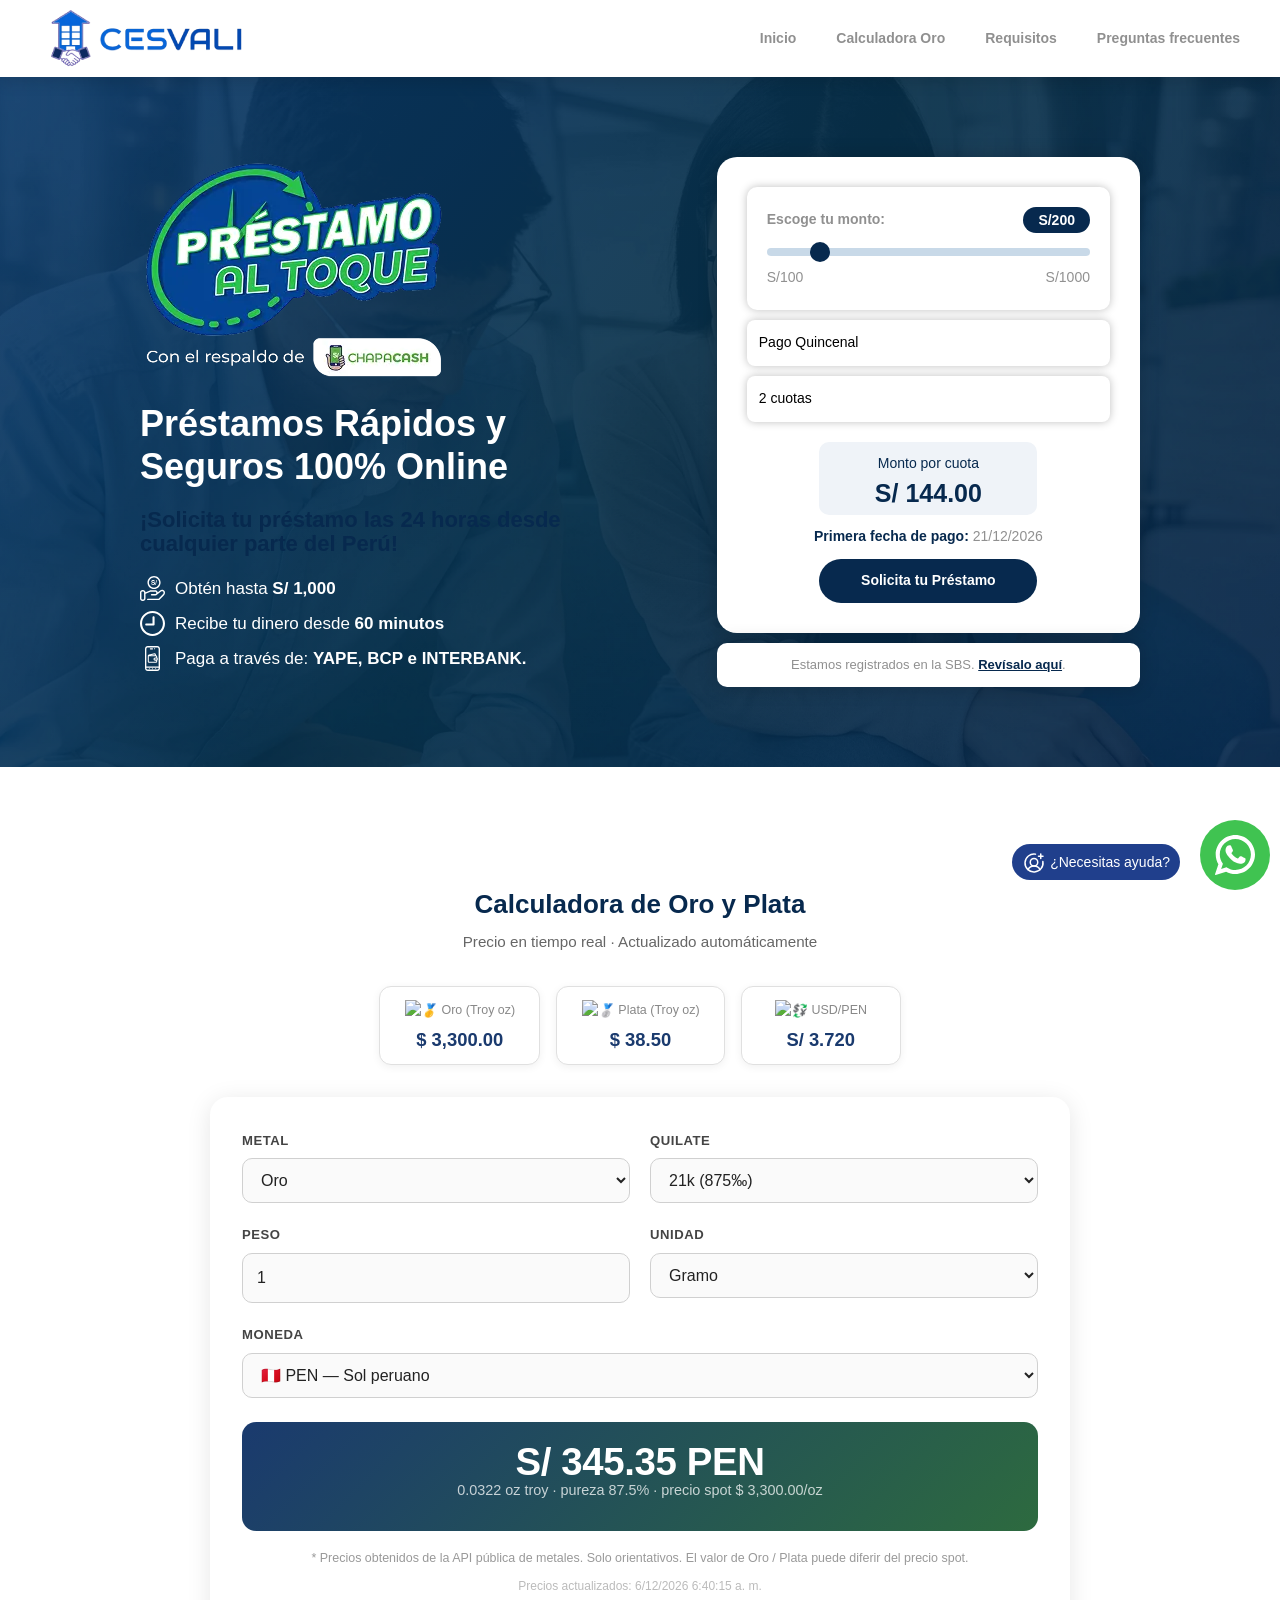
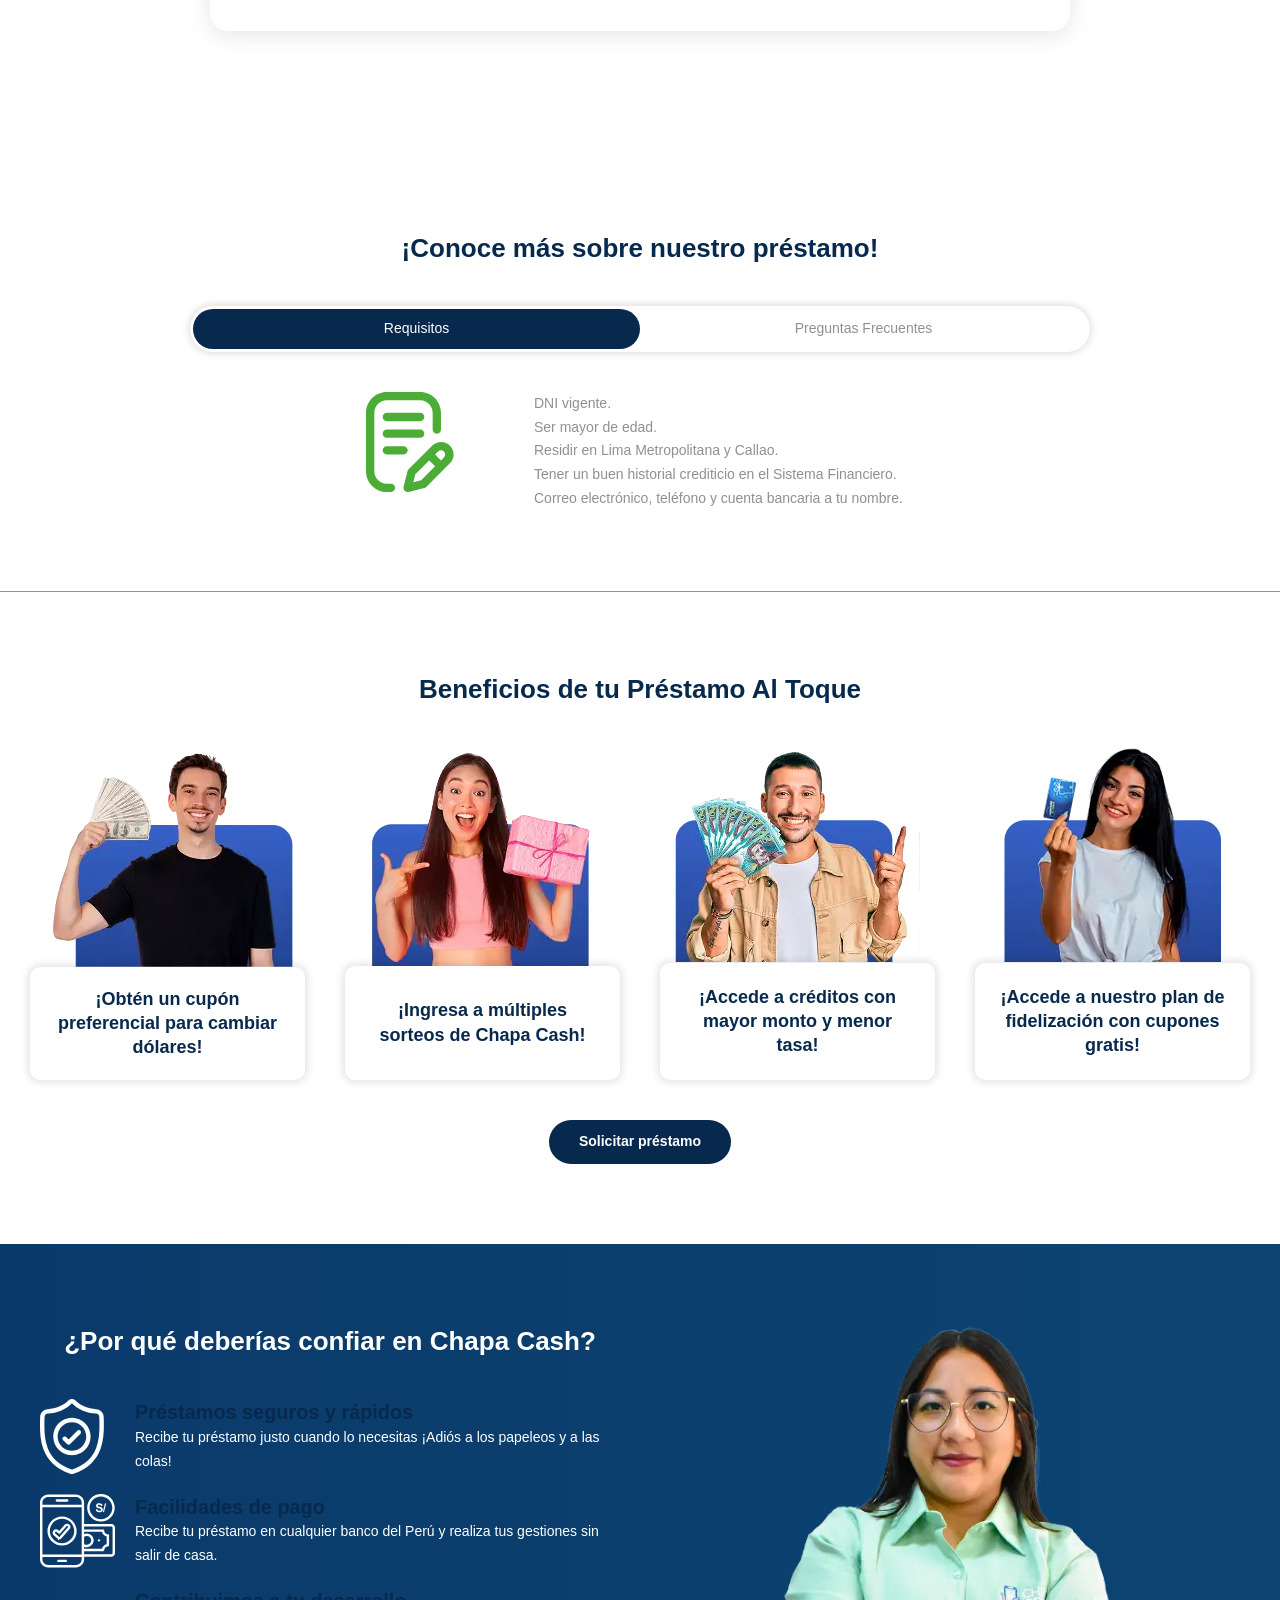
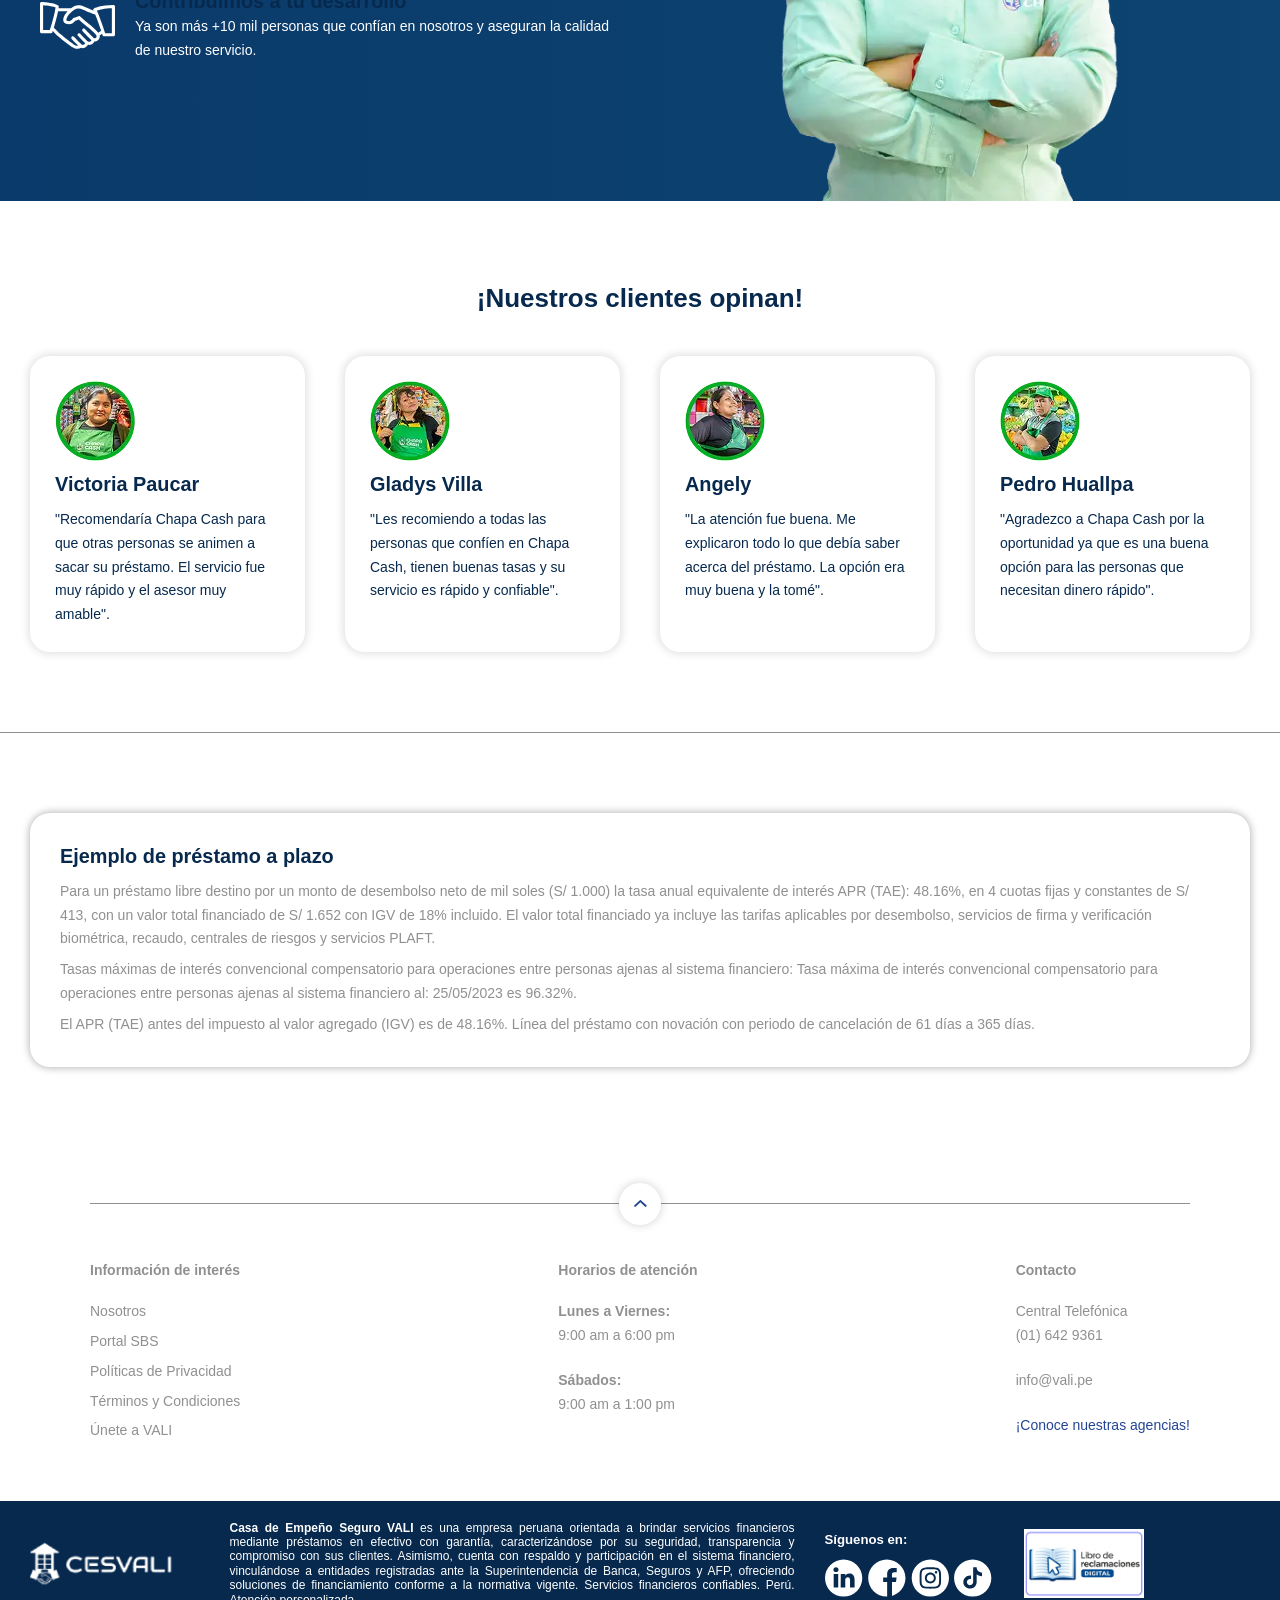
==== commit 3acfc7d8: "mejora" ====
--- a/interfaces/prestamos/index.html
+++ b/interfaces/prestamos/index.html
@@ -1477,7 +1477,7 @@
                     class="section-title"
                     style="text-align: center; margin-bottom: 8px"
                 >
-                    Calculadora de Chatarra de Oro y Plata
+                    Calculadora de Oro y Plata
                 </h2>
                 <p
                     style="
@@ -1612,7 +1612,7 @@
 
                     <p id="oro-disclaimer">
                         * Precios obtenidos de la API pública de metales. Solo
-                        orientativos. El valor de chatarra puede diferir del
+                        orientativos. El valor de Oro / Plata puede diferir del
                         precio spot.
                     </p>
                     <p id="oro-updated"></p>
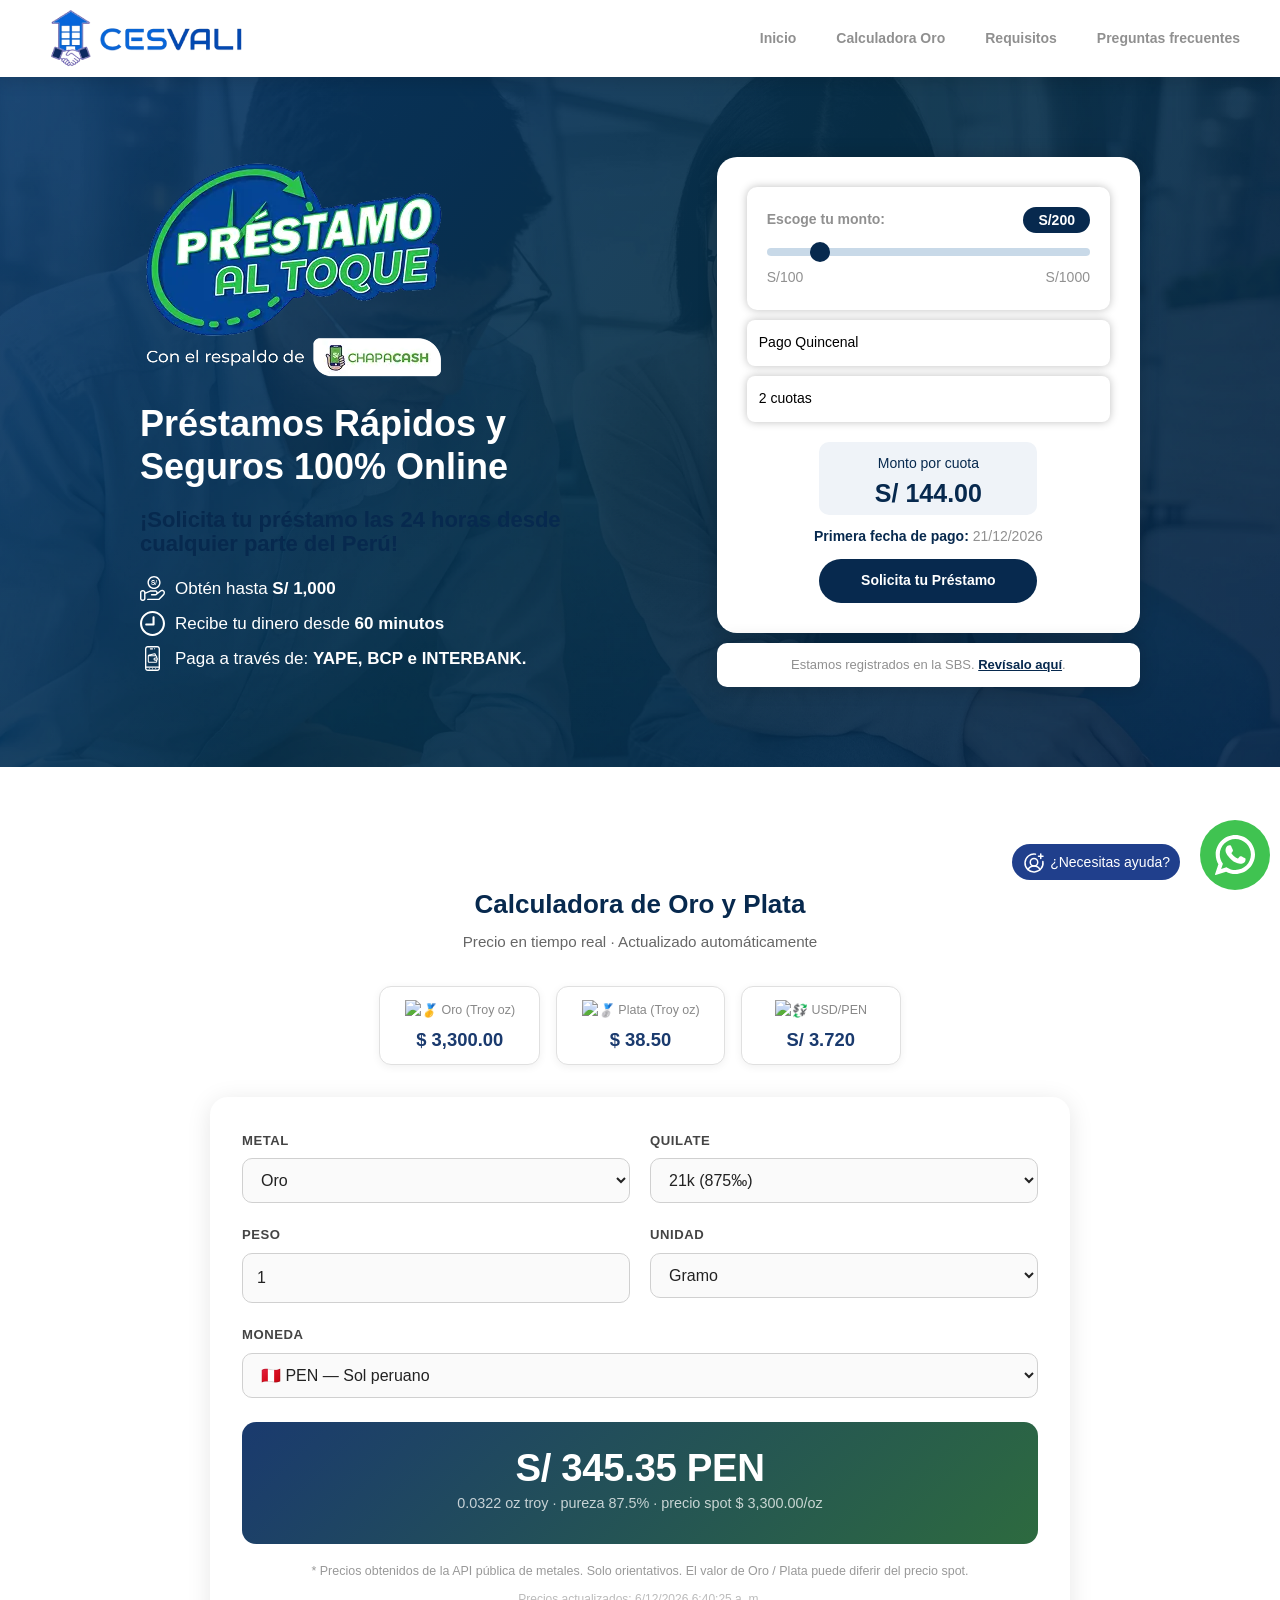
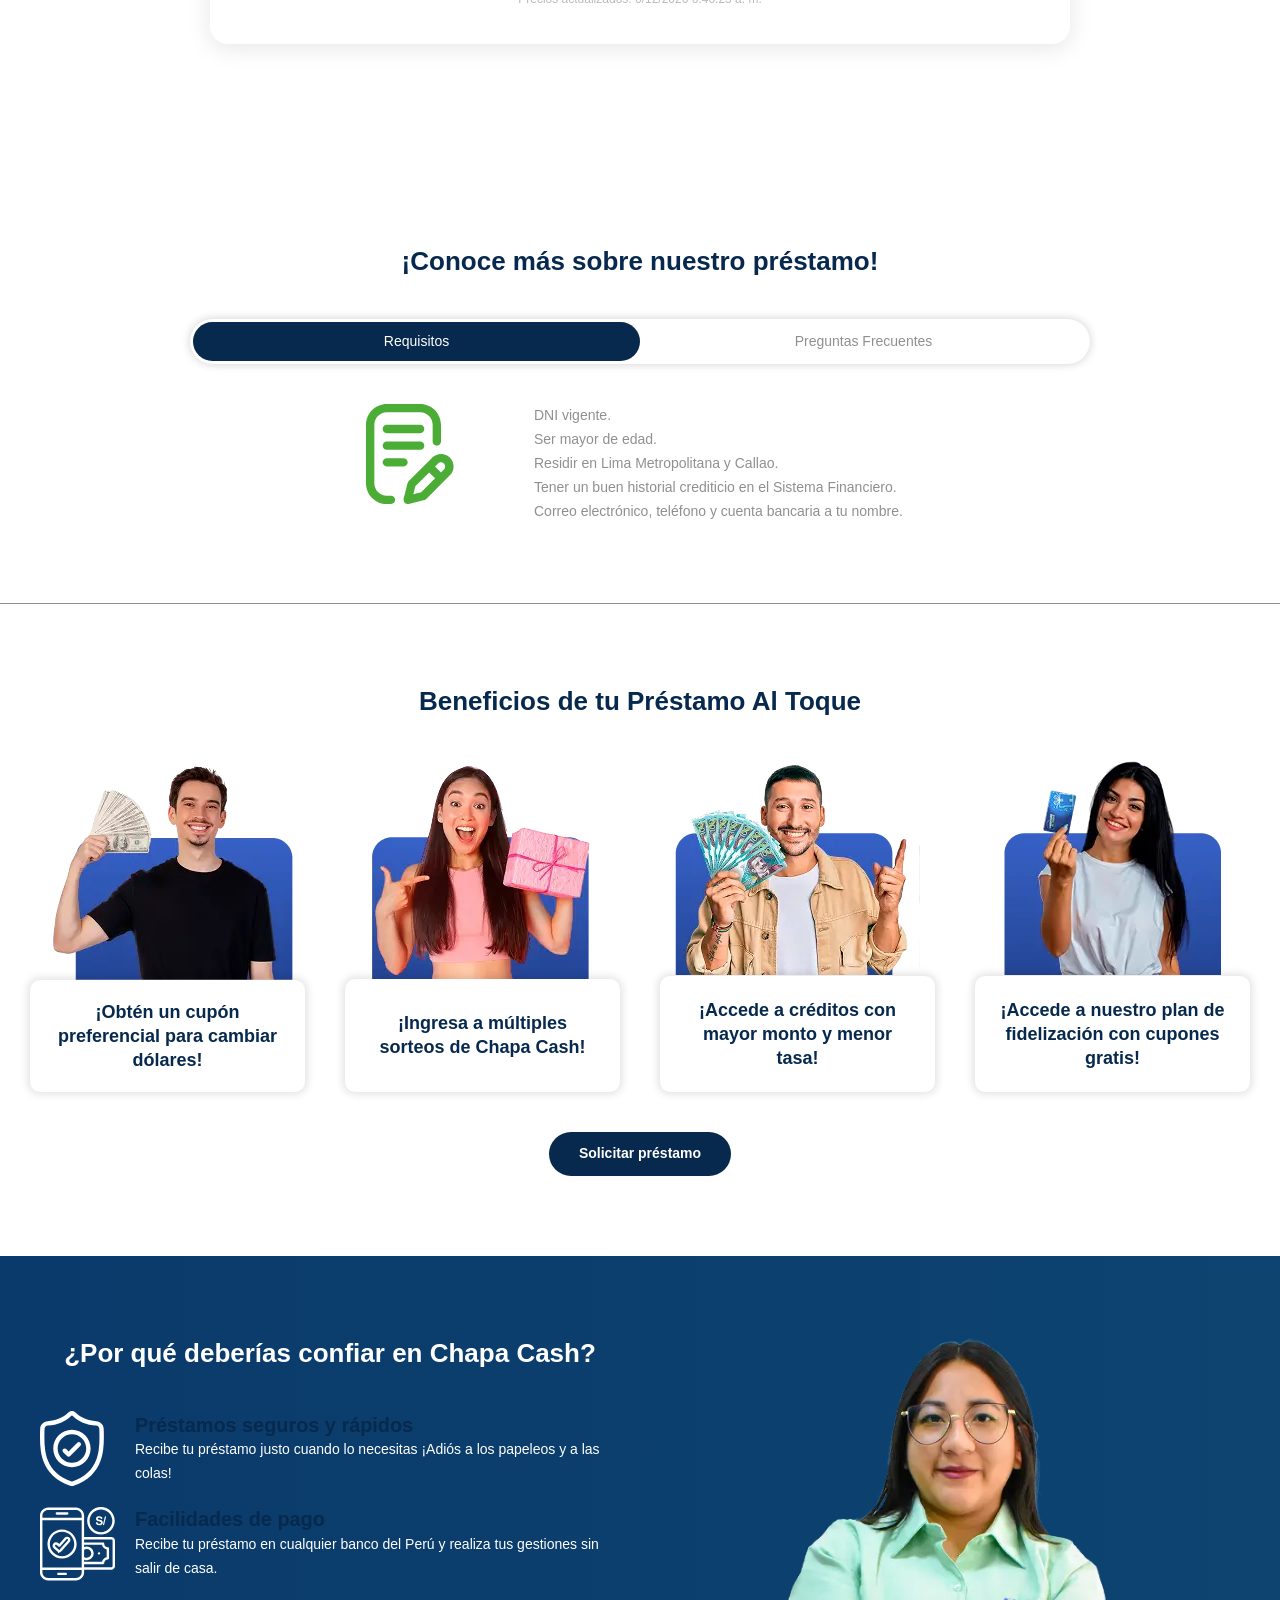
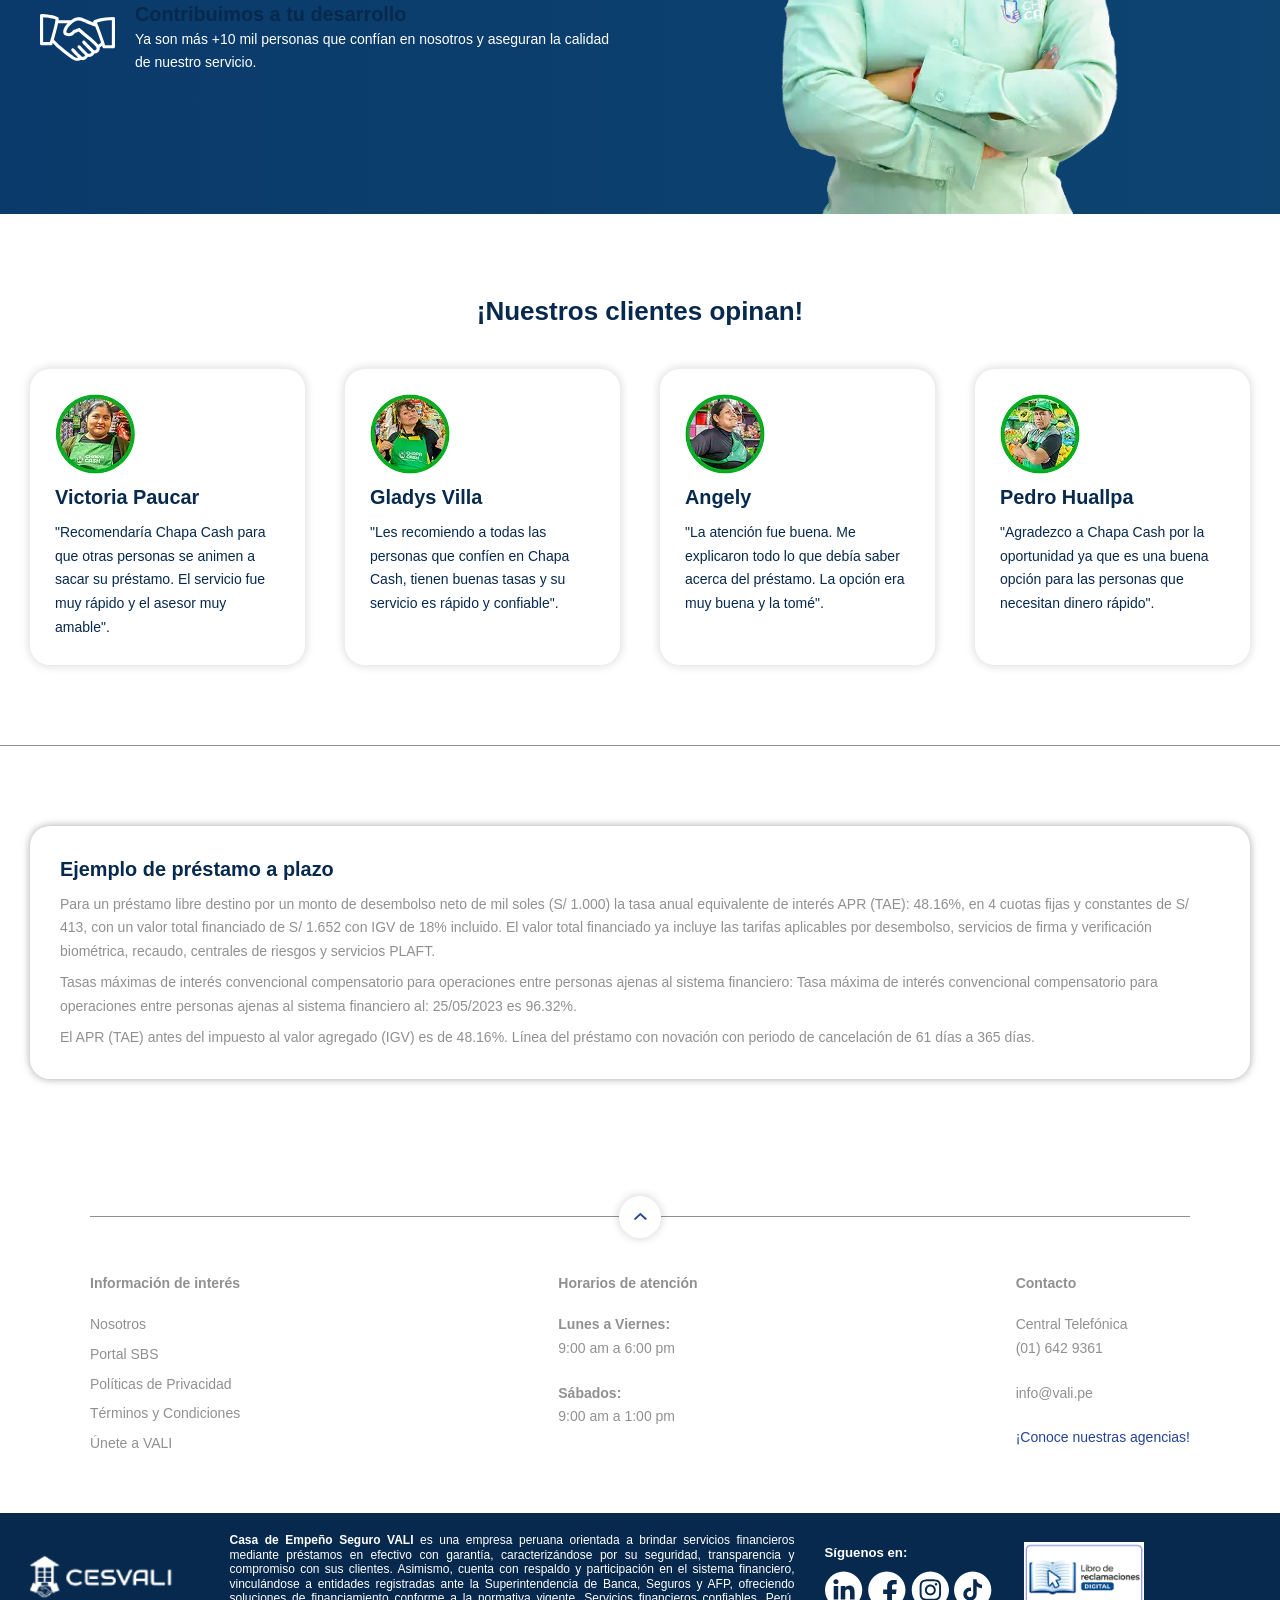
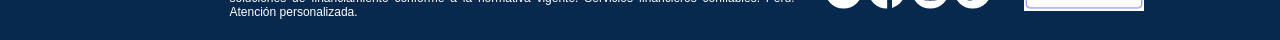
==== commit 435f505b: "jibek" ====
--- a/interfaces/prestamos/index.html
+++ b/interfaces/prestamos/index.html
@@ -1707,10 +1707,28 @@
                     margin-bottom: 16px;
                 }
                 #oro-result-value {
-                    font-size: 2.4rem;
+                    font-size: clamp(2.2rem, 7vw, 2.4rem);
                     font-weight: 800;
                     color: #fff;
                     letter-spacing: -0.01em;
+                    line-height: 0.95;
+                    word-break: break-word;
+                }
+
+                @media (max-width: 600px) {
+                    #oro-result {
+                        padding: 22px 18px;
+                    }
+
+                    #oro-result-value {
+                        font-size: clamp(2rem, 9vw, 2.8rem);
+                        line-height: 0.9;
+                    }
+
+                    #oro-result-sub {
+                        font-size: 0.82rem;
+                        line-height: 1.35;
+                    }
                 }
                 #oro-result-sub {
                     font-size: 0.9rem;
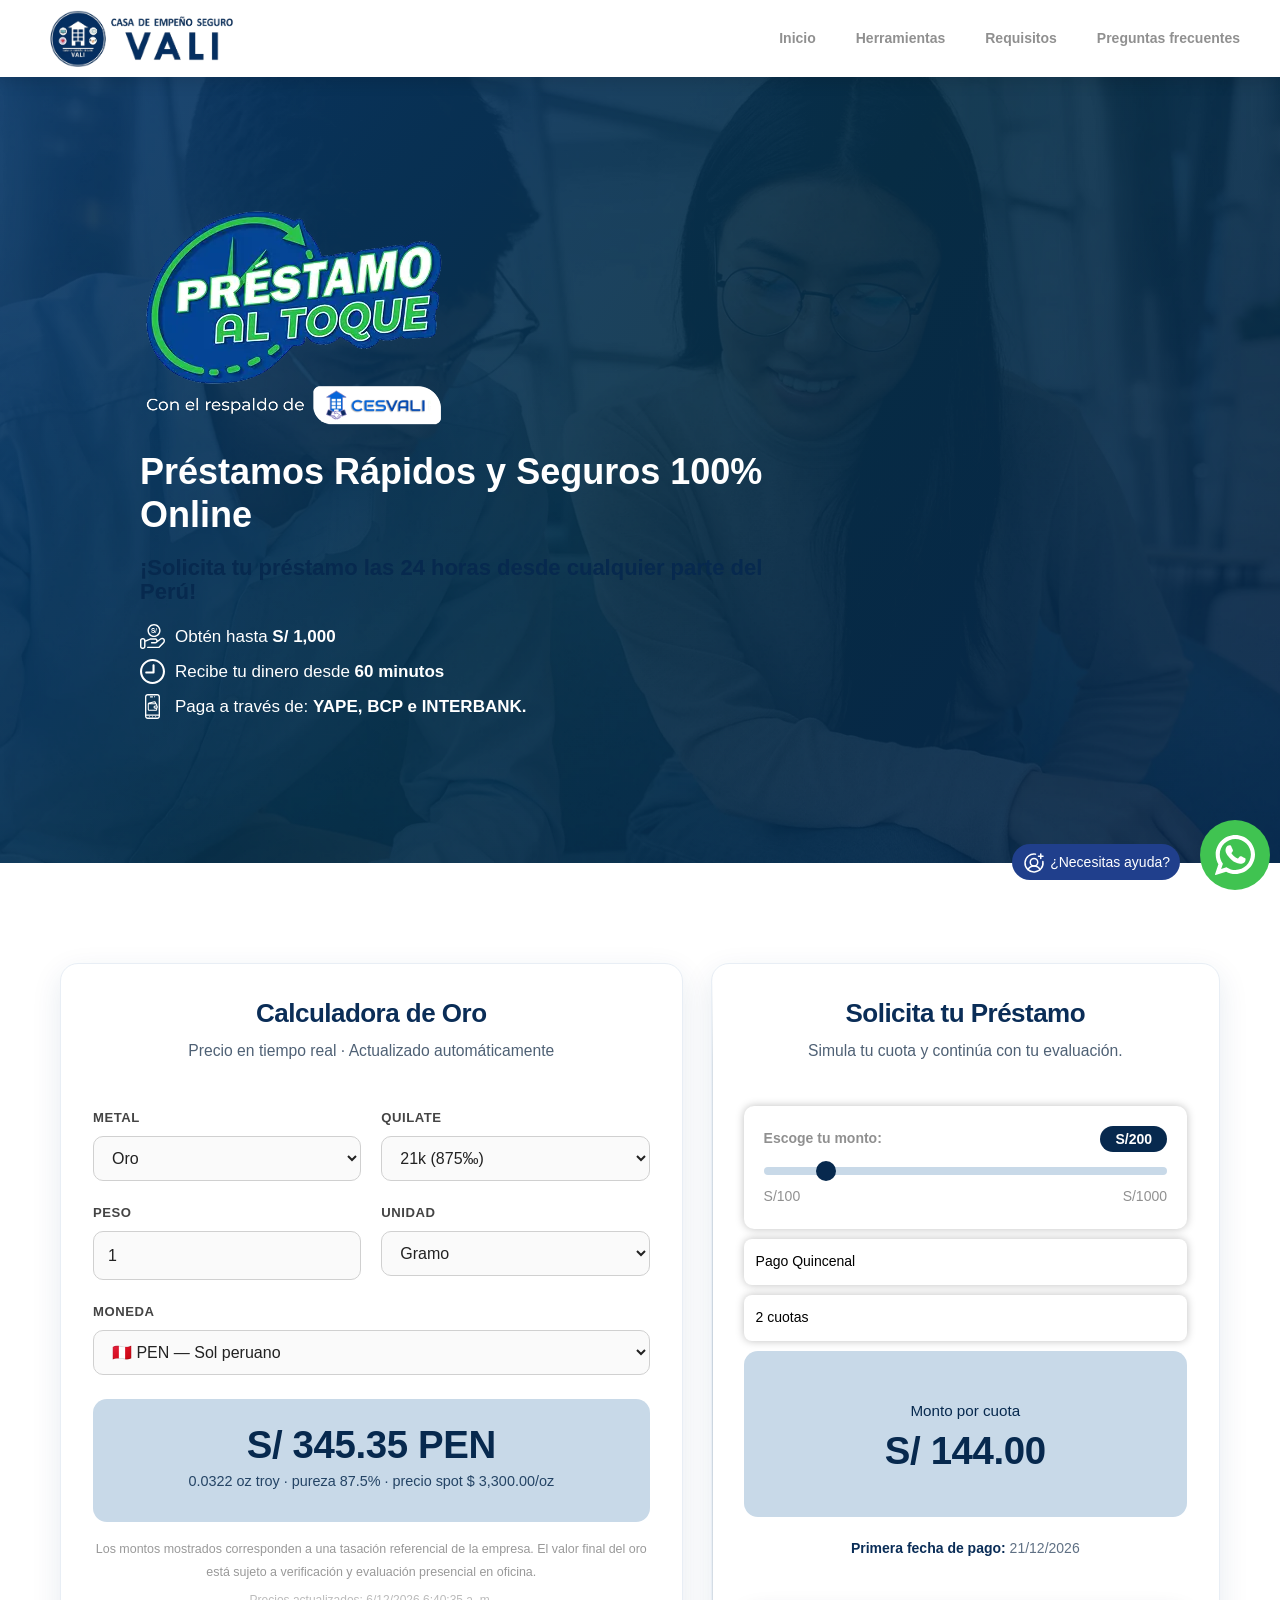
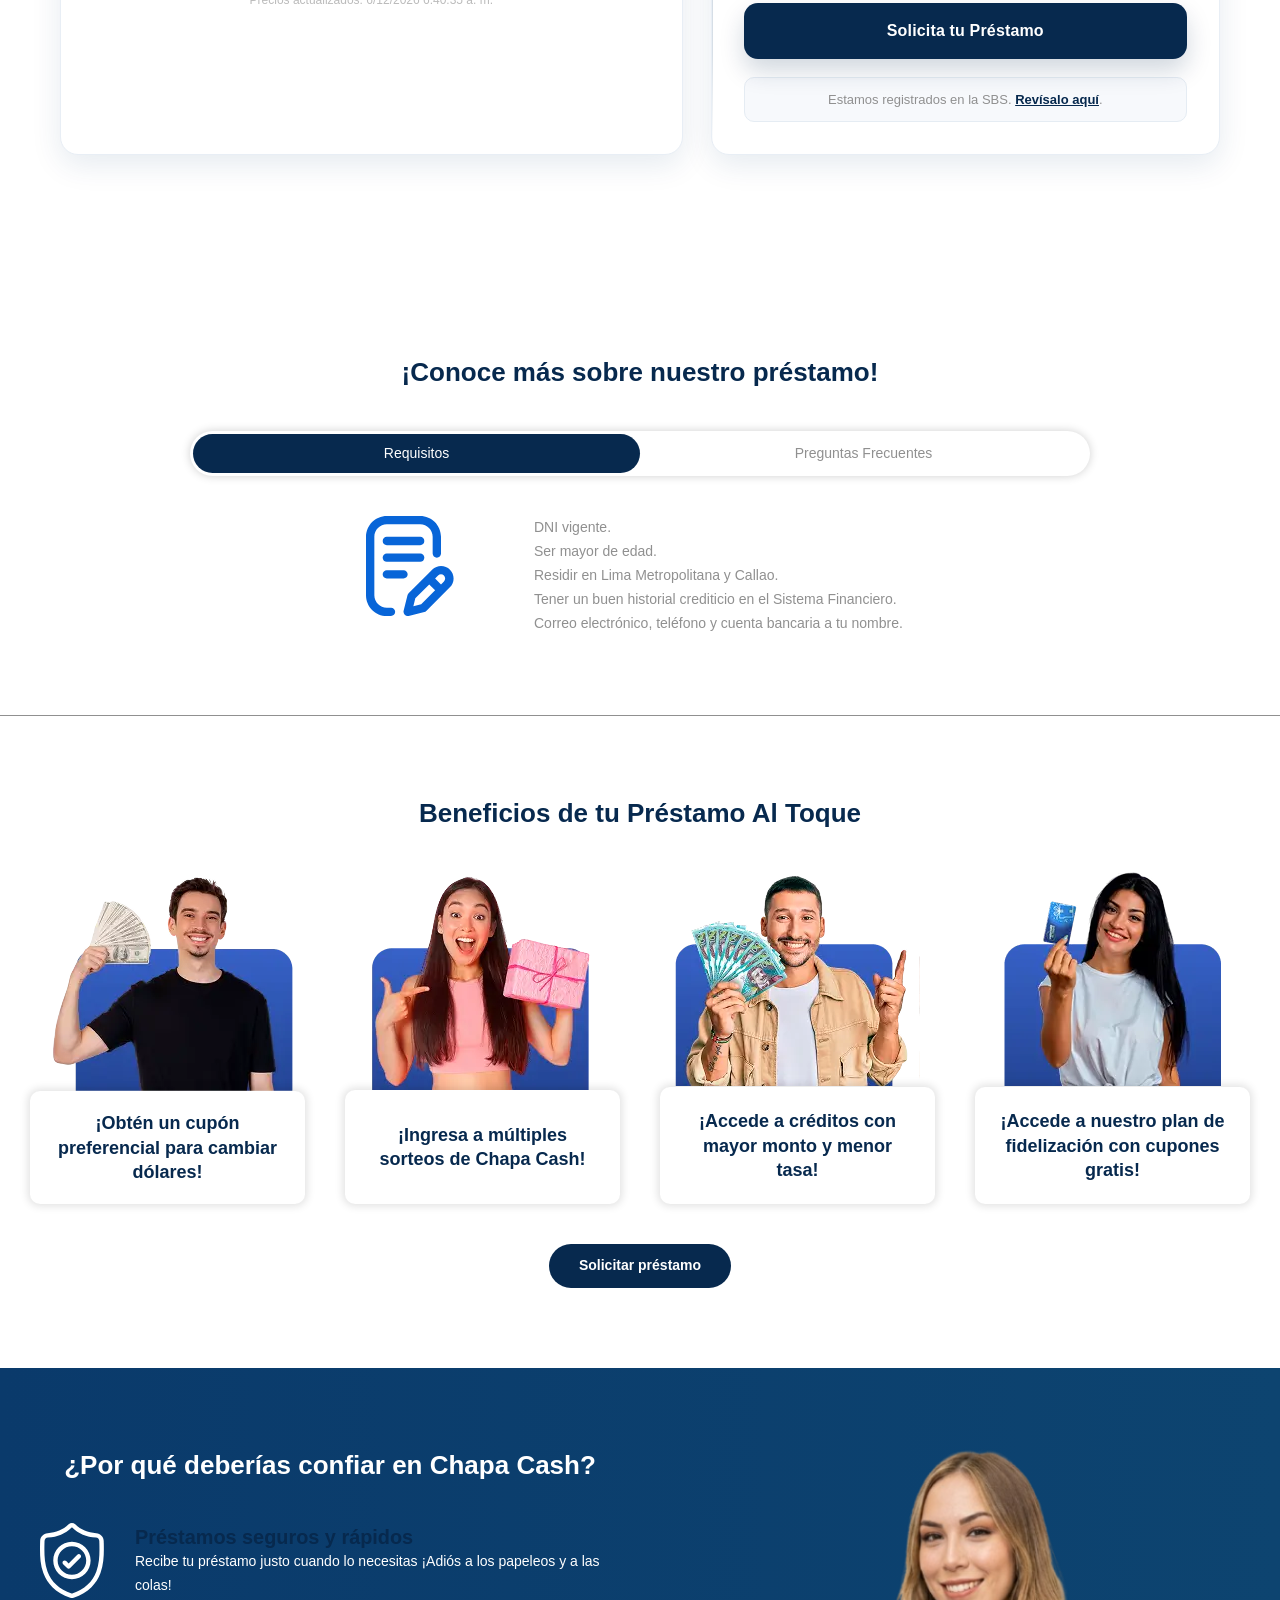
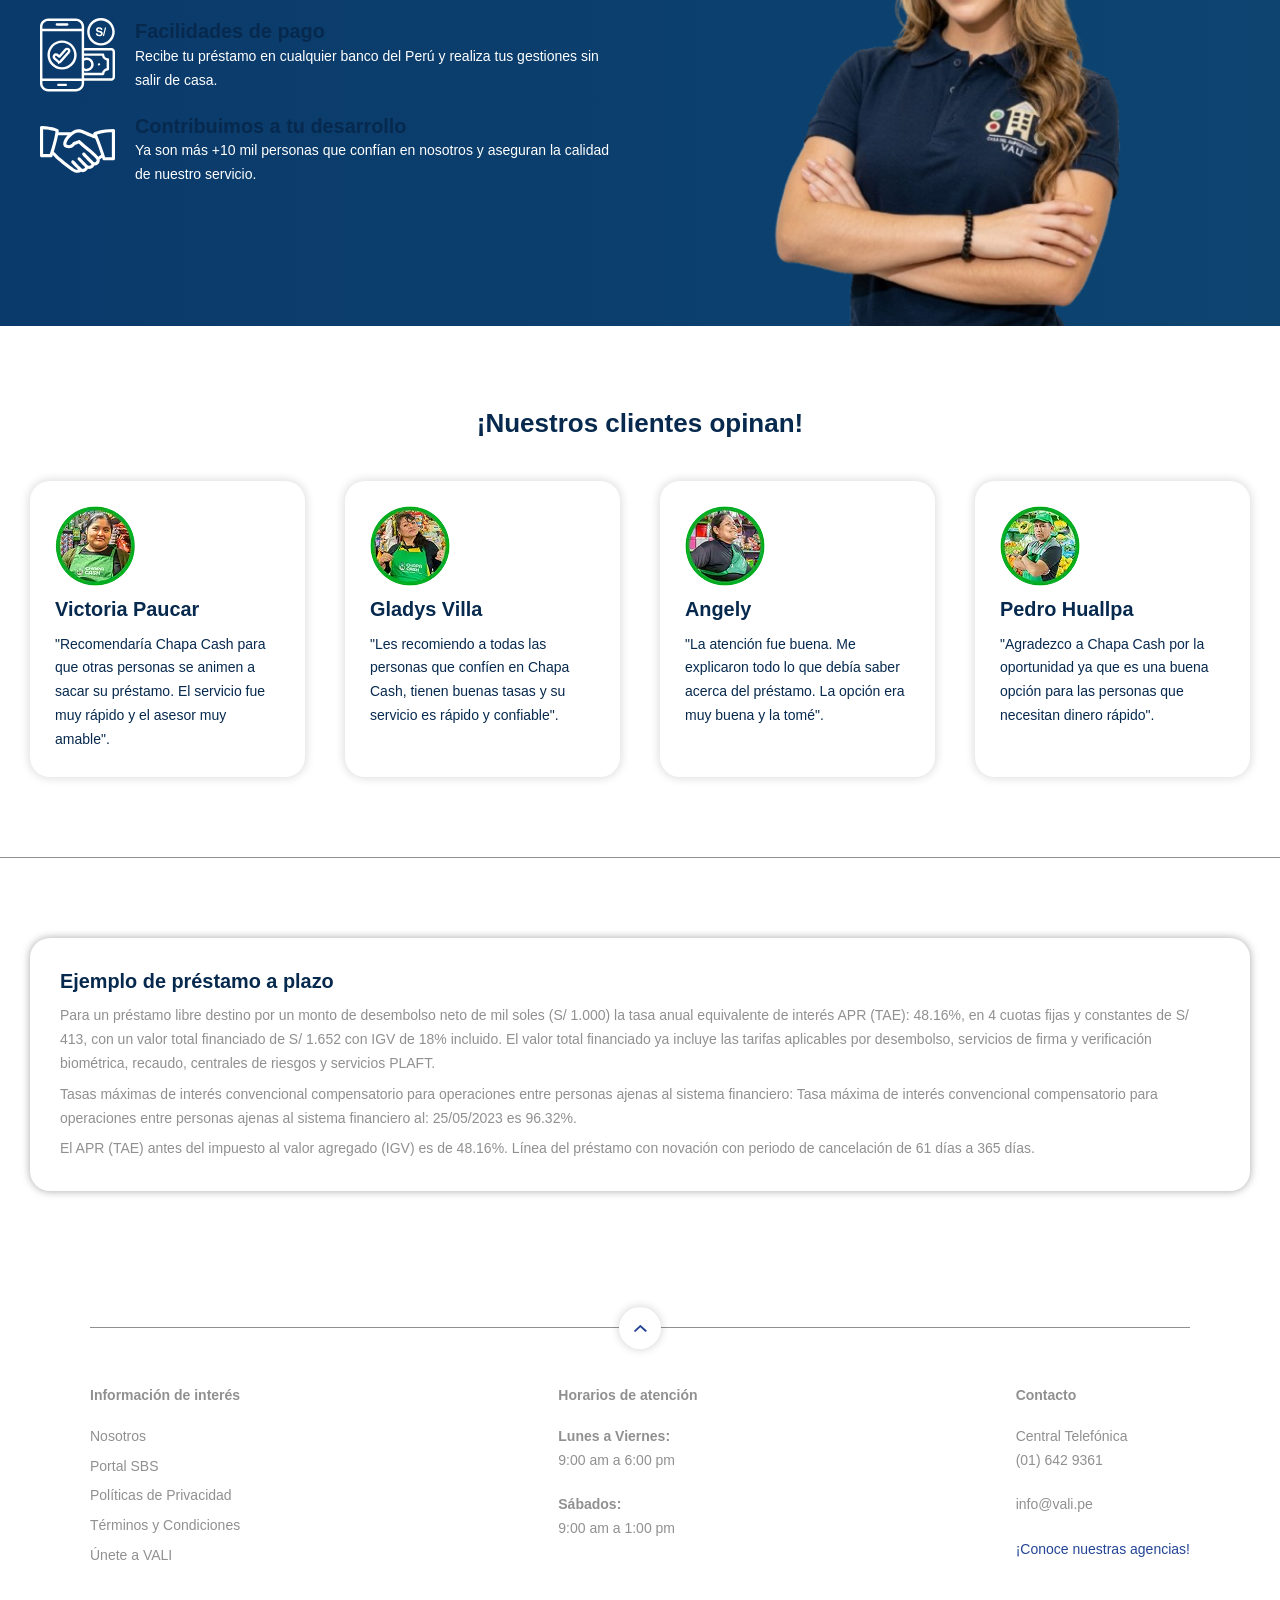
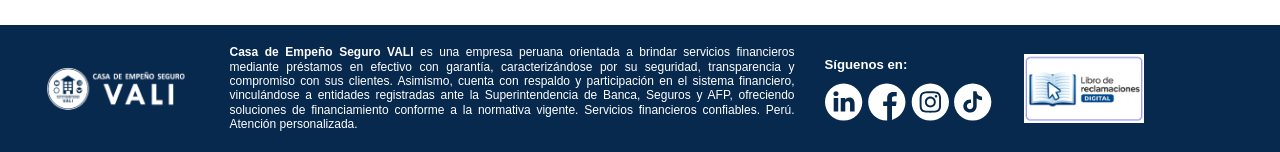
==== commit 048d7807: "mafer" ====
--- a/interfaces/prestamos/index.html
+++ b/interfaces/prestamos/index.html
@@ -1127,7 +1127,7 @@
                             itemtype="https://schema.org/SiteNavigationElement"
                         >
                             <a itemprop="url" href="#calculadora-oro"
-                                >Calculadora Oro</a
+                                >Herramientas</a
                             >
                         </li>
                         <li
@@ -1172,7 +1172,7 @@
                     decoding="async"
                 />
             </div>
-            <div class="hero-body container cols-2 xs-cols s-cols">
+            <div class="hero-body container">
                 <div class="hero-contenido">
                     <figure>
                         <img
@@ -1233,78 +1233,6 @@
                             >
                         </li>
                     </ul>
-                </div>
-                <div class="hero-formulario">
-                    <form
-                        action="https://chapacash.com.pe/prestamosrapidosonline/?utm_source=google&amp;utm_medium=organic&amp;utm_campaign=home_header_btn_pat"
-                        class="form hero-form active"
-                    >
-                        <div class="form-row full form-row__range">
-                            <div class="ranges-labels">
-                                <label for="monto">Escoge tu monto:</label>
-                                <span>S/200</span>
-                            </div>
-                            <input
-                                type="range"
-                                name="monto"
-                                id="monto"
-                                value="200"
-                                min="100"
-                                step="100"
-                                max="1000"
-                            />
-                            <div class="ranges-values">
-                                <span>S/100</span>
-                                <span>S/1000</span>
-                            </div>
-                        </div>
-                        <div class="form-row full form-row__select">
-                            <select name="tipo-cuota" id="tipo-cuota">
-                                <option value="" disabled="" selected="">
-                                    Tipo de Cuota
-                                </option>
-                                <option value="Mensual">Pago Mensual</option>
-                                <option value="Quincenal">
-                                    Pago Quincenal
-                                </option>
-                            </select>
-                        </div>
-                        <div class="form-row full form-row__select">
-                            <select name="numero-cuota" id="numero-cuota">
-                                <option value="" disabled="" selected="">
-                                    Números de Cuotas
-                                </option>
-                                <option value="1">1 cuota</option>
-                                <option value="2">2 cuotas</option>
-                            </select>
-                        </div>
-                        <div class="form-row full">
-                            <div class="results">
-                                <span>Monto por cuota</span>
-                                <b>S/ 144.00</b>
-                            </div>
-                            <div class="results-date">
-                                <b>Primera fecha de pago:</b>
-                                <span id="fecha-pago">31/03/2026</span>
-                            </div>
-                        </div>
-                        <div class="form-row full form-footer">
-                            <a
-                                href="https://chapacash.com.pe/prestamosrapidosonline/evaluacion/?utm_source=google&amp;utm_medium=organic&amp;utm_campaign=home_header_btn_pat"
-                                data-url="https://chapacash.com.pe/prestamosrapidosonline/evaluacion/?utm_source=google&amp;utm_medium=organic&amp;utm_campaign=home_header_btn_pat"
-                                class="form-submit"
-                                >Solicita tu Préstamo</a
-                            >
-                        </div>
-                    </form>
-                    <!--
-			<div class="iframe-form">
-				<iframe id="formframe" src="https://chapacash.com.pe/prestamosrapidosonline/evaluacion/?utm_source=google&utm_medium=organic&utm_campaign=home_header_btn_pat" loading="lazy" frameborder="0"></iframe>
-			</div>-->
-                    <div class="hero-disclaimer">
-                        Estamos registrados en la SBS.
-                        <a href="https://bit.ly/44vZFgB">Revísalo aquí</a>.
-                    </div>
                 </div>
             </div>
         </section>
@@ -1470,158 +1398,327 @@
 
         <section id="calculadora-oro" class="section">
             <div
-                class="container"
-                style="max-width: 900px; margin: 0 auto; padding: 40px 20px"
+                class="container calculators-master"
+                style="
+                    max-width: 1200px;
+                    margin: 0 auto;
+                    padding: 20px 20px 40px;
+                "
             >
-                <h2
-                    class="section-title"
-                    style="text-align: center; margin-bottom: 8px"
-                >
-                    Calculadora de Oro y Plata
-                </h2>
-                <p
-                    style="
-                        text-align: center;
-                        color: #666;
-                        margin-bottom: 32px;
-                        font-size: 0.95rem;
-                    "
-                >
-                    Precio en tiempo real · Actualizado automáticamente
-                </p>
-
-                <!-- Live price bar -->
-                <div
-                    id="oro-price-bar"
-                    style="
-                        display: flex;
-                        gap: 16px;
-                        justify-content: center;
-                        flex-wrap: wrap;
-                        margin-bottom: 32px;
-                    "
-                >
-                    <div class="oro-price-chip" id="chip-gold">
-                        <span class="oro-chip-label">🥇 Oro (Troy oz)</span>
-                        <span class="oro-chip-value" id="live-gold-usd"
-                            >Cargando…</span
+                <div class="calculators-master__grid">
+                    <div
+                        class="calculators-master__col calculators-master__col--gold"
+                    >
+                        <!-- Live price bar -->
+                        <div
+                            id="oro-price-bar"
+                            style="
+                                display: flex;
+                                gap: 16px;
+                                justify-content: center;
+                                flex-wrap: wrap;
+                                margin-bottom: 32px;
+                            "
                         >
+                            <div class="oro-price-chip" id="chip-gold">
+                                <span class="oro-chip-label"
+                                    >🥇 Oro (Troy oz)</span
+                                >
+                                <span class="oro-chip-value" id="live-gold-usd"
+                                    >Cargando…</span
+                                >
+                            </div>
+                            <div class="oro-price-chip" id="chip-silver">
+                                <span class="oro-chip-label"
+                                    >🥈 Plata (Troy oz)</span
+                                >
+                                <span
+                                    class="oro-chip-value"
+                                    id="live-silver-usd"
+                                    >Cargando…</span
+                                >
+                            </div>
+                            <div class="oro-price-chip" id="chip-usdpen">
+                                <span class="oro-chip-label">💱 USD/PEN</span>
+                                <span class="oro-chip-value" id="live-usdpen"
+                                    >Cargando…</span
+                                >
+                            </div>
+                        </div>
+
+                        <!-- Calculator card -->
+                        <div id="oro-calc-card">
+                            <div class="calculator-panel__intro">
+                                <h2 class="section-title">
+                                    Calculadora de Oro
+                                </h2>
+                                <p class="calculator-panel__subtitle">
+                                    Precio en tiempo real · Actualizado
+                                    automáticamente
+                                </p>
+                            </div>
+                            <div class="oro-grid">
+                                <!-- Metal -->
+                                <div class="oro-field">
+                                    <label for="calc-metal">Metal</label>
+                                    <select id="calc-metal">
+                                        <option value="gold">Oro</option>
+                                        <option value="silver">Plata</option>
+                                    </select>
+                                </div>
+                                <!-- Quilate -->
+                                <div class="oro-field" id="wrap-karat">
+                                    <label for="calc-karat">Quilate</label>
+                                    <select id="calc-karat">
+                                        <option value="21" selected>
+                                            21k (875‰)
+                                        </option>
+                                        <option value="18">18k (750‰)</option>
+                                    </select>
+                                </div>
+                                <!-- Peso -->
+                                <div class="oro-field">
+                                    <label for="calc-weight">Peso</label>
+                                    <input
+                                        type="number"
+                                        id="calc-weight"
+                                        value="1"
+                                        min="0.001"
+                                        step="any"
+                                    />
+                                </div>
+                                <!-- Unidad -->
+                                <div class="oro-field">
+                                    <label for="calc-unit">Unidad</label>
+                                    <select id="calc-unit">
+                                        <option value="gram" selected>
+                                            Gramo
+                                        </option>
+                                    </select>
+                                </div>
+                                <!-- Moneda -->
+                                <div class="oro-field oro-field-full">
+                                    <label for="calc-currency">Moneda</label>
+                                    <select id="calc-currency">
+                                        <option value="PEN" selected>
+                                            🇵🇪 PEN — Sol peruano
+                                        </option>
+                                        <option value="USD">
+                                            🇺🇸 USD — Dólar americano
+                                        </option>
+                                        <option value="EUR">
+                                            🇪🇺 EUR — Euro
+                                        </option>
+                                        <option value="GBP">
+                                            🇬🇧 GBP — Libra esterlina
+                                        </option>
+                                        <option value="COP">
+                                            🇨🇴 COP — Peso colombiano
+                                        </option>
+                                        <option value="MXN">
+                                            🇲🇽 MXN — Peso mexicano
+                                        </option>
+                                        <option value="BRL">
+                                            🇧🇷 BRL — Real brasileño
+                                        </option>
+                                        <option value="CLP">
+                                            🇨🇱 CLP — Peso chileno
+                                        </option>
+                                        <option value="ARS">
+                                            🇦🇷 ARS — Peso argentino
+                                        </option>
+                                    </select>
+                                </div>
+                            </div>
+
+                            <!-- Result -->
+                            <div id="oro-result">
+                                <div id="oro-result-value">—</div>
+                                <div id="oro-result-sub"></div>
+                            </div>
+
+                            <p id="oro-disclaimer">
+                                Los montos mostrados corresponden a una tasación
+                                referencial de la empresa. El valor final del
+                                oro está sujeto a verificación y evaluación
+                                presencial en oficina.
+                            </p>
+                            <p id="oro-updated"></p>
+                        </div>
                     </div>
-                    <div class="oro-price-chip" id="chip-silver">
-                        <span class="oro-chip-label">🥈 Plata (Troy oz)</span>
-                        <span class="oro-chip-value" id="live-silver-usd"
-                            >Cargando…</span
-                        >
-                    </div>
-                    <div class="oro-price-chip" id="chip-usdpen">
-                        <span class="oro-chip-label">💱 USD/PEN</span>
-                        <span class="oro-chip-value" id="live-usdpen"
-                            >Cargando…</span
-                        >
+
+                    <div
+                        class="calculators-master__col calculators-master__col--loan"
+                    >
+                        <div class="loan-simulator-card">
+                            <div class="calculator-panel__intro">
+                                <h2 class="section-title">
+                                    Solicita tu Préstamo
+                                </h2>
+                                <p class="calculator-panel__subtitle">
+                                    Simula tu cuota y continúa con tu
+                                    evaluación.
+                                </p>
+                            </div>
+
+                            <form
+                                action="https://chapacash.com.pe/prestamosrapidosonline/?utm_source=google&amp;utm_medium=organic&amp;utm_campaign=home_header_btn_pat"
+                                class="form hero-form active"
+                            >
+                                <div class="form-row full form-row__range">
+                                    <div class="ranges-labels">
+                                        <label for="monto"
+                                            >Escoge tu monto:</label
+                                        >
+                                        <span>S/200</span>
+                                    </div>
+                                    <input
+                                        type="range"
+                                        name="monto"
+                                        id="monto"
+                                        value="200"
+                                        min="100"
+                                        step="100"
+                                        max="1000"
+                                    />
+                                    <div class="ranges-values">
+                                        <span>S/100</span>
+                                        <span>S/1000</span>
+                                    </div>
+                                </div>
+                                <div class="form-row full form-row__select">
+                                    <select name="tipo-cuota" id="tipo-cuota">
+                                        <option
+                                            value=""
+                                            disabled=""
+                                            selected=""
+                                        >
+                                            Tipo de Cuota
+                                        </option>
+                                        <option value="Mensual">
+                                            Pago Mensual
+                                        </option>
+                                        <option value="Quincenal">
+                                            Pago Quincenal
+                                        </option>
+                                    </select>
+                                </div>
+                                <div class="form-row full form-row__select">
+                                    <select
+                                        name="numero-cuota"
+                                        id="numero-cuota"
+                                    >
+                                        <option
+                                            value=""
+                                            disabled=""
+                                            selected=""
+                                        >
+                                            Números de Cuotas
+                                        </option>
+                                        <option value="1">1 cuota</option>
+                                        <option value="2">2 cuotas</option>
+                                    </select>
+                                </div>
+                                <div class="form-row full">
+                                    <div class="results">
+                                        <span>Monto por cuota</span>
+                                        <b>S/ 144.00</b>
+                                    </div>
+                                    <div class="results-date">
+                                        <b>Primera fecha de pago:</b>
+                                        <span id="fecha-pago">31/03/2026</span>
+                                    </div>
+                                </div>
+                                <div class="form-row full form-footer">
+                                    <a
+                                        href="https://chapacash.com.pe/prestamosrapidosonline/evaluacion/?utm_source=google&amp;utm_medium=organic&amp;utm_campaign=home_header_btn_pat"
+                                        data-url="https://chapacash.com.pe/prestamosrapidosonline/evaluacion/?utm_source=google&amp;utm_medium=organic&amp;utm_campaign=home_header_btn_pat"
+                                        class="form-submit"
+                                        >Solicita tu Préstamo</a
+                                    >
+                                </div>
+                            </form>
+                            <!--
+			<div class="iframe-form">
+				<iframe id="formframe" src="https://chapacash.com.pe/prestamosrapidosonline/evaluacion/?utm_source=google&utm_medium=organic&utm_campaign=home_header_btn_pat" loading="lazy" frameborder="0"></iframe>
+			</div>-->
+                            <div class="hero-disclaimer">
+                                Estamos registrados en la SBS.
+                                <a href="https://bit.ly/44vZFgB"
+                                    >Revísalo aquí</a
+                                >.
+                            </div>
+                        </div>
                     </div>
                 </div>
-
-                <!-- Calculator card -->
-                <div id="oro-calc-card">
-                    <div class="oro-grid">
-                        <!-- Metal -->
-                        <div class="oro-field">
-                            <label for="calc-metal">Metal</label>
-                            <select id="calc-metal">
-                                <option value="gold">Oro</option>
-                                <option value="silver">Plata</option>
-                            </select>
-                        </div>
-                        <!-- Quilate -->
-                        <div class="oro-field" id="wrap-karat">
-                            <label for="calc-karat">Quilate</label>
-                            <select id="calc-karat">
-                                <option value="24">24k (999‰)</option>
-                                <option value="22">22k (917‰)</option>
-                                <option value="21" selected>21k (875‰)</option>
-                                <option value="18">18k (750‰)</option>
-                                <option value="14">14k (585‰)</option>
-                                <option value="10">10k (417‰)</option>
-                                <option value="9">9k (375‰)</option>
-                            </select>
-                        </div>
-                        <!-- Peso -->
-                        <div class="oro-field">
-                            <label for="calc-weight">Peso</label>
-                            <input
-                                type="number"
-                                id="calc-weight"
-                                value="1"
-                                min="0.001"
-                                step="any"
-                            />
-                        </div>
-                        <!-- Unidad -->
-                        <div class="oro-field">
-                            <label for="calc-unit">Unidad</label>
-                            <select id="calc-unit">
-                                <option value="troy_oz">Onza troy</option>
-                                <option value="gram" selected>Gramo</option>
-                                <option value="kg">Kilogramo</option>
-                                <option value="pennyweight">
-                                    Pennyweight (dwt)
-                                </option>
-                                <option value="tola">Tola</option>
-                                <option value="tael">Tael</option>
-                                <option value="grain">Grano</option>
-                            </select>
-                        </div>
-                        <!-- Moneda -->
-                        <div class="oro-field oro-field-full">
-                            <label for="calc-currency">Moneda</label>
-                            <select id="calc-currency">
-                                <option value="PEN" selected>
-                                    🇵🇪 PEN — Sol peruano
-                                </option>
-                                <option value="USD">
-                                    🇺🇸 USD — Dólar americano
-                                </option>
-                                <option value="EUR">🇪🇺 EUR — Euro</option>
-                                <option value="GBP">
-                                    🇬🇧 GBP — Libra esterlina
-                                </option>
-                                <option value="COP">
-                                    🇨🇴 COP — Peso colombiano
-                                </option>
-                                <option value="MXN">
-                                    🇲🇽 MXN — Peso mexicano
-                                </option>
-                                <option value="BRL">
-                                    🇧🇷 BRL — Real brasileño
-                                </option>
-                                <option value="CLP">
-                                    🇨🇱 CLP — Peso chileno
-                                </option>
-                                <option value="ARS">
-                                    🇦🇷 ARS — Peso argentino
-                                </option>
-                            </select>
-                        </div>
-                    </div>
-
-                    <!-- Result -->
-                    <div id="oro-result">
-                        <div id="oro-result-value">—</div>
-                        <div id="oro-result-sub"></div>
-                    </div>
-
-                    <p id="oro-disclaimer">
-                        * Precios obtenidos de la API pública de metales. Solo
-                        orientativos. El valor de Oro / Plata puede diferir del
-                        precio spot.
-                    </p>
-                    <p id="oro-updated"></p>
-                </div>
             </div>
 
             <style>
-                #calculadora-oro .container {
+                #hero > .hero-body.container {
+                    display: block;
+                    --gap: 0;
+                }
+
+                #hero .hero-contenido {
+                    max-width: 680px;
+                    padding: clamp(2rem, 4vw, 3rem) 0 clamp(3rem, 5vw, 4rem);
+                }
+
+                #calculadora-oro .calculators-master {
                     box-sizing: border-box;
+                }
+
+                #calculadora-oro .calculators-master__grid {
+                    display: grid;
+                    grid-template-columns: minmax(0, 1.1fr) minmax(320px, 0.9fr);
+                    gap: 28px;
+                    align-items: stretch;
+                    position: relative;
+                }
+
+                #calculadora-oro .calculators-master__grid::after {
+                    content: "";
+                    position: absolute;
+                    top: 8px;
+                    bottom: 8px;
+                    left: calc(55% + 14px);
+                    width: 1px;
+                    background: linear-gradient(
+                        180deg,
+                        rgba(10, 58, 107, 0) 0%,
+                        rgba(10, 58, 107, 0.16) 12%,
+                        rgba(10, 58, 107, 0.22) 50%,
+                        rgba(10, 58, 107, 0.16) 88%,
+                        rgba(10, 58, 107, 0) 100%
+                    );
+                }
+
+                #calculadora-oro .calculators-master__col {
+                    min-width: 0;
+                    display: flex;
+                    flex-direction: column;
+                }
+
+                #calculadora-oro .calculator-panel__intro {
+                    margin-bottom: 20px;
+                    text-align: center;
+                }
+
+                #calculadora-oro .calculator-panel__intro .section-title {
+                    text-align: center;
+                    margin-bottom: 8px;
+                    color: #0a2d57;
+                    letter-spacing: -0.02em;
+                }
+
+                #calculadora-oro .calculator-panel__subtitle {
+                    text-align: center;
+                    color: #4f6175;
+                    margin-bottom: 0;
+                    font-size: 0.98rem;
+                    line-height: 1.5;
+                    min-height: 3em;
+                    font-weight: 500;
                 }
 
                 .oro-price-chip {
@@ -1640,32 +1737,118 @@
                     color: #888;
                     margin-bottom: 4px;
                 }
+                #oro-price-bar,
+                #chip-gold,
+                #chip-silver,
+                #chip-usdpen {
+                    display: none !important;
+                }
                 .oro-chip-value {
                     font-size: 1.15rem;
                     font-weight: 700;
                     color: #1a3a6e;
                 }
 
-                #oro-calc-card {
+                #oro-calc-card,
+                #calculadora-oro .loan-simulator-card {
                     background: #fff;
                     border-radius: 18px;
                     padding: 32px;
-                    box-shadow: 0 4px 24px rgba(0, 0, 0, 0.1);
-                }
+                    box-shadow: 0 10px 30px rgba(10, 58, 107, 0.1);
+                    border: 1px solid #e8eef5;
+                    height: 100%;
+                }
+
+                #calculadora-oro .loan-simulator-card {
+                    display: flex;
+                    flex-direction: column;
+                    justify-content: space-between;
+                }
+
+                #calculadora-oro .loan-simulator-card .hero-form {
+                    background: transparent;
+                    box-shadow: none;
+                    padding: 0;
+                    border-radius: 0;
+                    width: 100%;
+                }
+
+                #calculadora-oro .loan-simulator-card .hero-disclaimer {
+                    margin-top: 18px;
+                    box-shadow: none;
+                    background: #f7f9fc;
+                    border: 1px solid #e5ecf3;
+                }
+
+                #calculadora-oro .loan-simulator-card .form-row .results,
+                #calculadora-oro .loan-simulator-card .form-submit {
+                    min-width: 100%;
+                    width: 100%;
+                }
+
+                #calculadora-oro .loan-simulator-card .results {
+                    margin-top: 0;
+                    border-radius: 14px;
+                    padding: 28px 20px;
+                    min-height: 166px;
+                    background: #c8d9e8;
+                    color: #07294e;
+                    justify-content: center;
+                    gap: 10px;
+                }
+
+                #calculadora-oro .loan-simulator-card .results span,
+                #calculadora-oro .loan-simulator-card .results b {
+                    color: #07294e;
+                }
+
+                #calculadora-oro .loan-simulator-card .results span {
+                    font-size: 0.95rem;
+                    opacity: 1;
+                }
+
+                #calculadora-oro .loan-simulator-card .results b {
+                    font-size: clamp(2.2rem, 7vw, 2.4rem);
+                    line-height: 0.95;
+                    letter-spacing: -0.01em;
+                }
+
+                #calculadora-oro .loan-simulator-card .results-date {
+                    margin-top: 10px;
+                    text-align: center;
+                    color: #5f7084;
+                    min-height: 44px;
+                }
+
+                #calculadora-oro .loan-simulator-card .results-date b {
+                    color: #0a2d57;
+                }
+
+                #calculadora-oro .loan-simulator-card .form-footer {
+                    margin-top: auto;
+                    padding-top: 12px;
+                }
+
+                #calculadora-oro .loan-simulator-card .form-submit {
+                    background: #07294e;
+                    box-shadow: 0 12px 24px rgba(7, 41, 78, 0.18);
+                    padding: 16px 22px;
+                    border-radius: 14px;
+                    font-size: 1rem;
+                    letter-spacing: 0.01em;
+                }
+
                 .oro-grid {
                     display: grid;
                     grid-template-columns: 1fr 1fr;
                     gap: 20px;
                     margin-bottom: 24px;
                 }
-                @media (max-width: 600px) {
-                    .oro-grid {
-                        grid-template-columns: 1fr;
-                    }
-                }
+
                 .oro-field-full {
                     grid-column: 1 / -1;
                 }
+
                 .oro-field label {
                     display: block;
                     font-size: 0.82rem;
@@ -1675,6 +1858,7 @@
                     text-transform: uppercase;
                     letter-spacing: 0.04em;
                 }
+
                 .oro-field select,
                 .oro-field input {
                     width: 100%;
@@ -1687,7 +1871,9 @@
                     box-sizing: border-box;
                     appearance: auto;
                     transition: border-color 0.2s;
-                }
+                    min-width: 0;
+                }
+
                 .oro-field select:focus,
                 .oro-field input:focus {
                     outline: none;
@@ -1696,55 +1882,91 @@
                 }
 
                 #oro-result {
-                    background: linear-gradient(
-                        135deg,
-                        #1a3a6e 0%,
-                        #2d6a3f 100%
-                    );
+                    background: #c8d9e8;
                     border-radius: 14px;
                     padding: 28px;
                     text-align: center;
                     margin-bottom: 16px;
                 }
+
                 #oro-result-value {
                     font-size: clamp(2.2rem, 7vw, 2.4rem);
                     font-weight: 800;
-                    color: #fff;
+                    color: #07294e;
                     letter-spacing: -0.01em;
                     line-height: 0.95;
                     word-break: break-word;
                 }
 
-                @media (max-width: 600px) {
-                    #oro-result {
-                        padding: 22px 18px;
-                    }
-
-                    #oro-result-value {
-                        font-size: clamp(2rem, 9vw, 2.8rem);
-                        line-height: 0.9;
-                    }
-
-                    #oro-result-sub {
-                        font-size: 0.82rem;
-                        line-height: 1.35;
-                    }
-                }
                 #oro-result-sub {
                     font-size: 0.9rem;
-                    color: rgba(255, 255, 255, 0.75);
+                    color: rgba(7, 41, 78, 0.85);
                     margin-top: 6px;
                 }
+
                 #oro-disclaimer {
                     font-size: 0.78rem;
                     color: #999;
                     text-align: center;
                     margin: 0 0 4px;
                 }
+
                 #oro-updated {
                     font-size: 0.75rem;
                     color: #bbb;
                     text-align: center;
+                }
+
+                @media (max-width: 991px) {
+                    #calculadora-oro .calculators-master__grid {
+                        grid-template-columns: 1fr;
+                    }
+
+                    #calculadora-oro .calculators-master__grid::after {
+                        display: none;
+                    }
+
+                    #calculadora-oro .calculator-panel__subtitle {
+                        min-height: auto;
+                    }
+
+                    #calculadora-oro .loan-simulator-card .results {
+                        min-height: auto;
+                    }
+
+                    #calculadora-oro .loan-simulator-card .results-date {
+                        min-height: auto;
+                    }
+                }
+
+                @media (max-width: 600px) {
+                    .oro-grid {
+                        grid-template-columns: repeat(2, minmax(0, 1fr));
+                        gap: 14px;
+                    }
+
+                    .oro-field-full {
+                        grid-column: 1 / -1;
+                    }
+
+                    #oro-result {
+                        padding: 22px 18px;
+                    }
+
+                    #oro-result-value {
+                        font-size: clamp(2rem, 9vw, 2.8rem);
+                        line-height: 0.9;
+                    }
+
+                    #oro-result-sub {
+                        font-size: 0.82rem;
+                        line-height: 1.35;
+                    }
+
+                    #oro-calc-card,
+                    #calculadora-oro .loan-simulator-card {
+                        padding: 24px 18px;
+                    }
                 }
             </style>
 
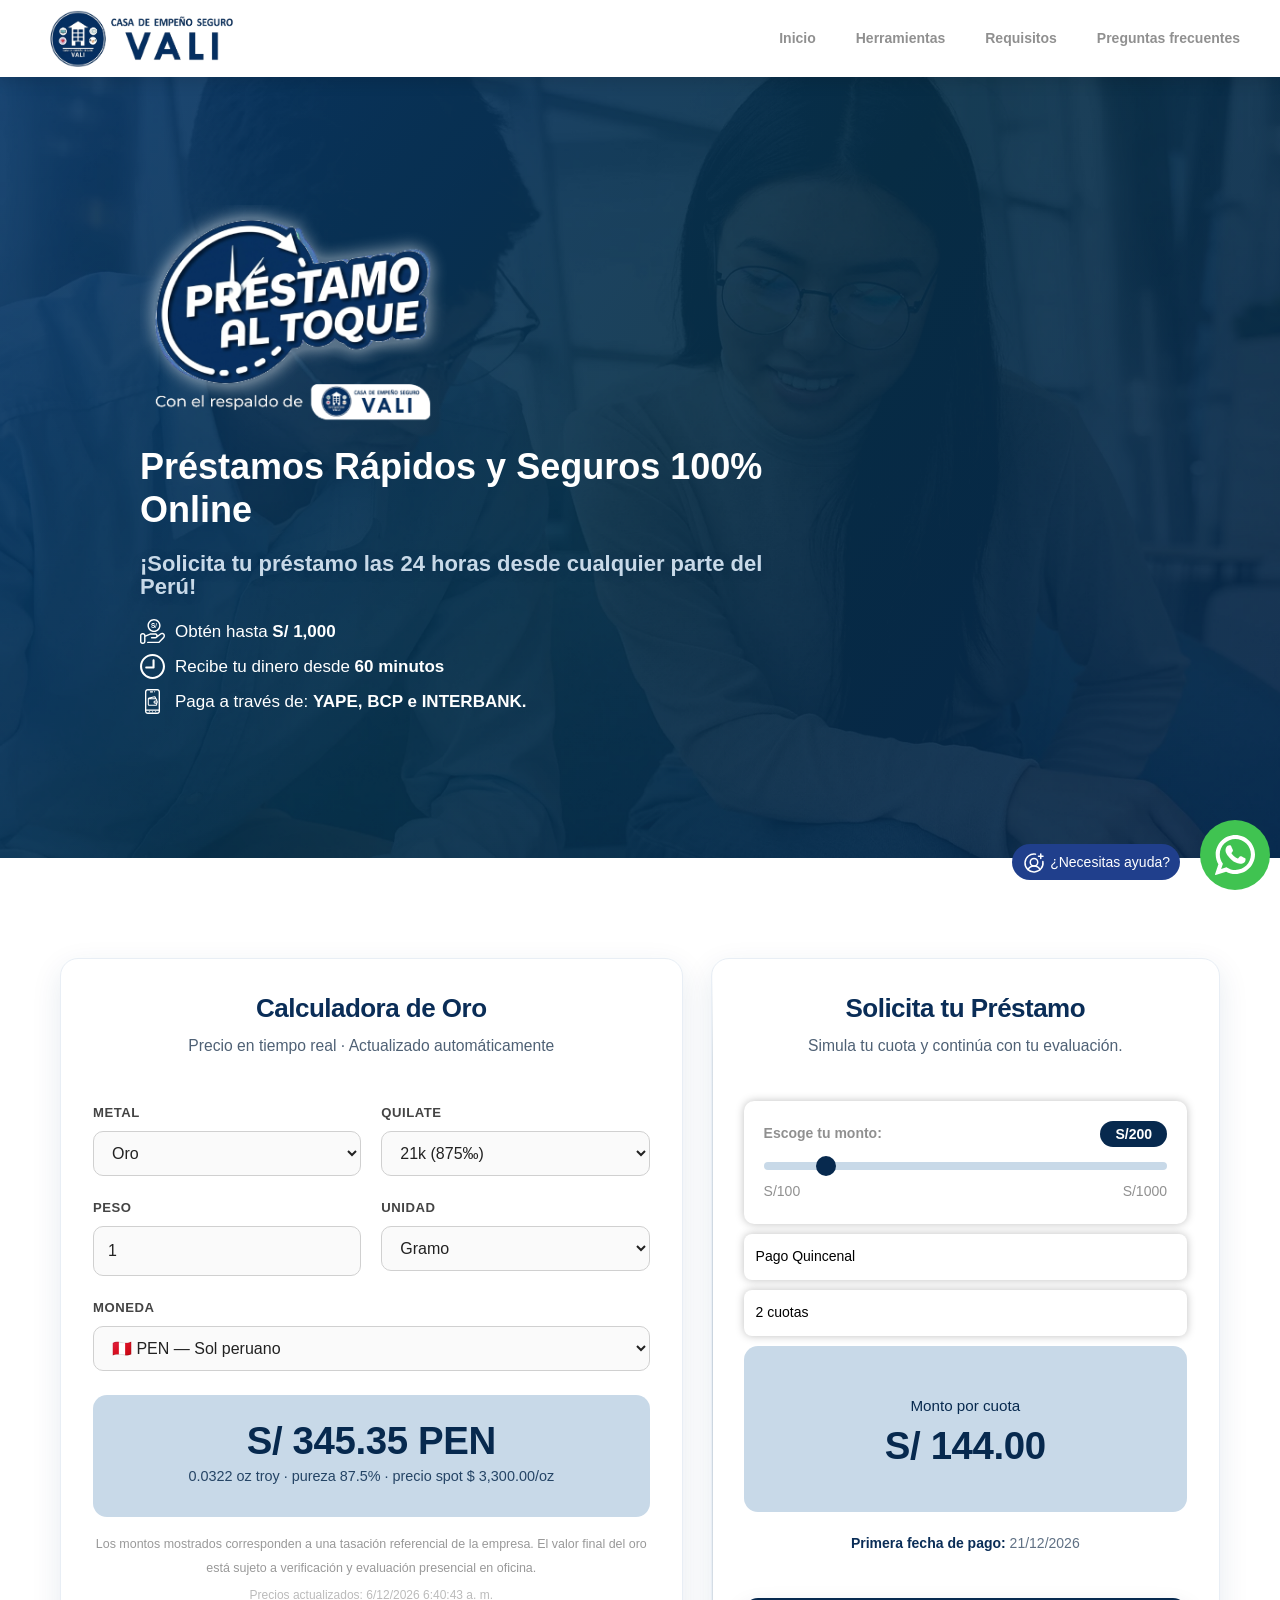
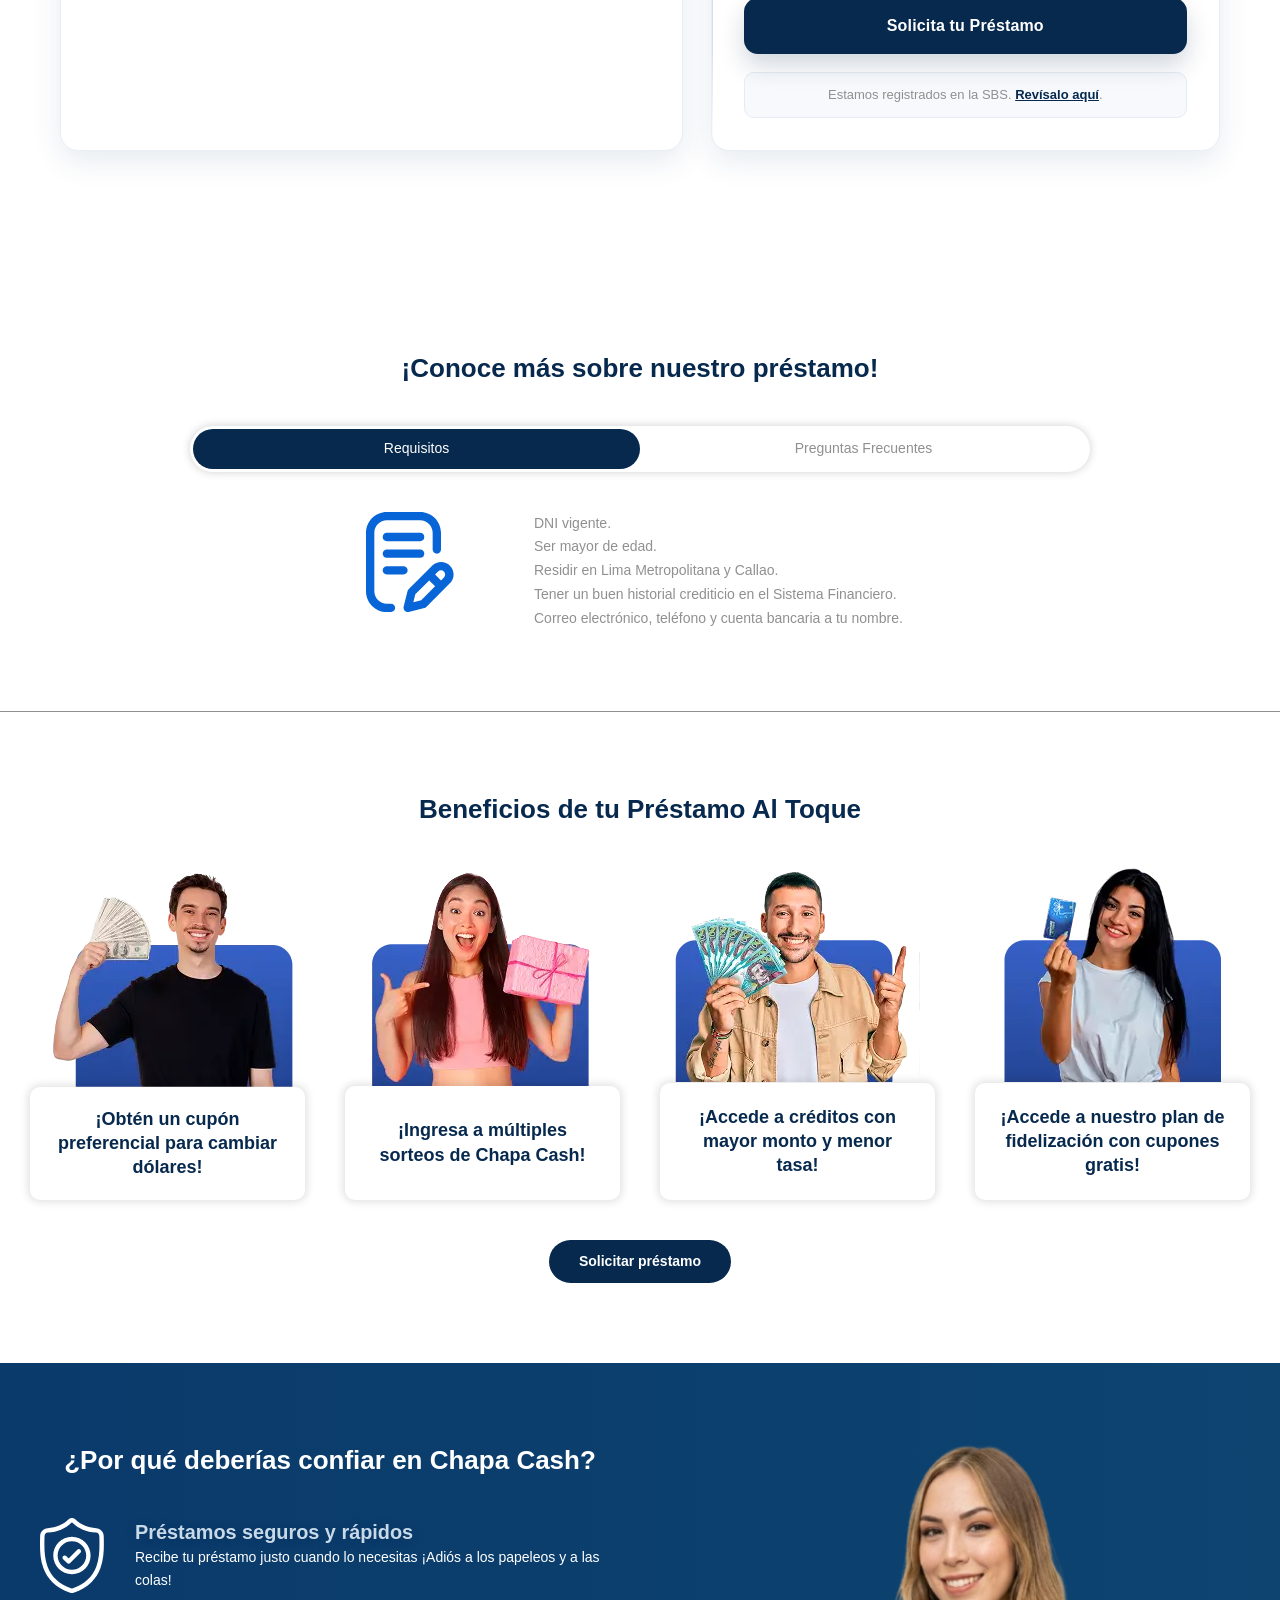
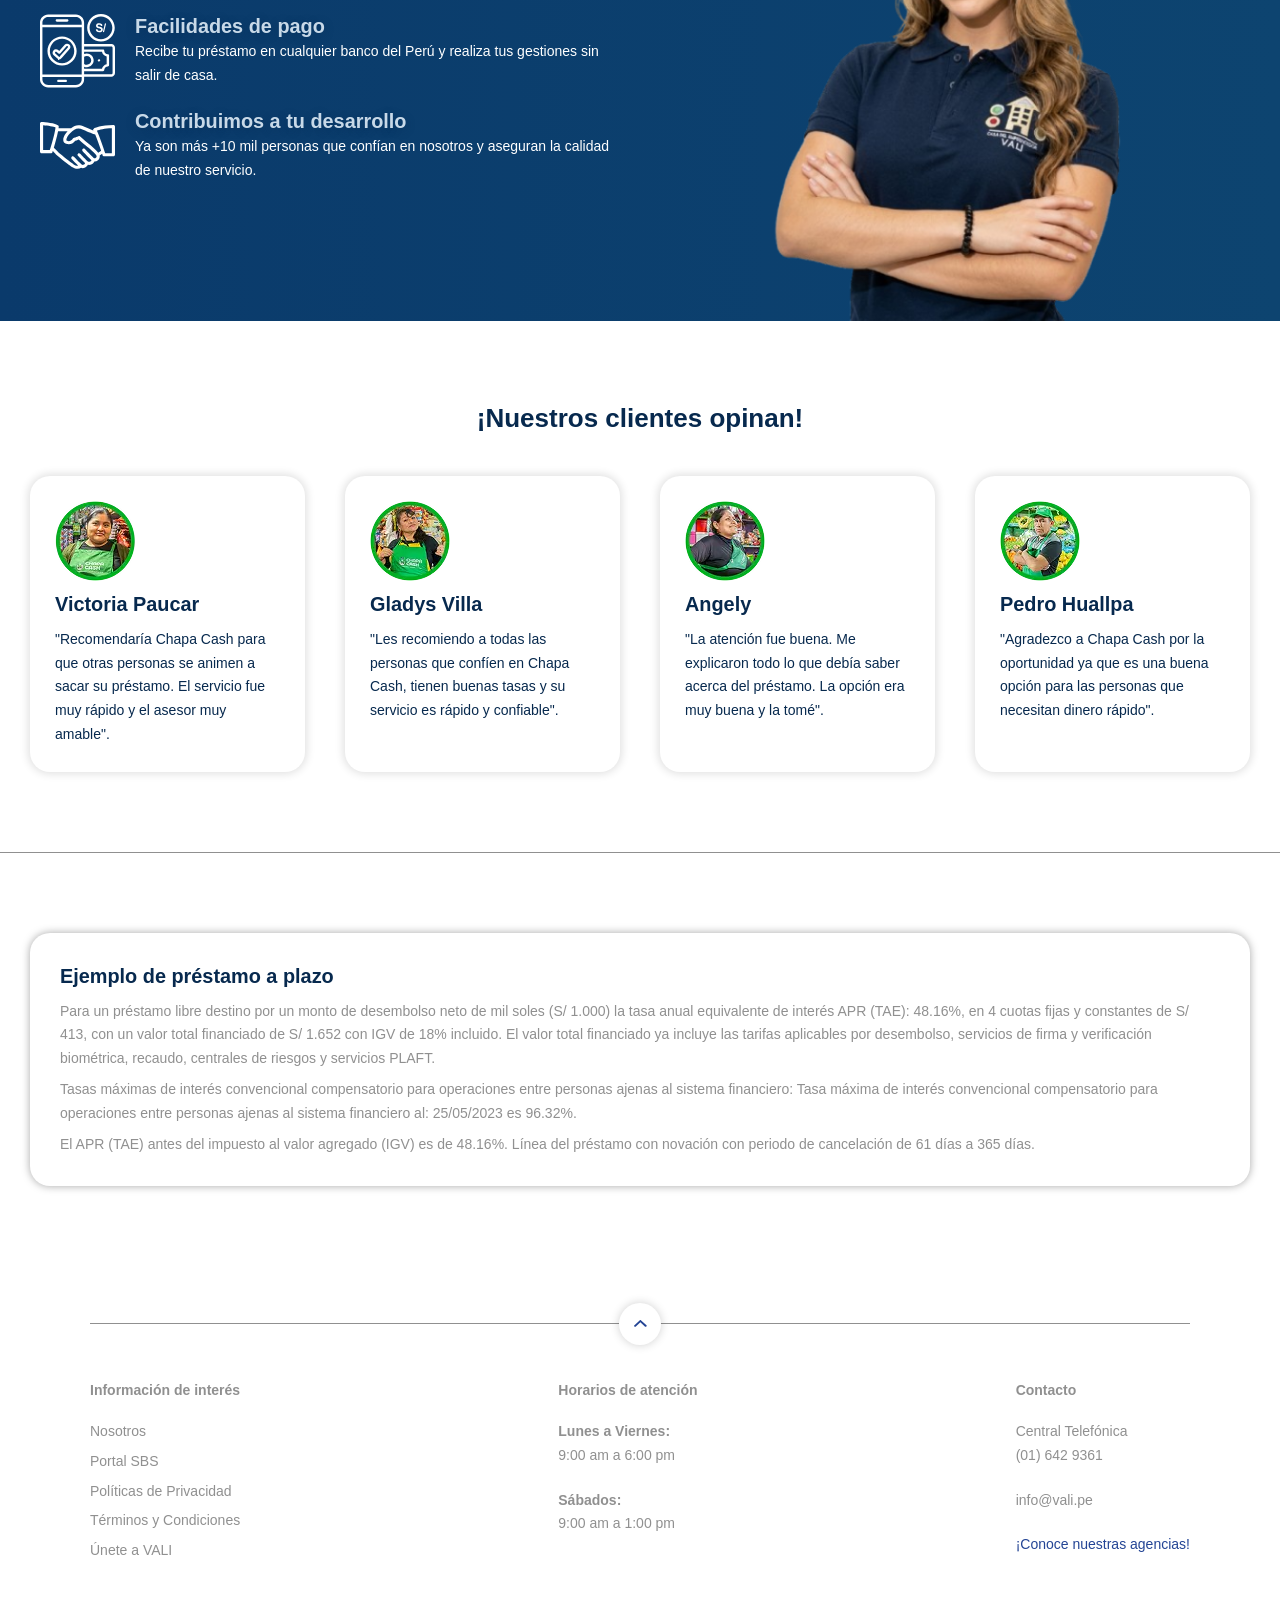
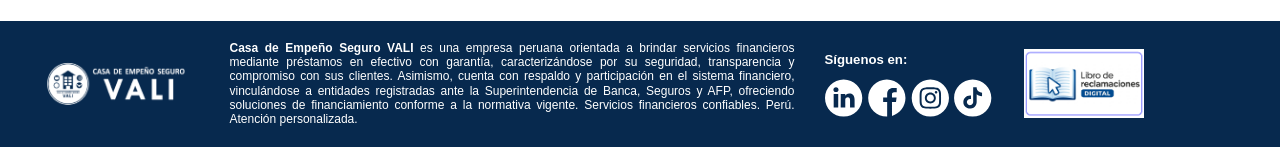
==== commit cfe1bbad: "MATEO" ====
--- a/interfaces/prestamos/index.html
+++ b/interfaces/prestamos/index.html
@@ -1664,6 +1664,11 @@
                     padding: clamp(2rem, 4vw, 3rem) 0 clamp(3rem, 5vw, 4rem);
                 }
 
+                #hero .hero-contenido > div {
+                    color: #c8d9e8;
+                    text-shadow: 0 2px 10px rgba(7, 41, 78, 0.35);
+                }
+
                 #calculadora-oro .calculators-master {
                     box-sizing: border-box;
                 }
@@ -2490,6 +2495,12 @@
                         </div>
                     </div>
                 </div>
+                <style>
+                    #trust .trust-item__content h3 {
+                        color: #c8d9e8;
+                        text-shadow: 0 2px 10px rgba(7, 41, 78, 0.35);
+                    }
+                </style>
                 <div class="trust-image">
                     <figure>
                         <img
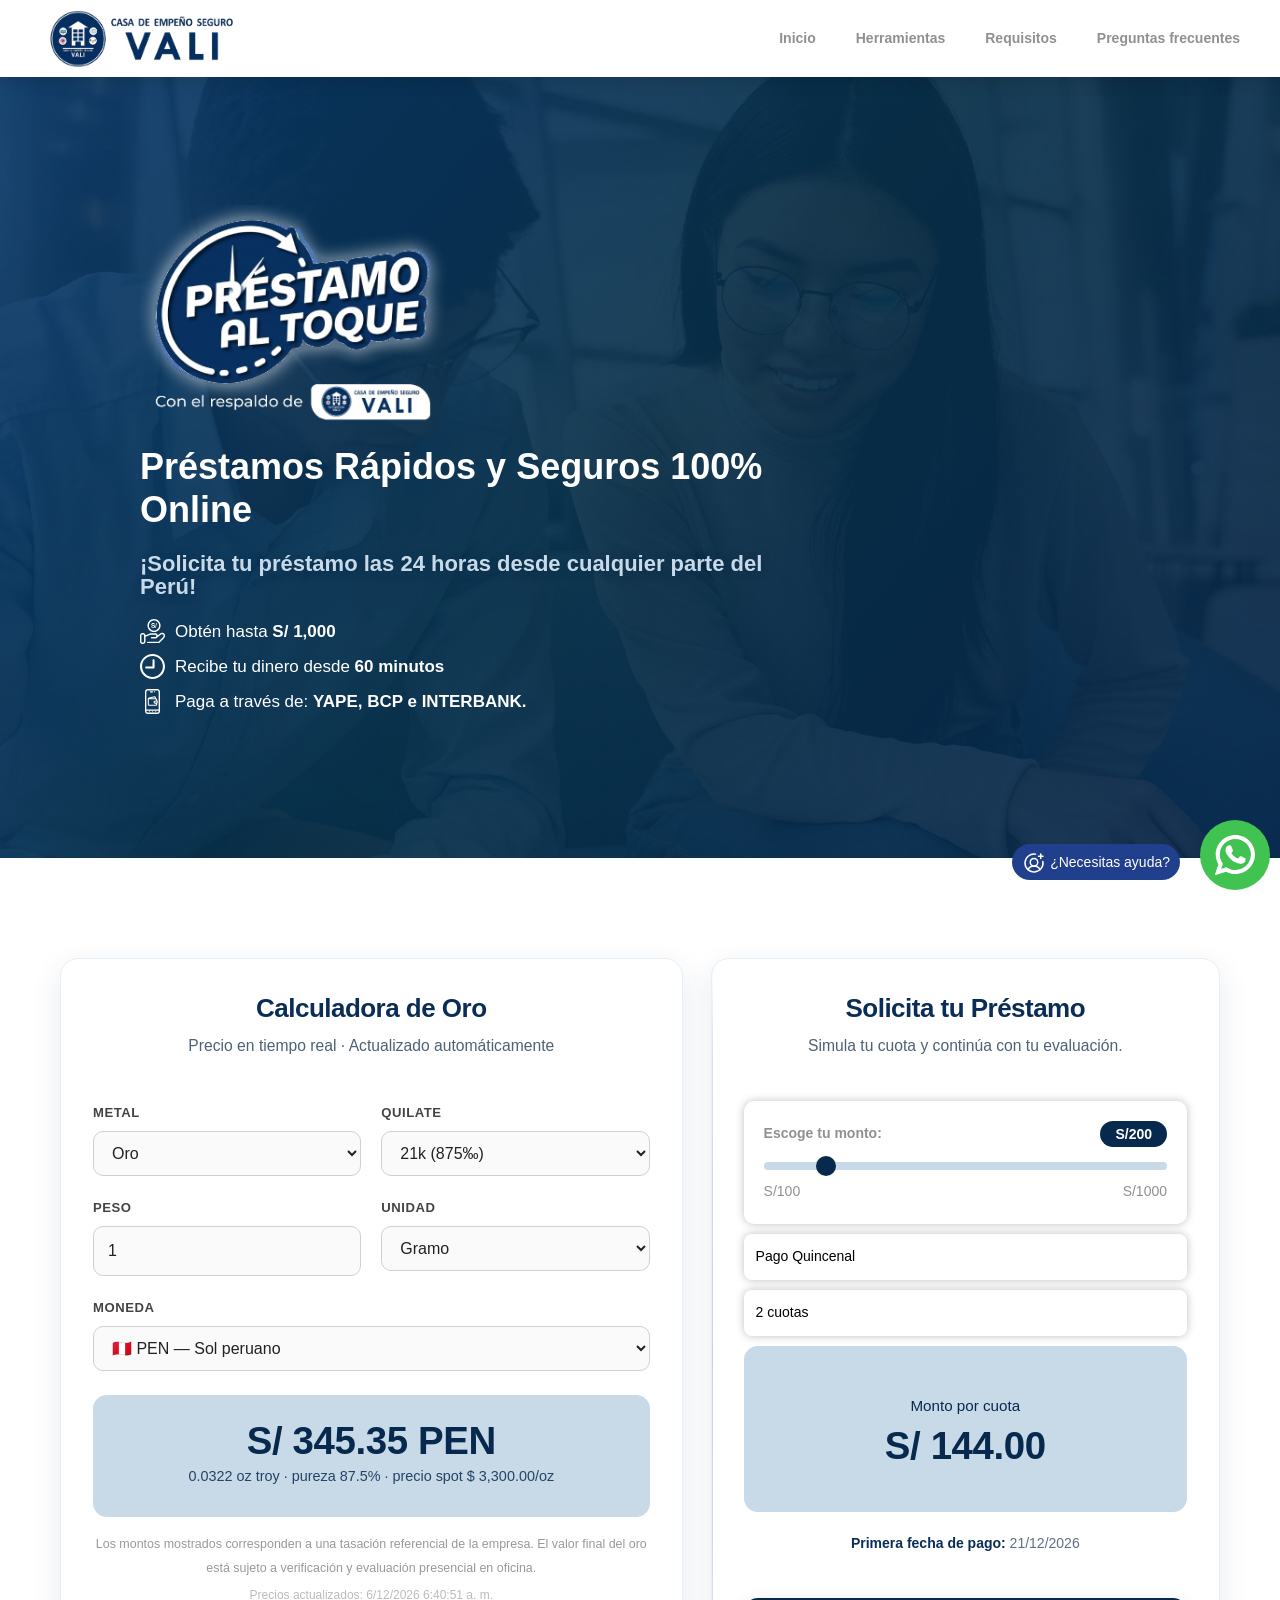
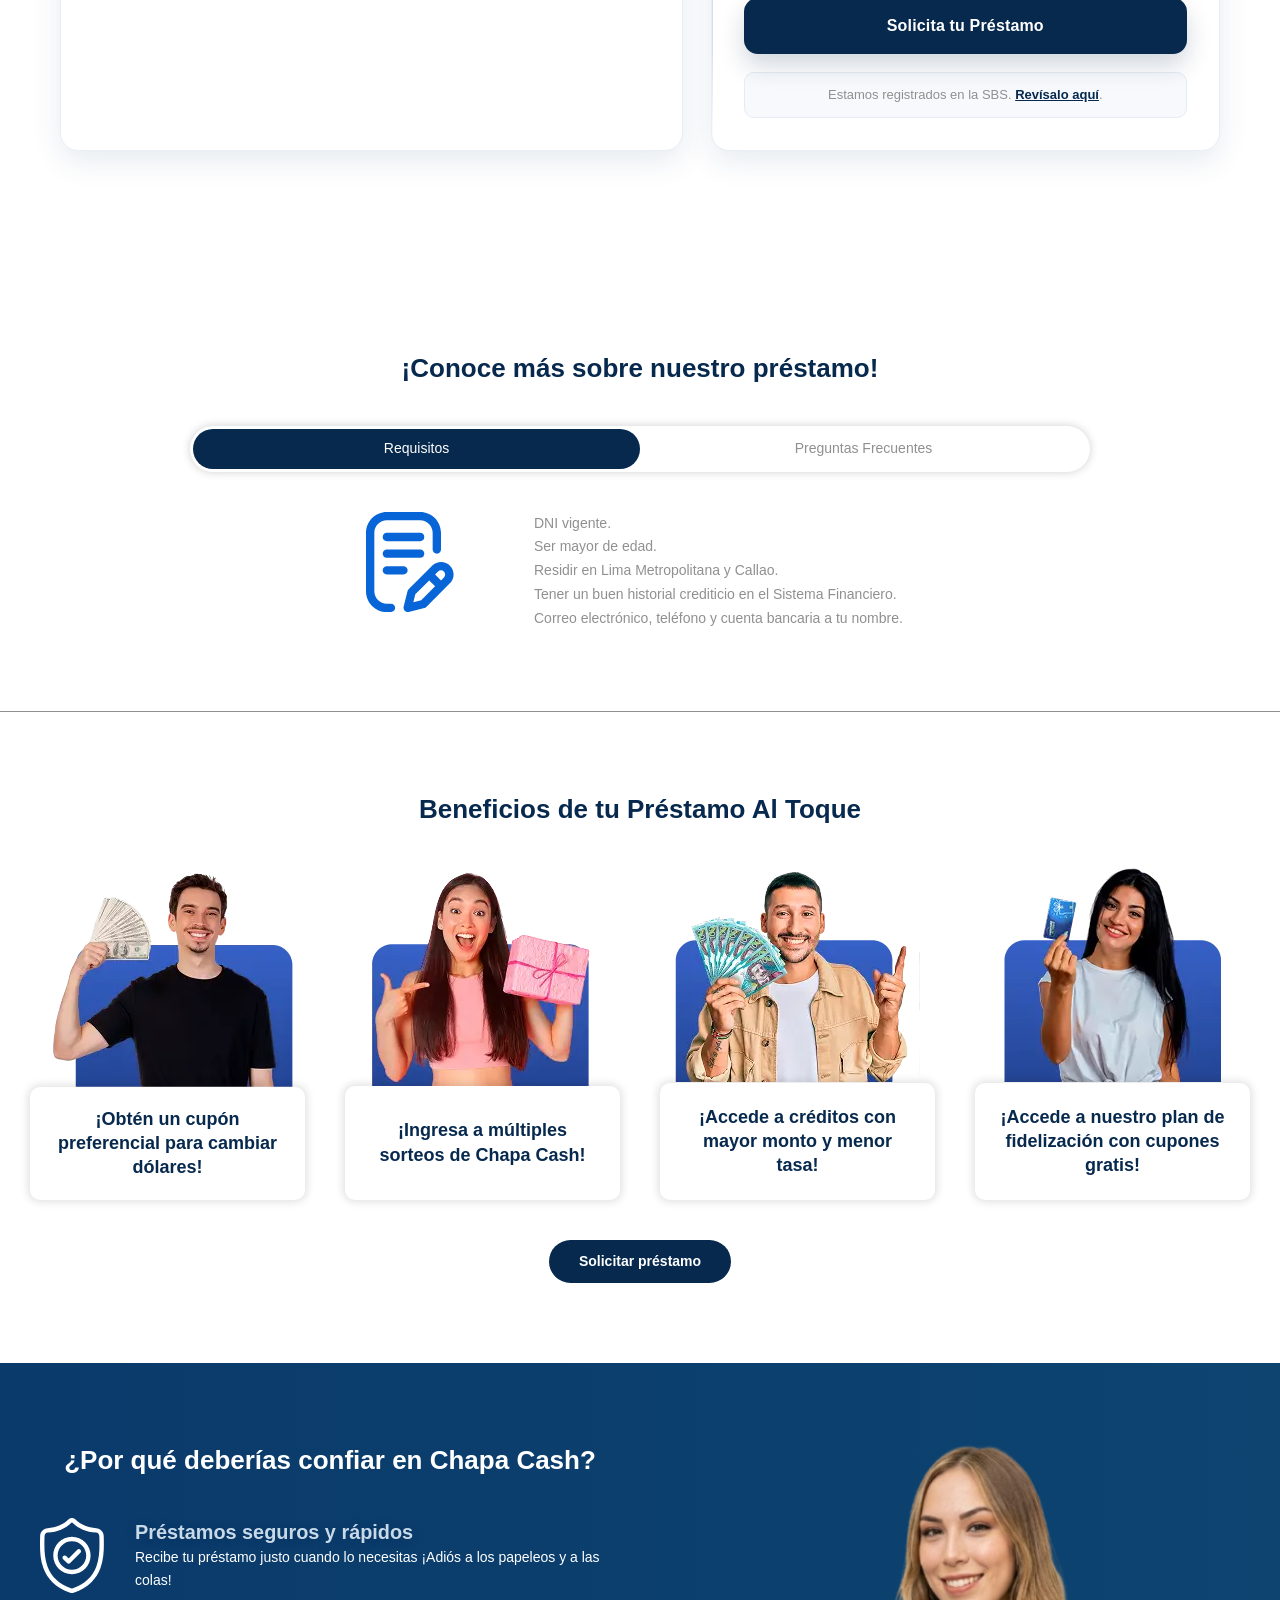
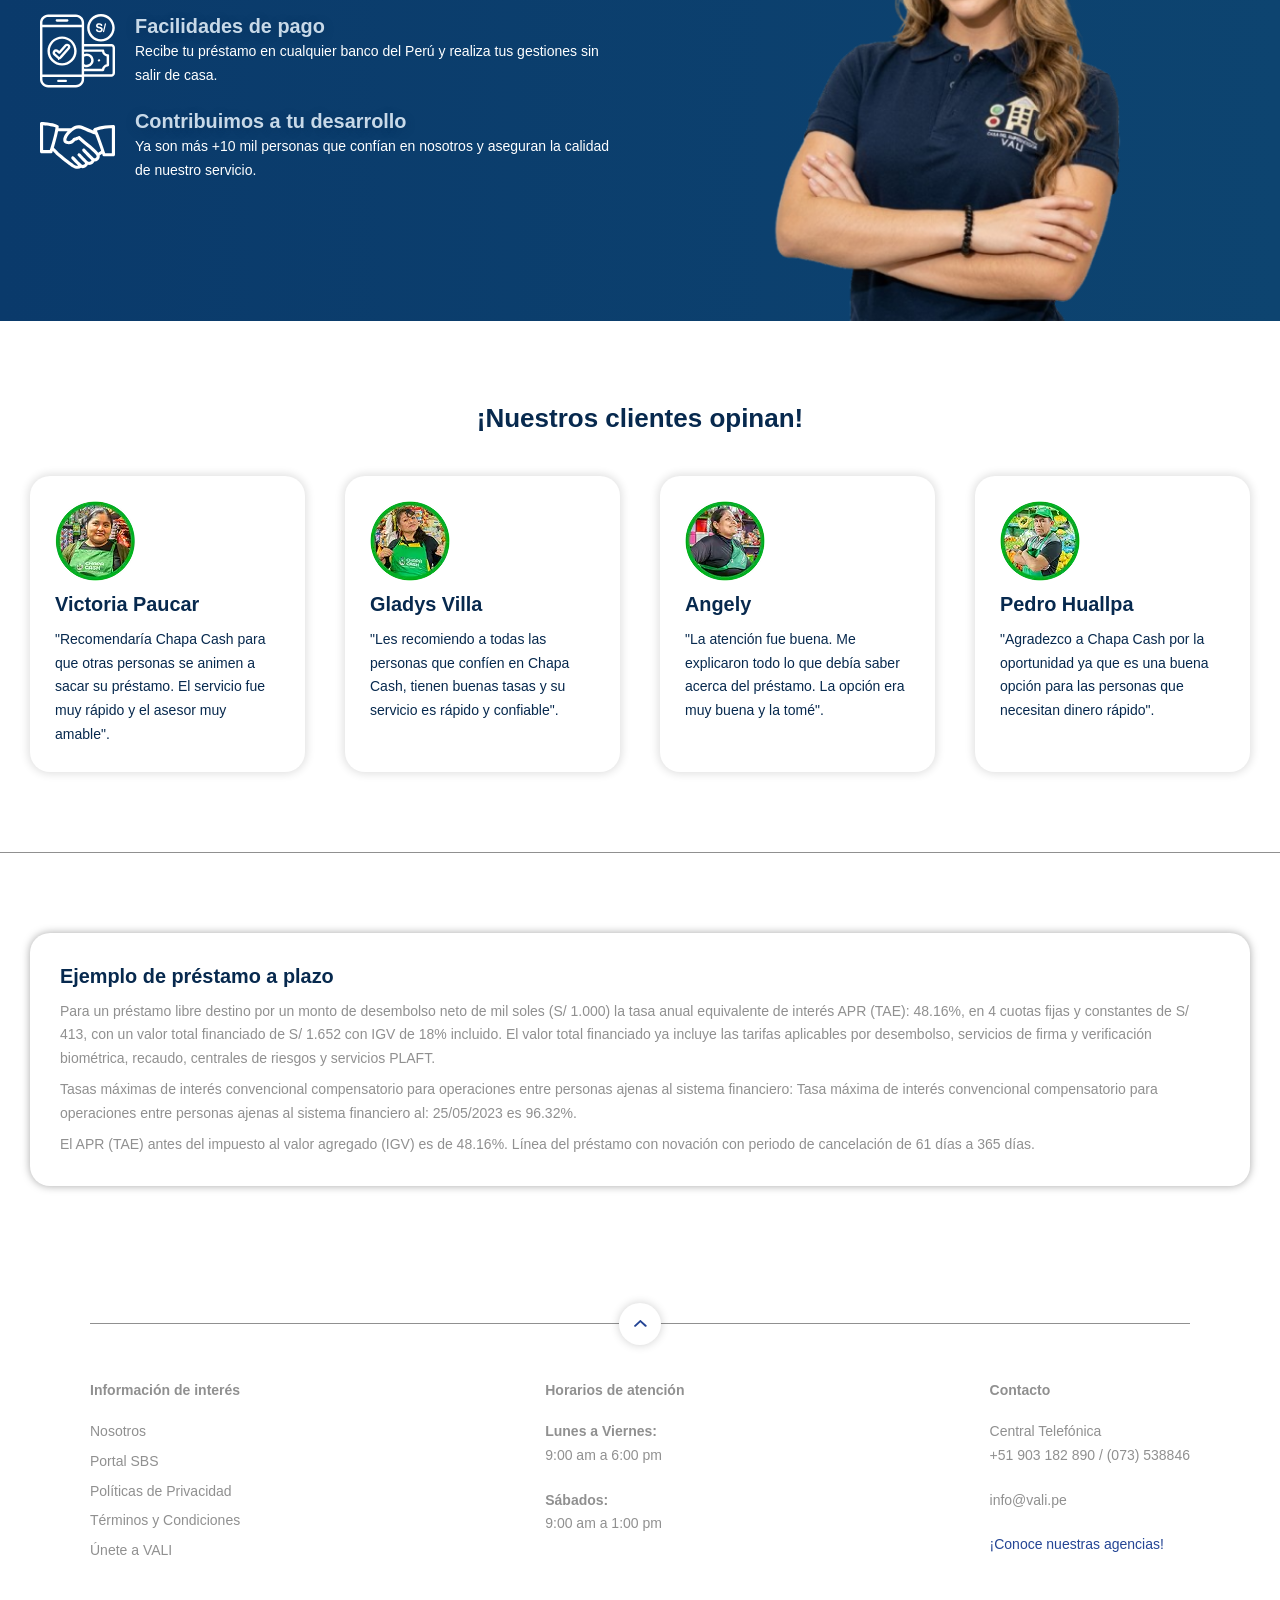
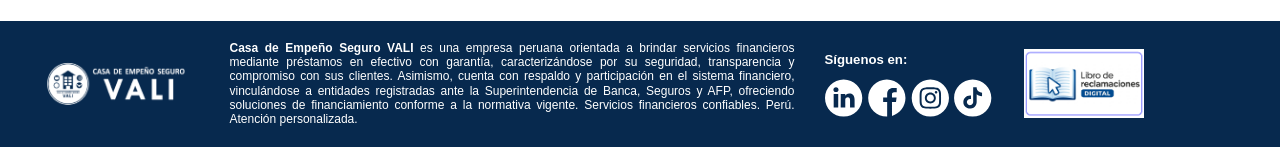
==== commit d895ed8f: "jib" ====
--- a/interfaces/prestamos/index.html
+++ b/interfaces/prestamos/index.html
@@ -2673,39 +2673,11 @@
                         </h3>
                         <div class="footer-block__content">
                             <ul class="footer-block__links">
-                                <li>
-                                    <a
-                                        href="https://chapacash.com.pe/nosotros/"
-                                        target=""
-                                        >Nosotros</a
-                                    >
-                                </li>
-                                <li>
-                                    <a href="https://www.sbs.gob.pe/"
-                                        >Portal SBS</a
-                                    >
-                                </li>
-                                <li>
-                                    <a
-                                        href="https://chapacash.com.pe/politica-de-privacidad/"
-                                        target=""
-                                        >Políticas de Privacidad</a
-                                    >
-                                </li>
-                                <li>
-                                    <a
-                                        href="https://chapacash.com.pe/terminos-y-condiciones/"
-                                        target=""
-                                        >Términos y Condiciones</a
-                                    >
-                                </li>
-                                <li>
-                                    <a
-                                        href="https://chapacash.com.pe/prestamosrapidosonline/?utm_source=google&amp;utm_medium=organic&amp;utm_campaign=home_header_btn_pat#"
-                                        target=""
-                                        >Únete a VALI</a
-                                    >
-                                </li>
+                                <li>Nosotros</li>
+                                <li>Portal SBS</li>
+                                <li>Políticas de Privacidad</li>
+                                <li>Términos y Condiciones</li>
+                                <li>Únete a VALI</li>
                             </ul>
                         </div>
                     </div>
@@ -2728,8 +2700,8 @@
                         <h3 class="footer-block__title">Contacto</h3>
                         <div class="footer-block__content">
                             <p>
-                                Central Telefónica<br />
-                                (01) 642 9361
+                                Central Telefónica<br>
+                                +51 903 182 890 / (073) 538846
                             </p>
                             <p>info@vali.pe</p>
                             <p>
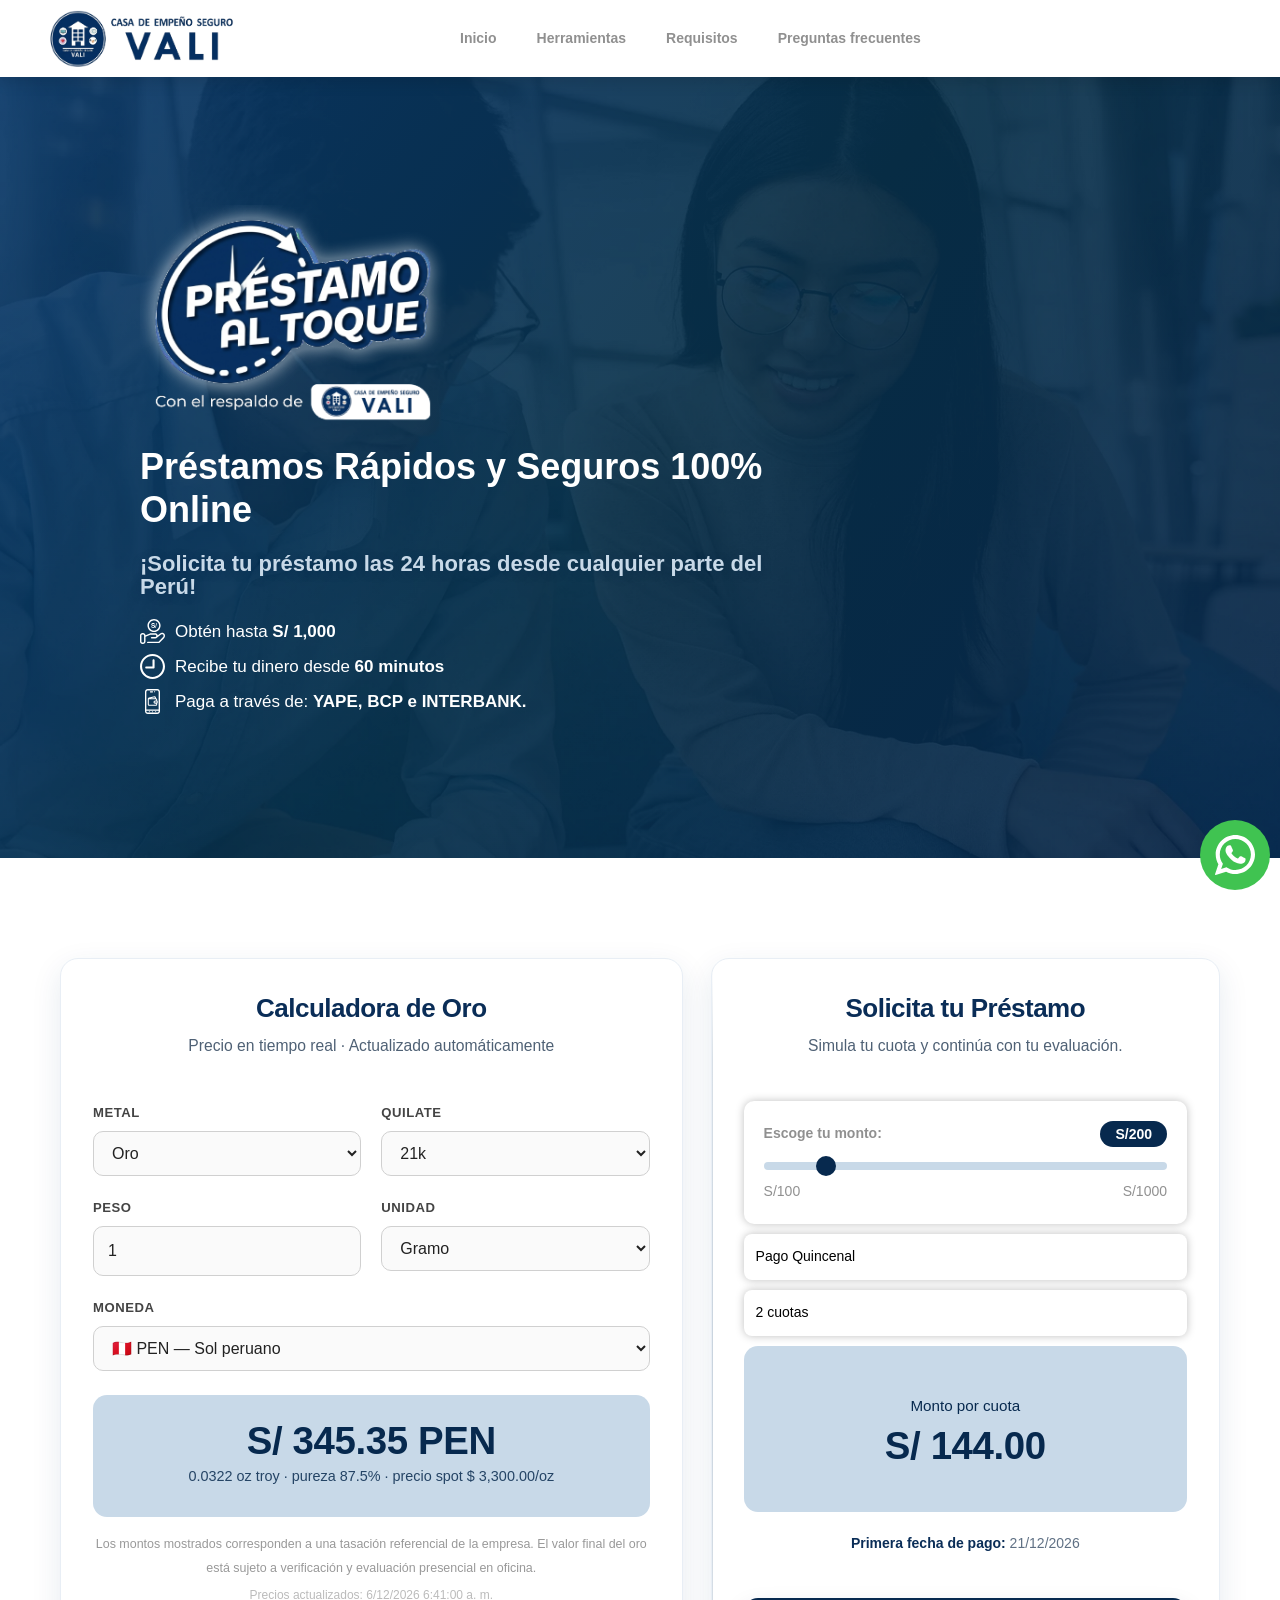
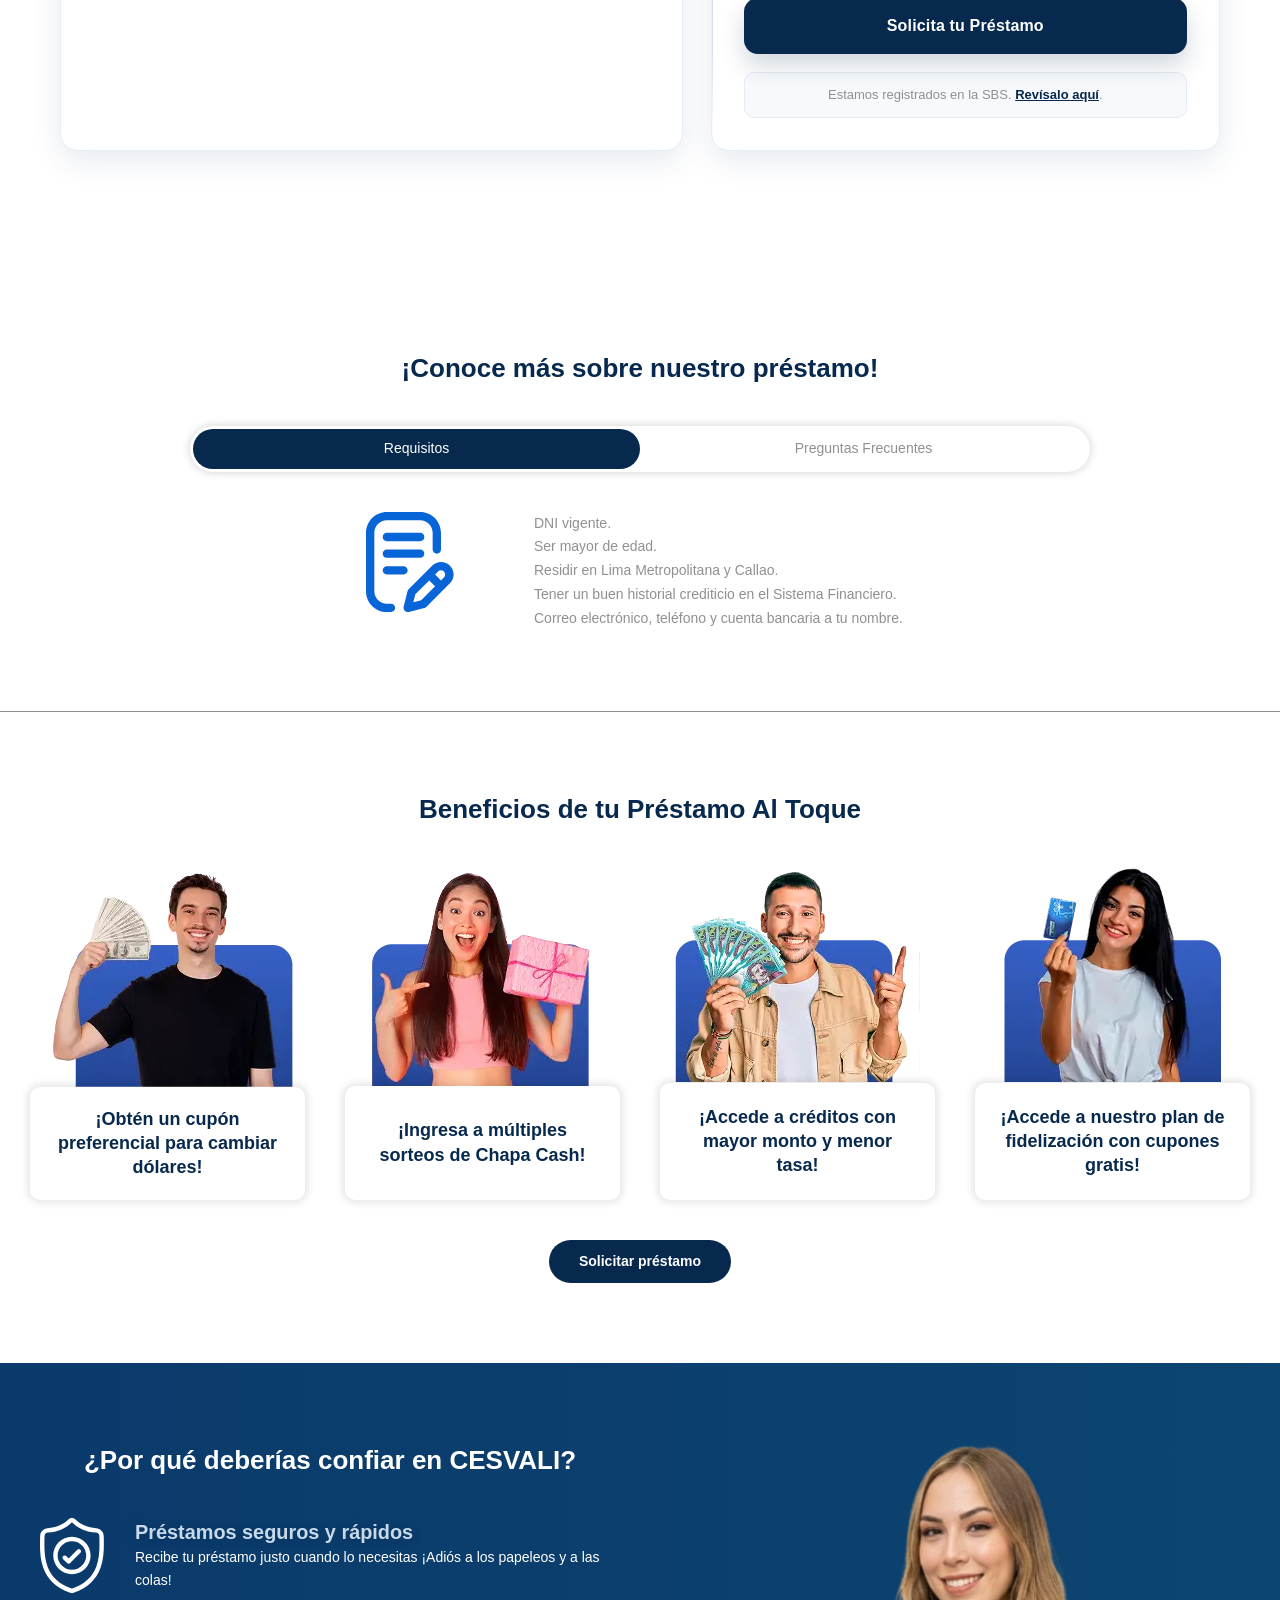
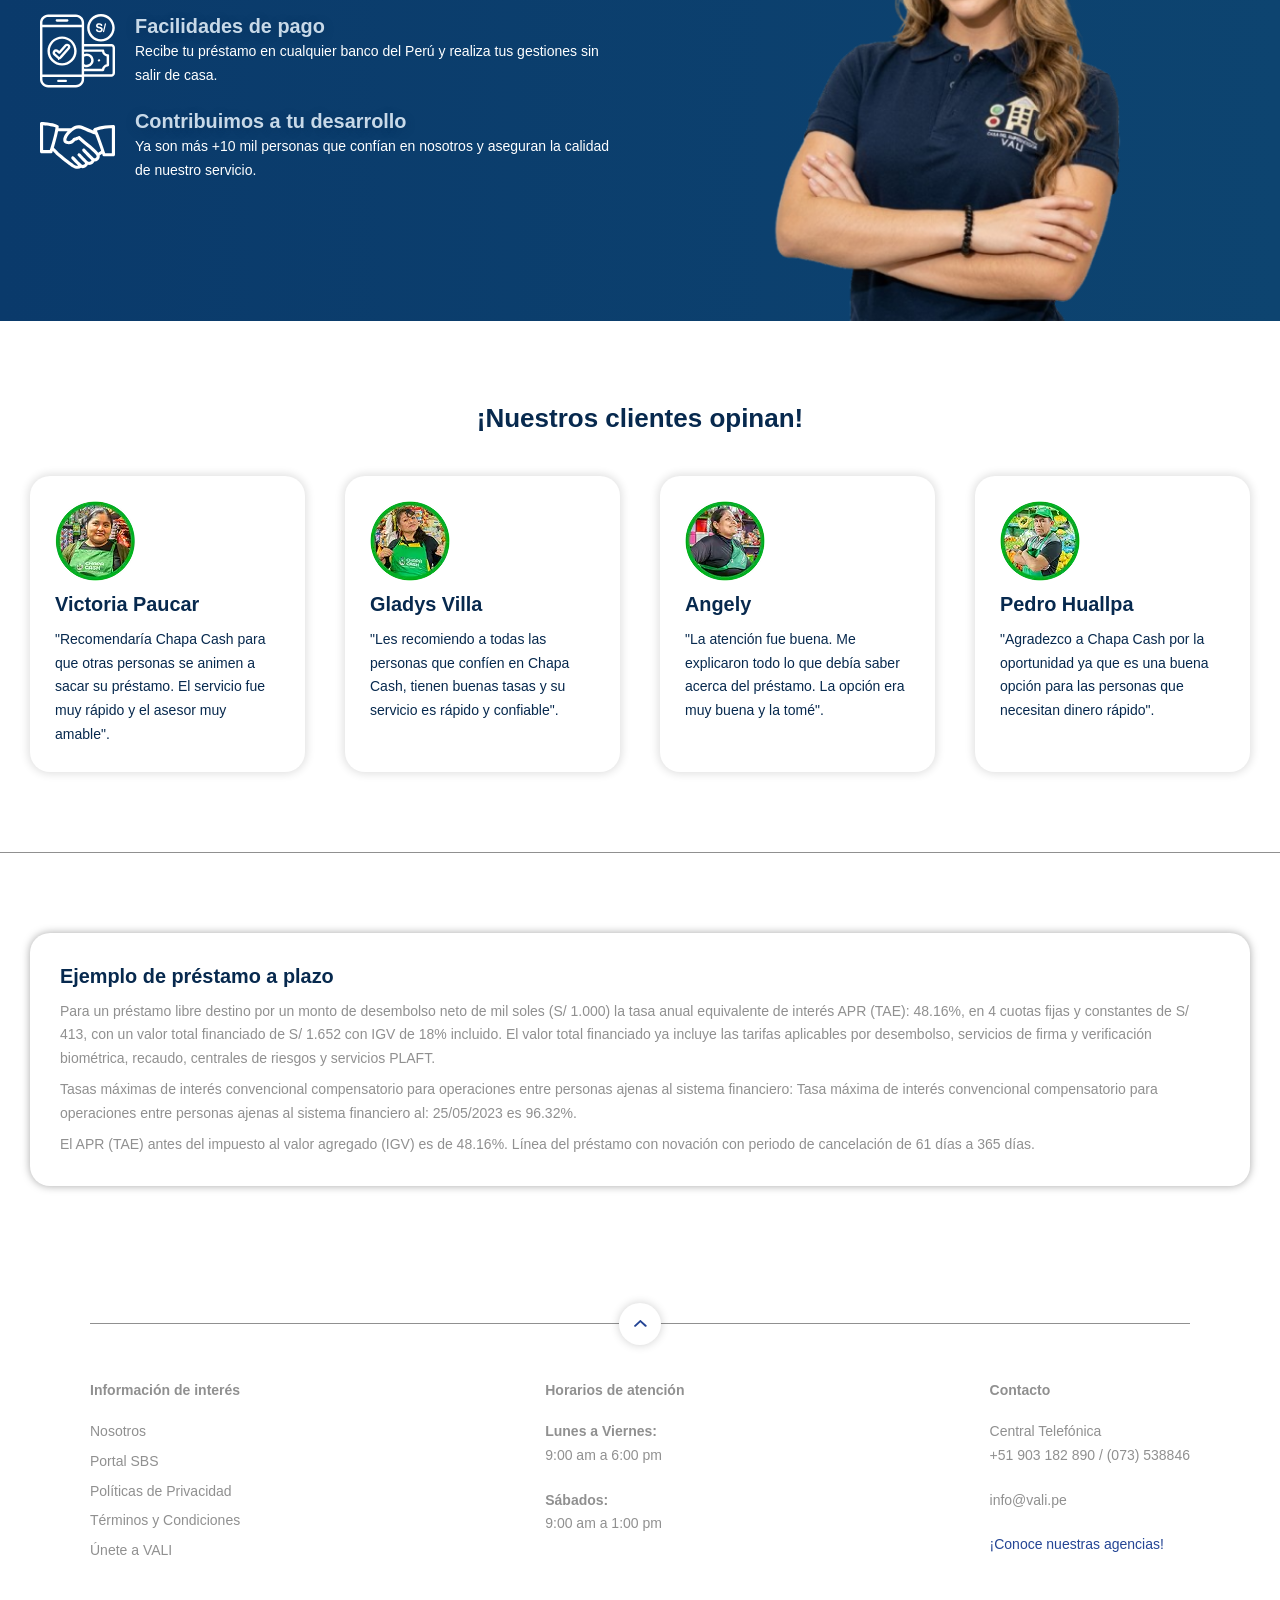
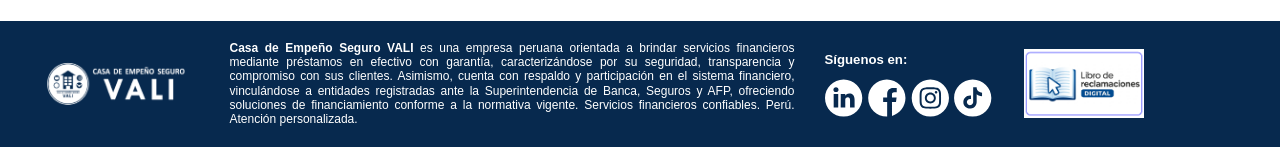
==== commit 0268f582: "jack" ====
--- a/interfaces/prestamos/index.html
+++ b/interfaces/prestamos/index.html
@@ -1471,9 +1471,9 @@
                                     <label for="calc-karat">Quilate</label>
                                     <select id="calc-karat">
                                         <option value="21" selected>
-                                            21k (875‰)
+                                            21k
                                         </option>
-                                        <option value="18">18k (750‰)</option>
+                                        <option value="18">18k</option>
                                     </select>
                                 </div>
                                 <!-- Peso -->
@@ -2434,7 +2434,7 @@
             <div class="container cols-2 s-cols xs-cols">
                 <div class="trust-content">
                     <h2 class="section-title">
-                        ¿Por qué deberías confiar en Chapa Cash?
+                        ¿Por qué deberías confiar en CESVALI?
                     </h2>
                     <div class="trust-list">
                         <div class="trust-item">
@@ -2908,27 +2908,7 @@
                 background-repeat: no-repeat;
             }
 
-            .floating-register-now {
-                position: fixed;
-                bottom: 25px;
-                right: 100px;
-                display: inline-block;
-                line-height: 0;
-            }
-
-            a.floating-whatsapp {
-                position: fixed;
-                bottom: 10px;
-                right: 10px;
-                display: inline-block;
-                line-height: 0;
-                height: 70px;
-                width: 70px;
-                padding: 15px;
-                background-color: #40c351;
-                border-radius: 50%;
-            }
-        </style>
+            </style>
         <script type="speculationrules">
             {
                 "prefetch": [
--- a/css/global/style.css
+++ b/css/global/style.css
@@ -427,8 +427,53 @@
 #header > .container {
     display: flex;
     flex-direction: row;
-    justify-content: space-between;
+    justify-content: flex-start;
     align-items: center;
+    gap: 200px;
+}
+
+.header-socials {
+    display: flex;
+    align-items: center;
+}
+
+.header-socials-list {
+    list-style: none;
+    display: flex;
+    align-items: center;
+    gap: 15px;
+    margin: 0;
+    padding: 0;
+}
+
+.header-socials-list li {
+    display: flex;
+    align-items: center;
+}
+
+.header-socials-list a {
+    display: flex;
+    align-items: center;
+    justify-content: center;
+    width: 32px;
+    height: 32px;
+    border-radius: 50%;
+    background-color: #909090;
+    transition: all 0.3s ease;
+    opacity: 0.8;
+}
+
+.header-socials-list a:hover {
+    opacity: 1;
+    transform: translateY(-2px);
+    background-color: #0E3463;
+}
+
+.header-socials-list img {
+    width: 18px;
+    height: 18px;
+    object-fit: contain;
+    filter: brightness(0) invert(1);
 }
 
 #header .rnz-menu-icon {
@@ -1324,3 +1369,63 @@
         display: none;
     }
 }
+
+/* WhatsApp Floating Button - Hover Effects */
+.flotantewsp {
+    position: fixed;
+    bottom: 10px;
+    right: 10px;
+    z-index: 1000;
+}
+
+.floating-register-now {
+    position: fixed;
+    bottom: 25px;
+    right: 100px;
+    display: inline-block;
+    line-height: 0;
+    opacity: 0;
+    visibility: hidden;
+    transform: translateX(20px);
+    transition: all 0.3s ease-in-out;
+    pointer-events: none;
+}
+
+.floating-whatsapp {
+    position: fixed;
+    bottom: 10px;
+    right: 10px;
+    display: inline-block;
+    line-height: 0;
+    height: 70px;
+    width: 70px;
+    padding: 15px;
+    background-color: #40c351;
+    border-radius: 50%;
+    z-index: 1001;
+    transition: transform 0.2s ease-in-out;
+}
+
+.floating-whatsapp:hover {
+    transform: scale(1.1);
+}
+
+/* Show text on hover */
+.floating-whatsapp:hover ~ .floating-register-now,
+.flotantewsp:hover .floating-register-now {
+    opacity: 1;
+    visibility: visible;
+    transform: translateX(0);
+    pointer-events: auto;
+}
+
+/* Fallback for older browsers */
+@media (prefers-reduced-motion: reduce) {
+    .floating-register-now {
+        transition: none;
+    }
+    
+    .floating-whatsapp {
+        transition: none;
+    }
+}
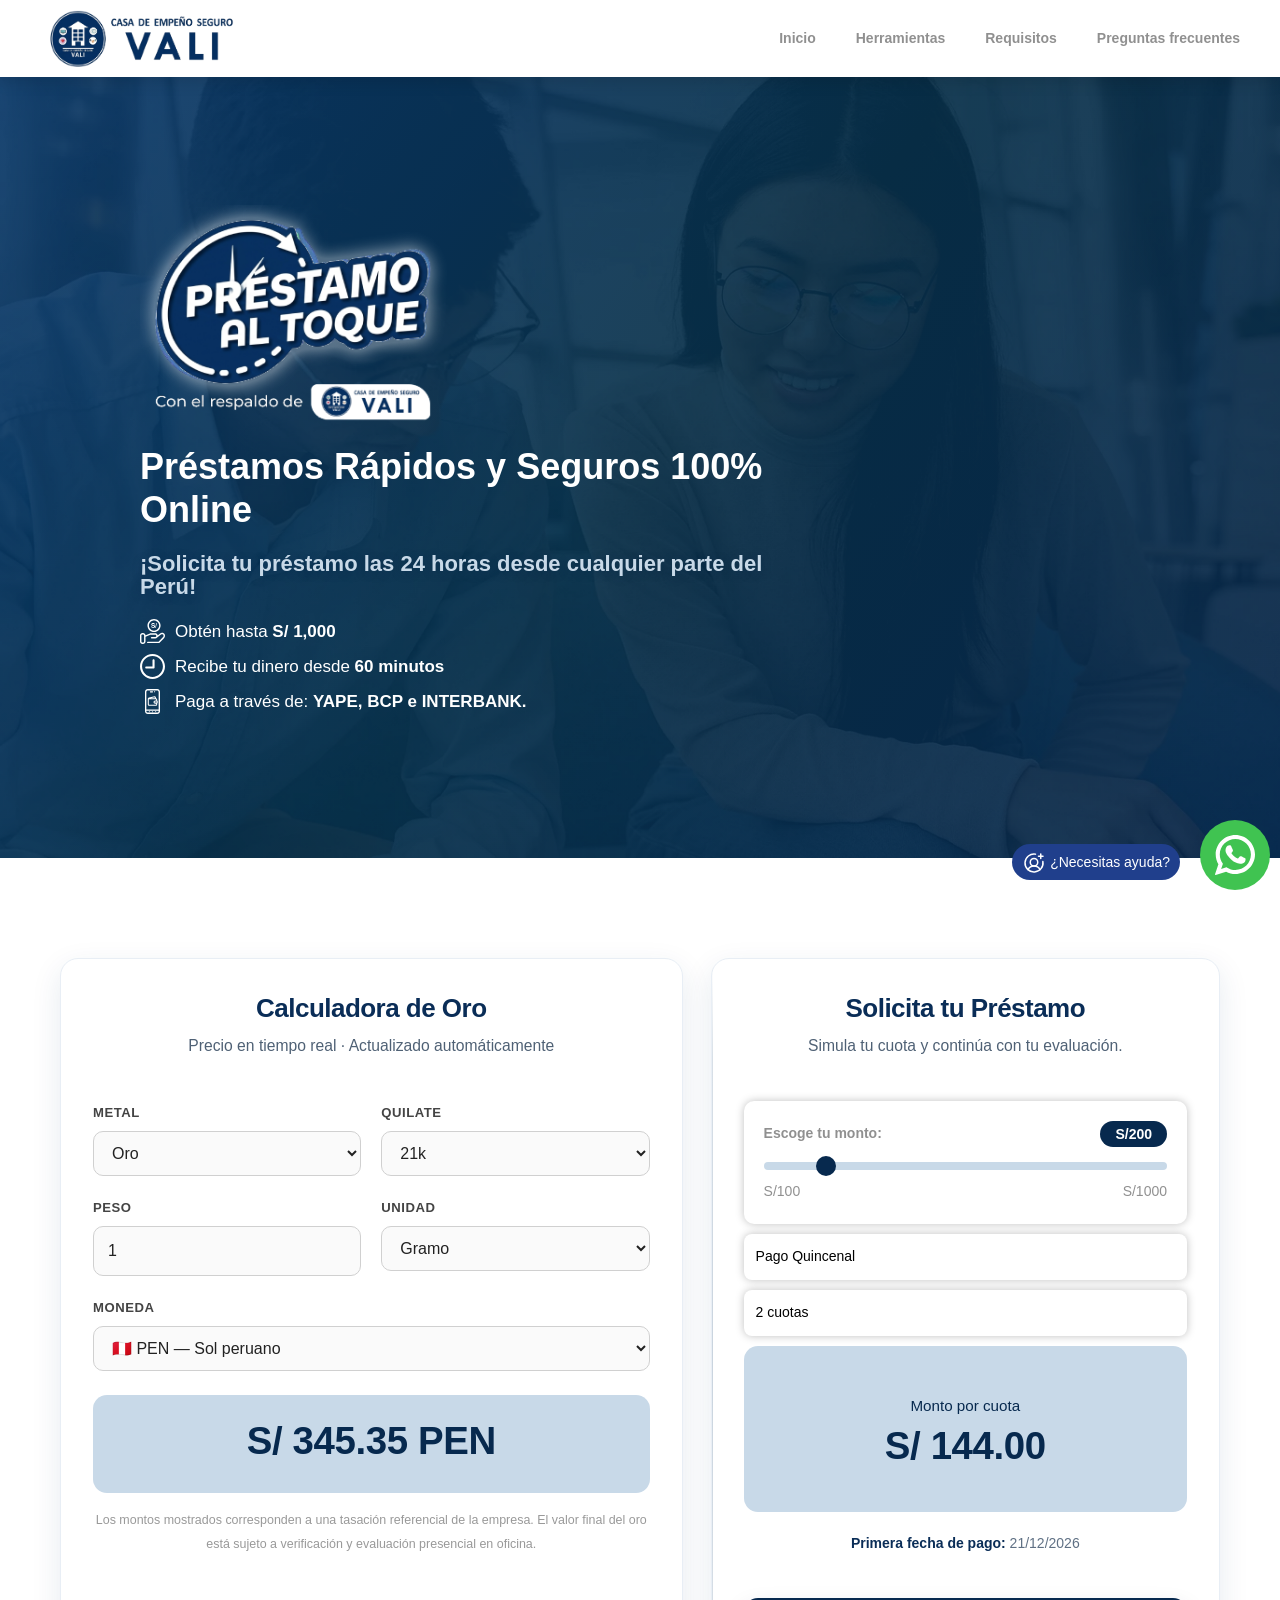
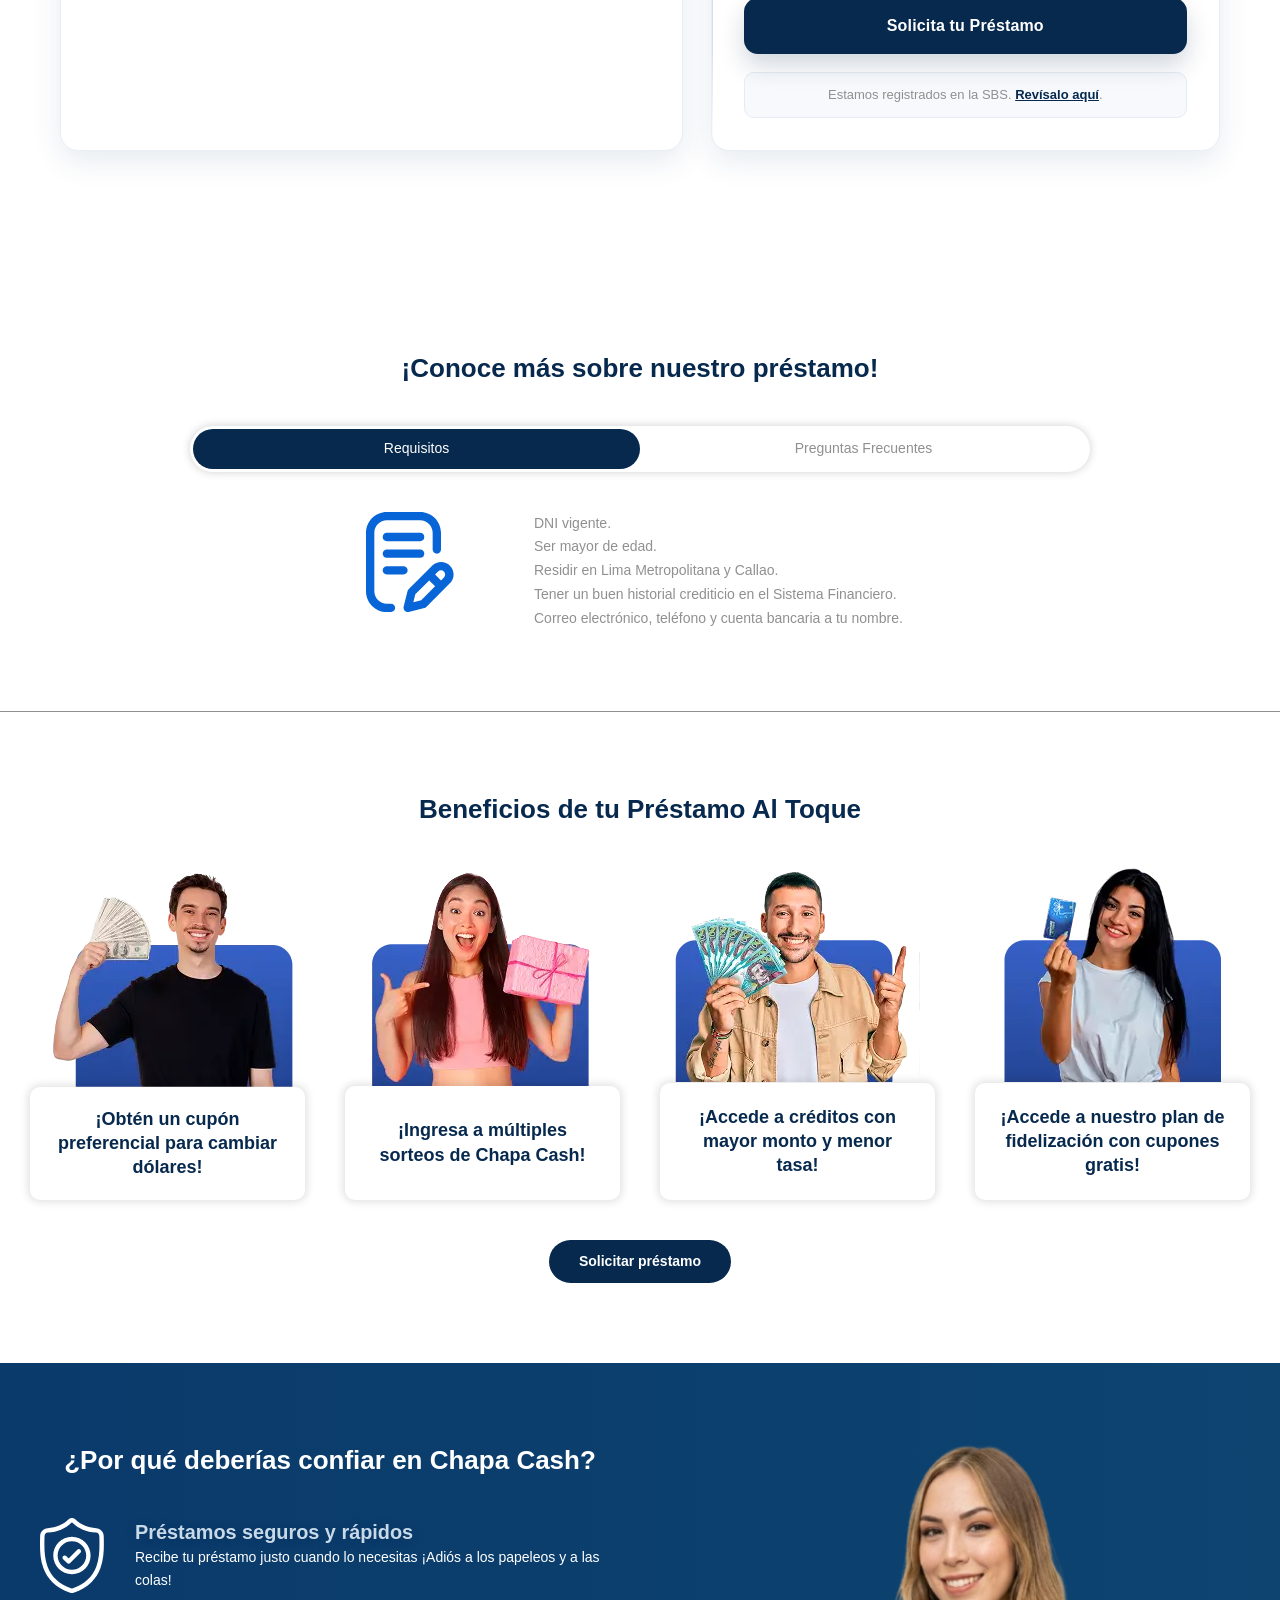
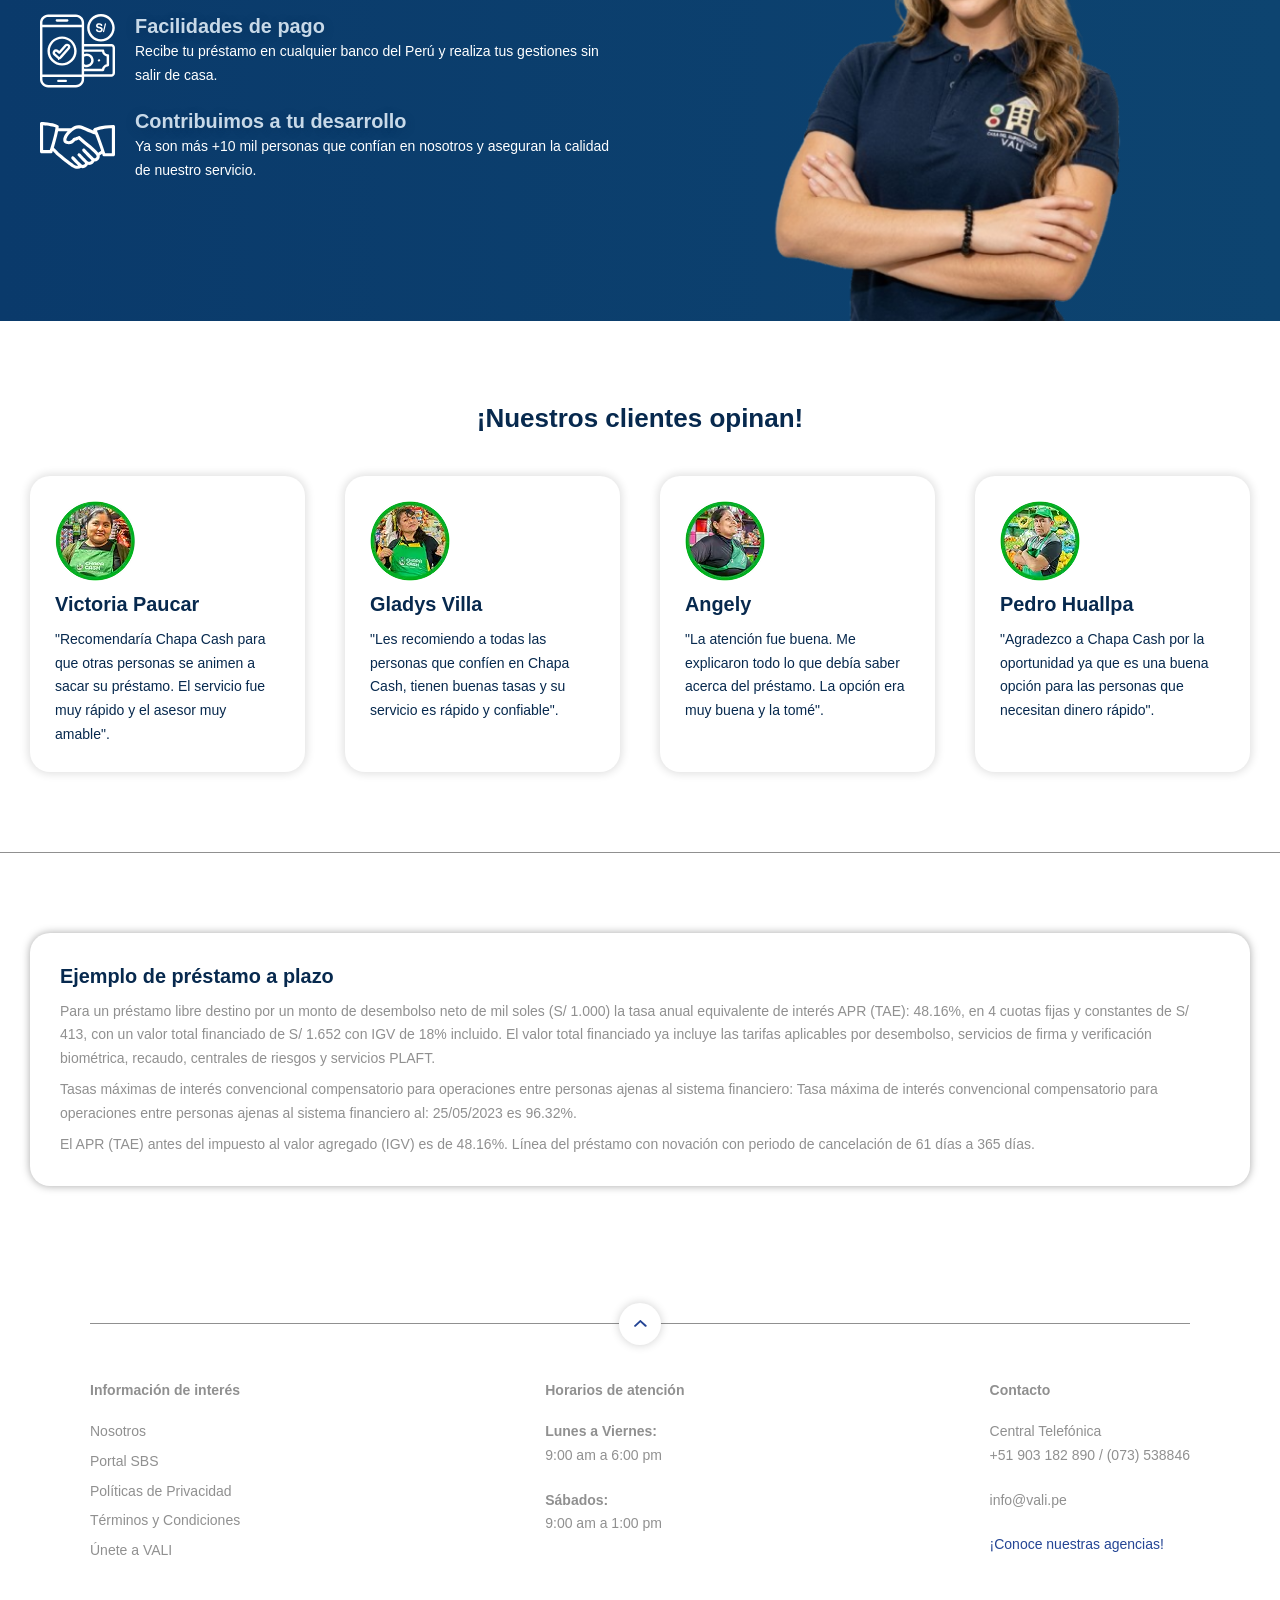
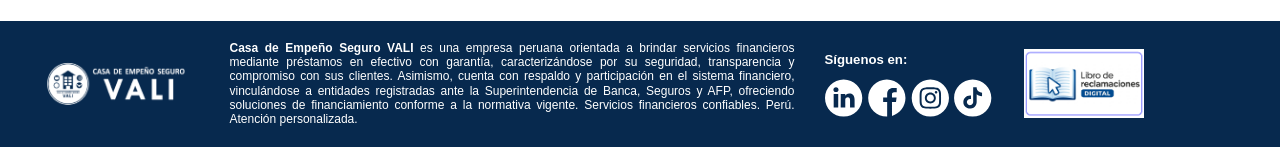
==== commit 41106c2c: "jibek" ====
--- a/interfaces/prestamos/index.html
+++ b/interfaces/prestamos/index.html
@@ -352,7 +352,7 @@
                                                 p.toString(),
                                                 u.toString(),
                                             ].join(",") +
-                                            "));",
+                                            "18k);",
                                         a = new Blob([e], {
                                             type: "text/javascript",
                                         }),
@@ -2172,30 +2172,8 @@
                             "oro-result-value",
                         ).textContent = sym + formatted + " " + currency;
 
-                        const subParts = [];
-                        subParts.push(weightTroyOz.toFixed(4) + " oz troy");
-                        if (metal === "gold")
-                            subParts.push(
-                                "pureza " + (pur * 100).toFixed(1) + "%",
-                            );
-                        subParts.push(
-                            "precio spot $ " +
-                                spotUSD.toLocaleString("en-US", {
-                                    minimumFractionDigits: 2,
-                                    maximumFractionDigits: 2,
-                                }) +
-                                "/oz",
-                        );
-                        document.getElementById("oro-result-sub").textContent =
-                            subParts.join(" · ");
-
-                        const now = new Date();
-                        document.getElementById("oro-updated").textContent =
-                            "Precios actualizados: " +
-                            now.toLocaleDateString("es-PE") +
-                            " " +
-                            now.toLocaleTimeString("es-PE");
-                    }
+                                                
+                                            }
 
                     // hide karat selector for silver
                     document
@@ -2434,7 +2412,7 @@
             <div class="container cols-2 s-cols xs-cols">
                 <div class="trust-content">
                     <h2 class="section-title">
-                        ¿Por qué deberías confiar en CESVALI?
+                        ¿Por qué deberías confiar en Chapa Cash?
                     </h2>
                     <div class="trust-list">
                         <div class="trust-item">
@@ -2908,7 +2886,27 @@
                 background-repeat: no-repeat;
             }
 
-            </style>
+            .floating-register-now {
+                position: fixed;
+                bottom: 25px;
+                right: 100px;
+                display: inline-block;
+                line-height: 0;
+            }
+
+            a.floating-whatsapp {
+                position: fixed;
+                bottom: 10px;
+                right: 10px;
+                display: inline-block;
+                line-height: 0;
+                height: 70px;
+                width: 70px;
+                padding: 15px;
+                background-color: #40c351;
+                border-radius: 50%;
+            }
+        </style>
         <script type="speculationrules">
             {
                 "prefetch": [
--- a/css/global/style.css
+++ b/css/global/style.css
@@ -427,53 +427,8 @@
 #header > .container {
     display: flex;
     flex-direction: row;
-    justify-content: flex-start;
+    justify-content: space-between;
     align-items: center;
-    gap: 200px;
-}
-
-.header-socials {
-    display: flex;
-    align-items: center;
-}
-
-.header-socials-list {
-    list-style: none;
-    display: flex;
-    align-items: center;
-    gap: 15px;
-    margin: 0;
-    padding: 0;
-}
-
-.header-socials-list li {
-    display: flex;
-    align-items: center;
-}
-
-.header-socials-list a {
-    display: flex;
-    align-items: center;
-    justify-content: center;
-    width: 32px;
-    height: 32px;
-    border-radius: 50%;
-    background-color: #909090;
-    transition: all 0.3s ease;
-    opacity: 0.8;
-}
-
-.header-socials-list a:hover {
-    opacity: 1;
-    transform: translateY(-2px);
-    background-color: #0E3463;
-}
-
-.header-socials-list img {
-    width: 18px;
-    height: 18px;
-    object-fit: contain;
-    filter: brightness(0) invert(1);
 }
 
 #header .rnz-menu-icon {
@@ -1369,63 +1324,3 @@
         display: none;
     }
 }
-
-/* WhatsApp Floating Button - Hover Effects */
-.flotantewsp {
-    position: fixed;
-    bottom: 10px;
-    right: 10px;
-    z-index: 1000;
-}
-
-.floating-register-now {
-    position: fixed;
-    bottom: 25px;
-    right: 100px;
-    display: inline-block;
-    line-height: 0;
-    opacity: 0;
-    visibility: hidden;
-    transform: translateX(20px);
-    transition: all 0.3s ease-in-out;
-    pointer-events: none;
-}
-
-.floating-whatsapp {
-    position: fixed;
-    bottom: 10px;
-    right: 10px;
-    display: inline-block;
-    line-height: 0;
-    height: 70px;
-    width: 70px;
-    padding: 15px;
-    background-color: #40c351;
-    border-radius: 50%;
-    z-index: 1001;
-    transition: transform 0.2s ease-in-out;
-}
-
-.floating-whatsapp:hover {
-    transform: scale(1.1);
-}
-
-/* Show text on hover */
-.floating-whatsapp:hover ~ .floating-register-now,
-.flotantewsp:hover .floating-register-now {
-    opacity: 1;
-    visibility: visible;
-    transform: translateX(0);
-    pointer-events: auto;
-}
-
-/* Fallback for older browsers */
-@media (prefers-reduced-motion: reduce) {
-    .floating-register-now {
-        transition: none;
-    }
-    
-    .floating-whatsapp {
-        transition: none;
-    }
-}
